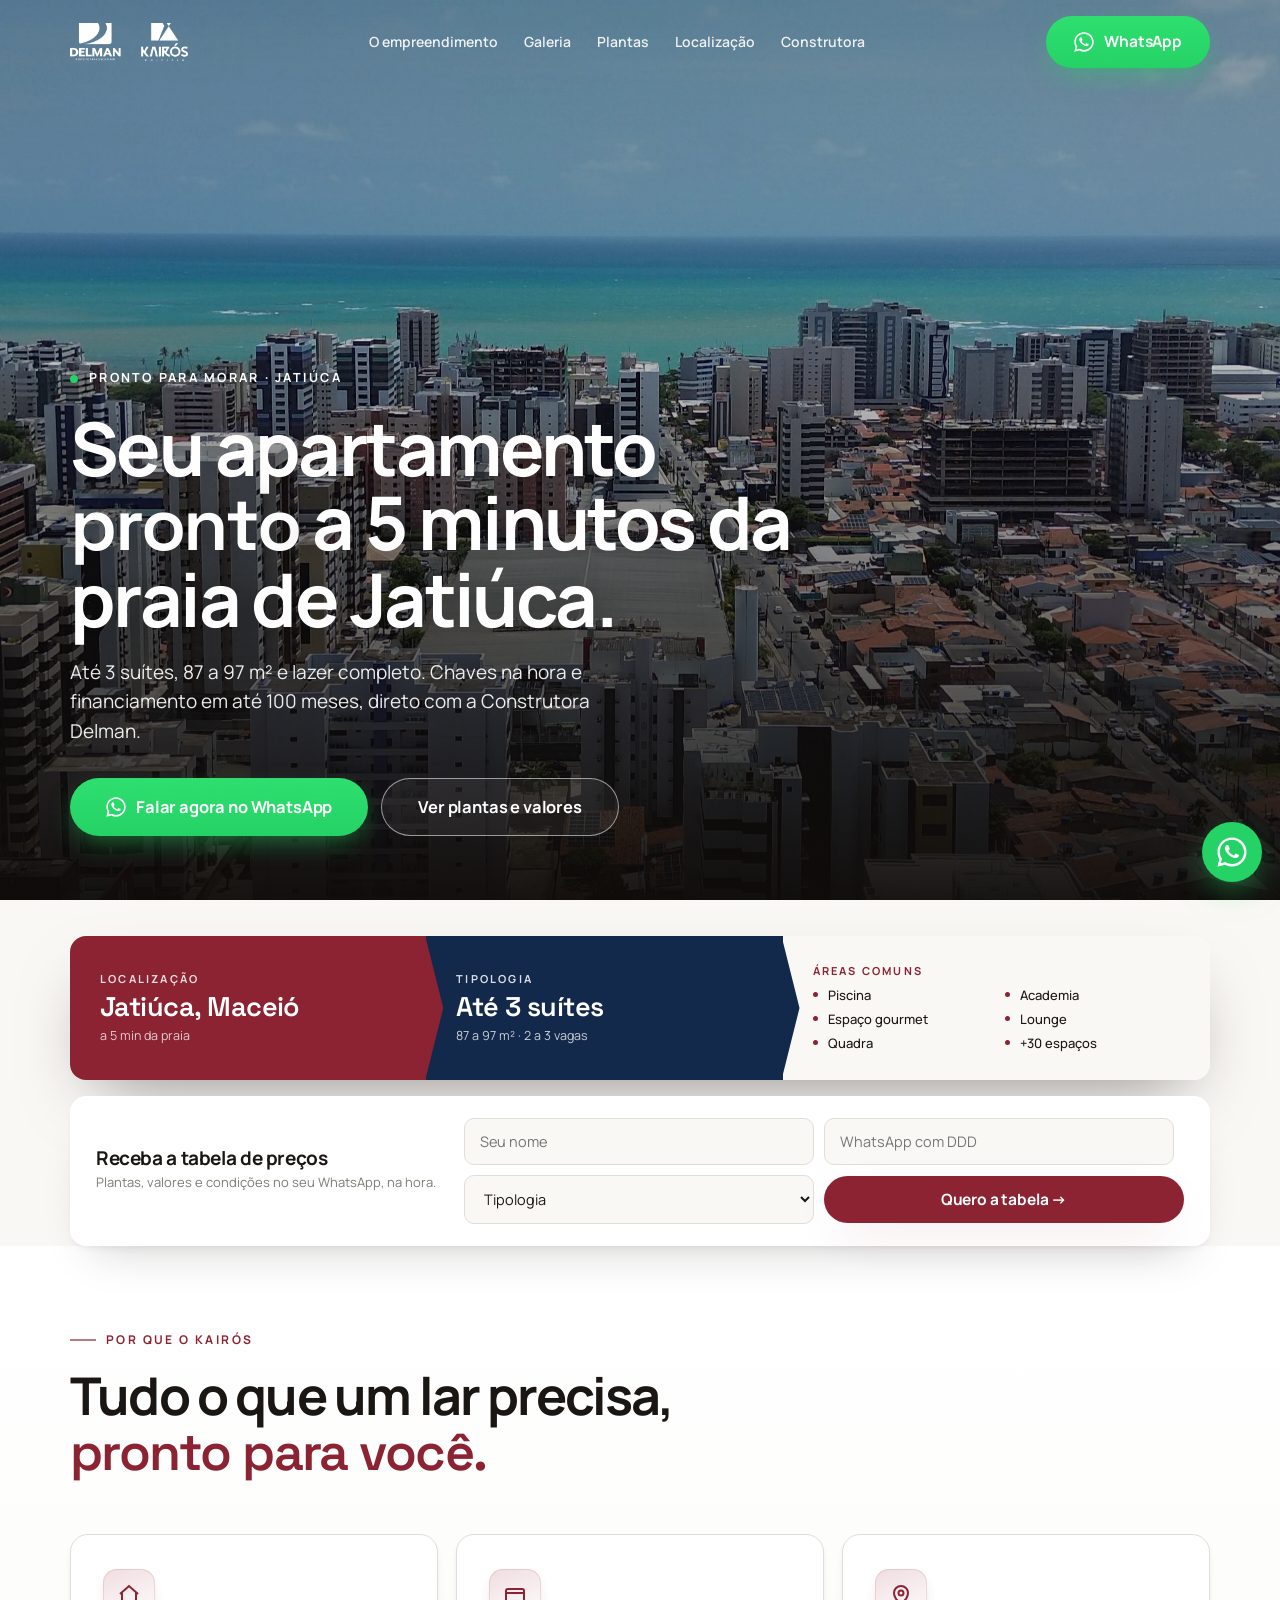
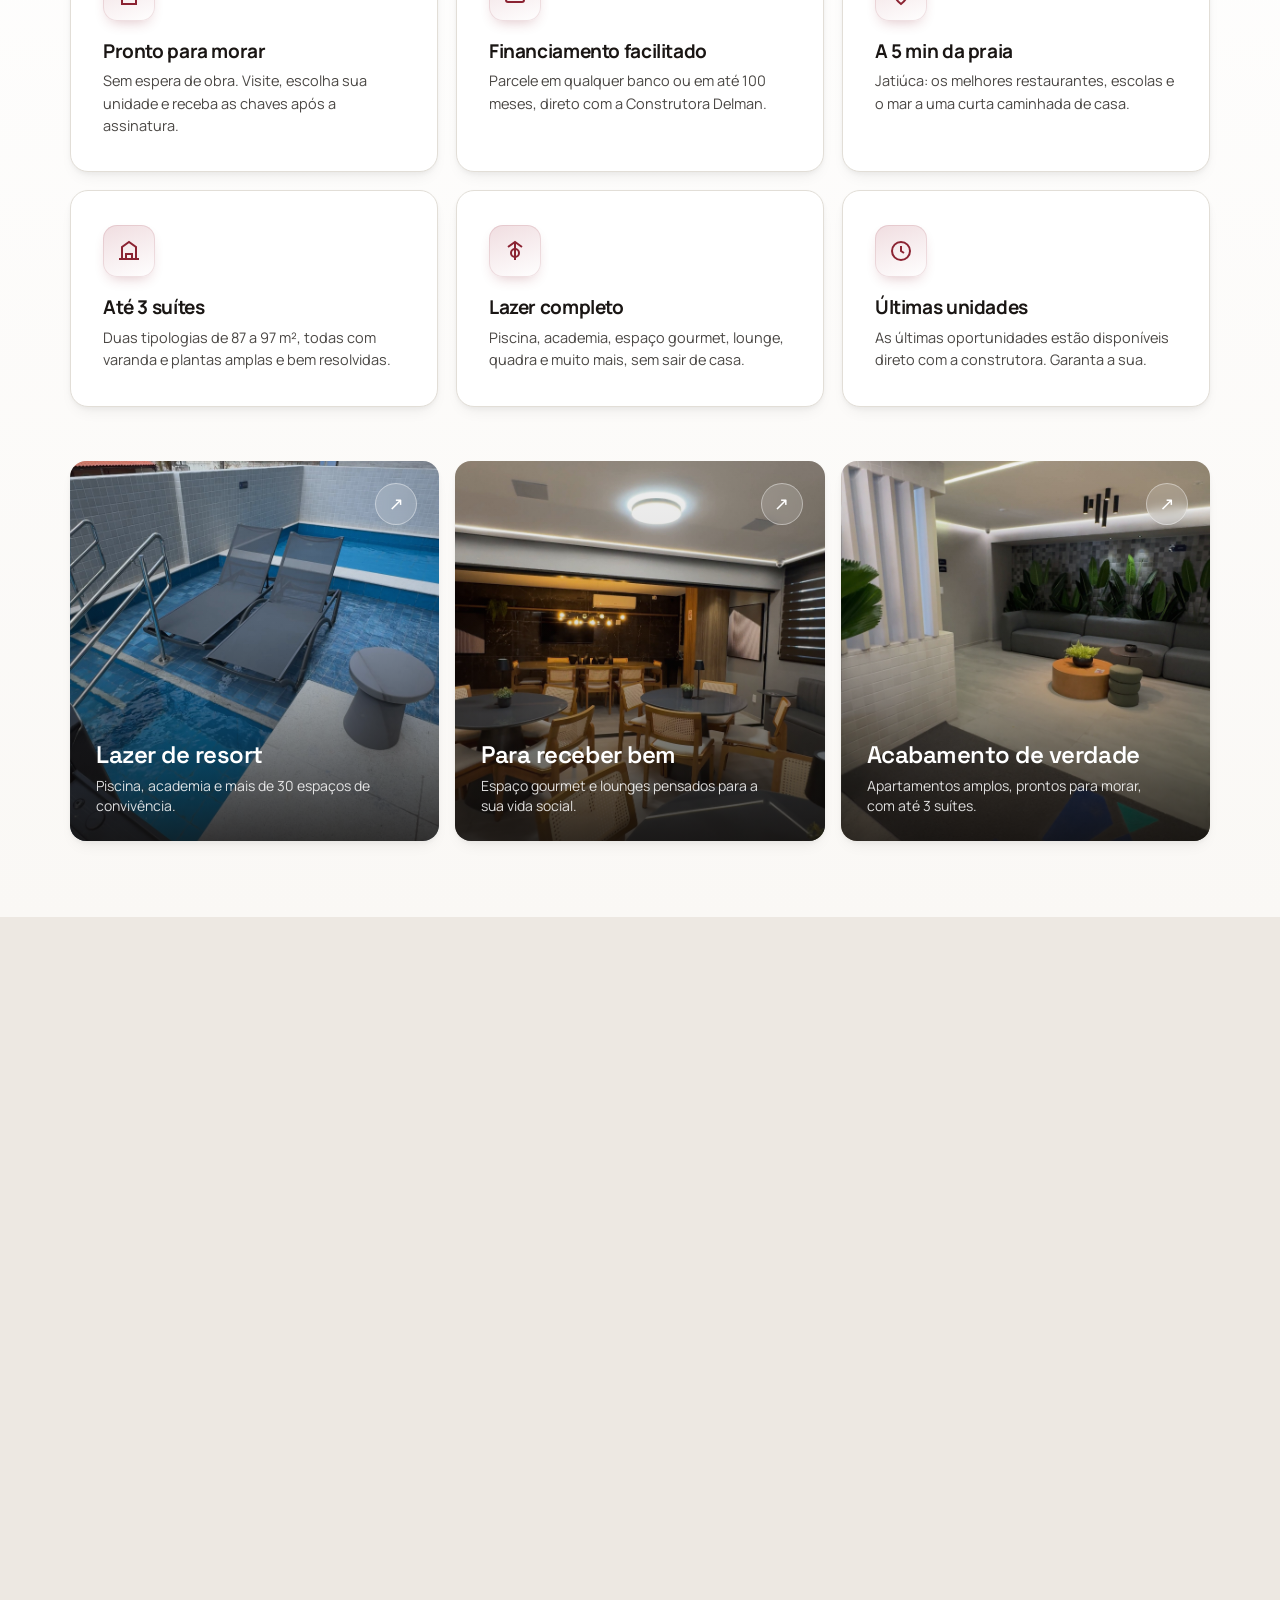
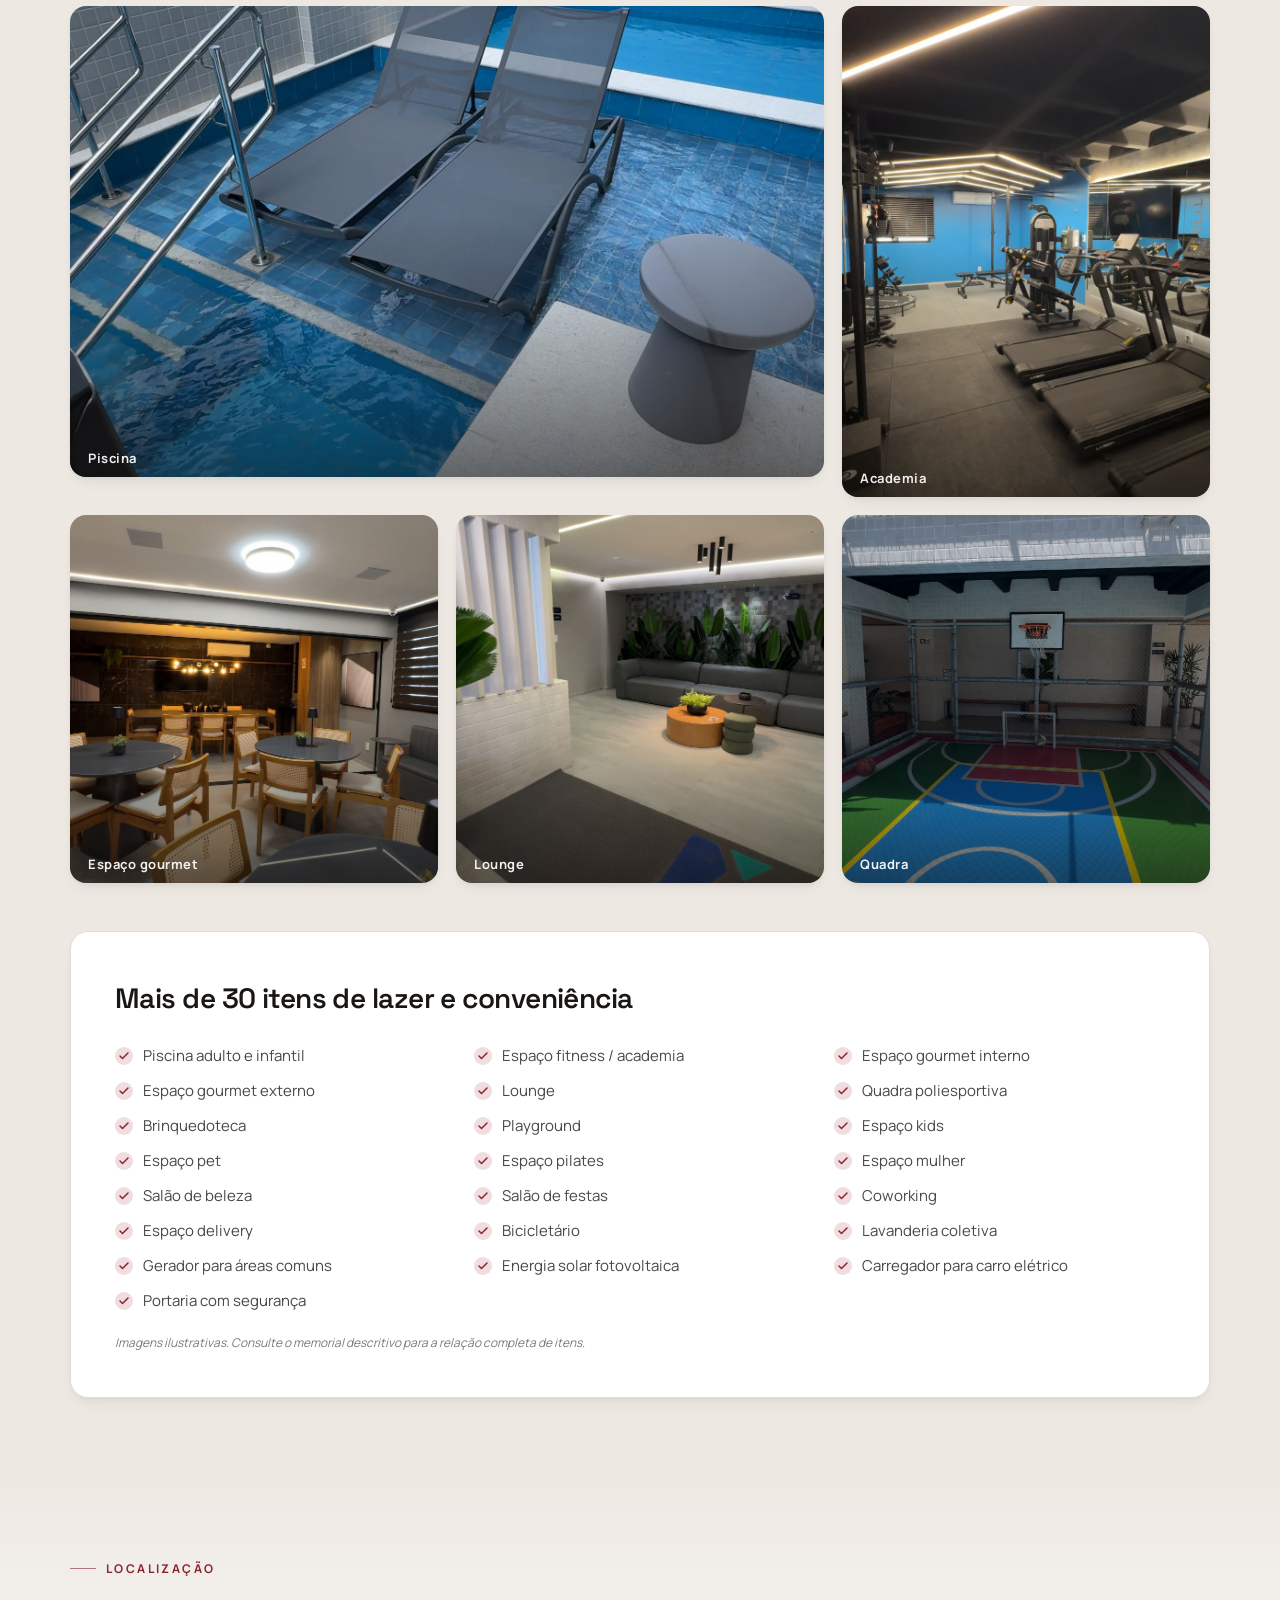
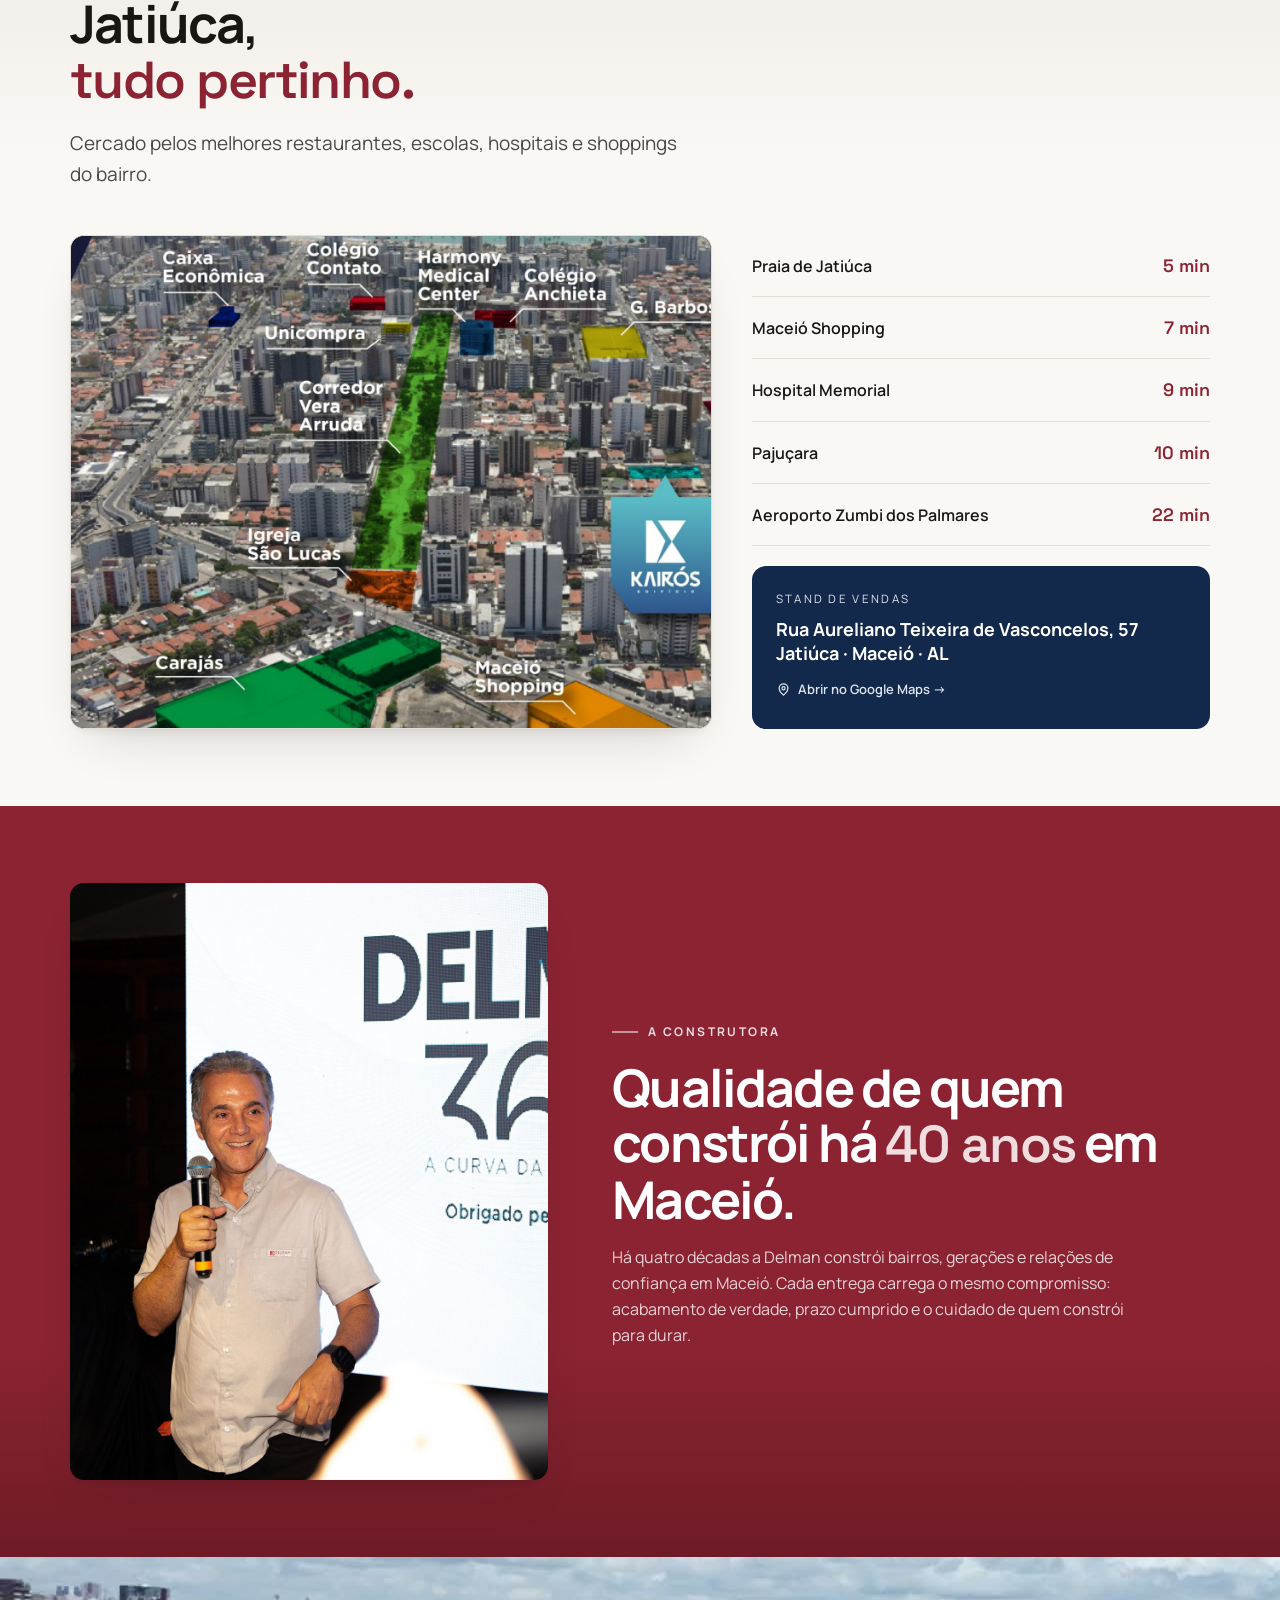
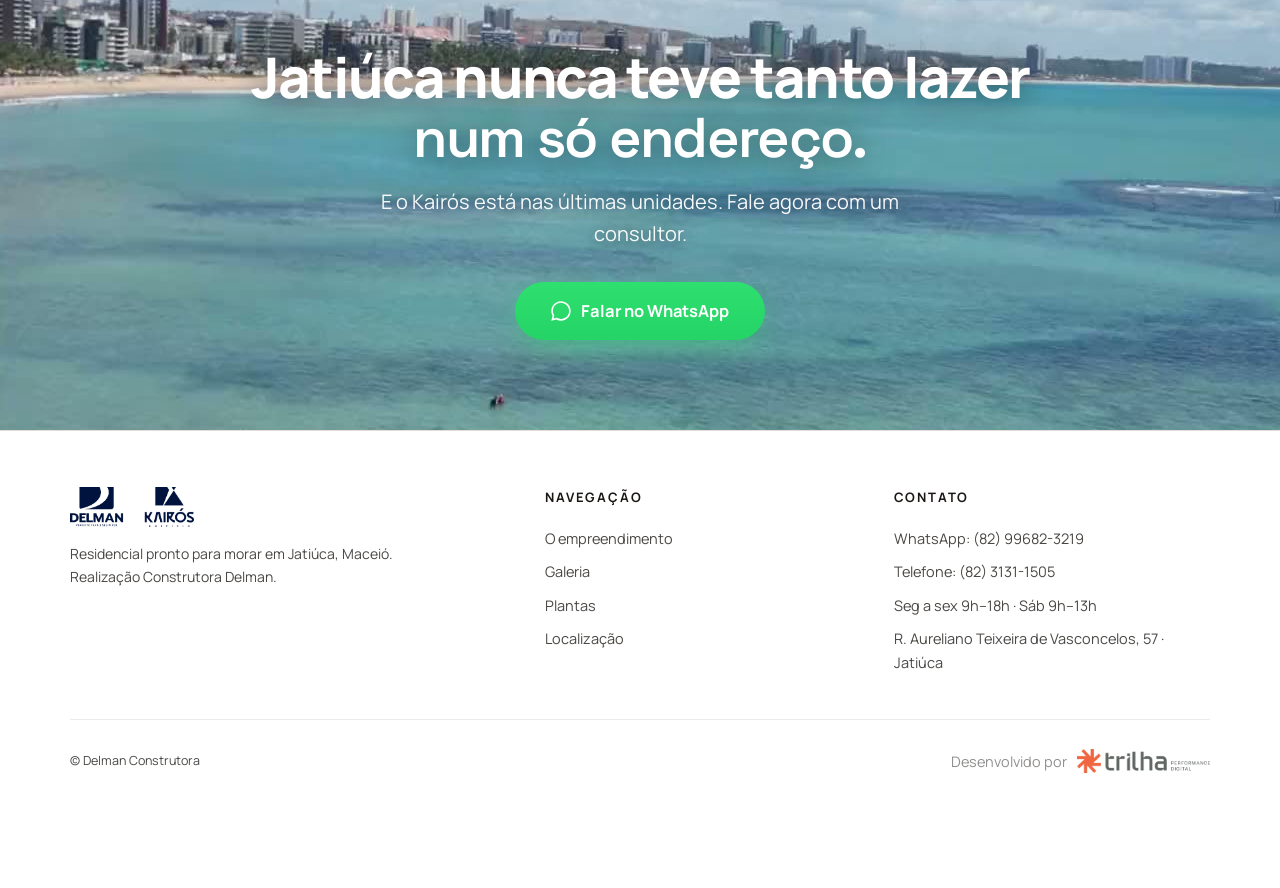
==== index.html @ 35e86193 "Nova seção 'Fluxo de pagamento facilitado' abaixo de Plantas e Valores Card com o fluxo da menor uni" ====
<!DOCTYPE html>
<html lang="pt-BR">
<head>
<meta charset="UTF-8" />
<meta name="viewport" content="width=device-width, initial-scale=1.0" />
<title>Edifício Kairós · Apartamentos prontos em Jatiúca, Maceió · Delman</title>
<meta name="description" content="Apartamento pronto para morar em Jatiúca, a 5 minutos da praia. Até 3 suítes, 87 a 97 m², lazer completo. Financiamento em até 100 meses direto com a Construtora Delman." />
<meta property="og:title" content="Edifício Kairós · Jatiúca, Maceió" />
<meta property="og:description" content="Pronto para morar, a 5 minutos da praia de Jatiúca. Até 3 suítes e lazer completo. Construtora Delman, 40 anos." />
<meta property="og:image" content="imagens/hero-mar.jpg" />
<meta property="og:type" content="website" />
<link rel="preconnect" href="https://fonts.googleapis.com" />
<link rel="preconnect" href="https://fonts.gstatic.com" crossorigin />
<link rel="stylesheet" href="https://fonts.googleapis.com/css2?family=Space+Grotesk:wght@500;600;700&family=Manrope:wght@400;500;600;700;800&display=swap" />
<style>
  :root{
    /* Delman = vinho (marca principal) · Kairós = azul-marinho (acento do empreendimento) */
    --wine:#8B2332; --wine-deep:#6E1B27; --wine-soft:#F0DDE0;
    --blue:#13294B; --blue-deep:#0A1A33; --blue-soft:#DCE3EE;
    --ink:#1A1614; --ink-2:#4A4744; --ink-3:#7E7A74;
    --paper:#FAF8F5; --sand:#EDE8E2; --line:#E2DED7; --white:#fff;
    --wa:#25D366; --wa-deep:#1da851;
    --sans:"Manrope",system-ui,-apple-system,sans-serif;
    --serif:"Space Grotesk",system-ui,sans-serif;
    --maxw:1180px;
    --r:14px;
    --ease:cubic-bezier(.2,.7,.2,1);
  }
  *,*::before,*::after{box-sizing:border-box;margin:0;padding:0}
  html{scroll-behavior:smooth;-webkit-text-size-adjust:100%}
  body{font-family:var(--sans);color:var(--ink);background:var(--paper);line-height:1.62;font-size:16px;overflow-x:hidden;-webkit-font-smoothing:antialiased;-moz-osx-font-smoothing:grayscale;text-rendering:optimizeLegibility}
  /* grão de textura cinematográfico global */
  body::after{content:"";position:fixed;inset:0;z-index:9999;pointer-events:none;opacity:.035;mix-blend-mode:multiply;background-image:url("data:image/svg+xml,%3Csvg xmlns='http://www.w3.org/2000/svg' width='160' height='160'%3E%3Cfilter id='n'%3E%3CfeTurbulence type='fractalNoise' baseFrequency='.85' numOctaves='3'/%3E%3C/filter%3E%3Crect width='100%25' height='100%25' filter='url(%23n)'/%3E%3C/svg%3E")}
  /* barra de progresso de leitura */
  .progress{position:fixed;top:0;left:0;height:3px;width:0;background:linear-gradient(90deg,var(--wine),var(--blue));z-index:60;transition:width .1s linear}
  img{display:block;max-width:100%;height:auto}
  a{color:inherit;text-decoration:none}
  h1,h2,h3{line-height:1.06;letter-spacing:-0.03em;font-weight:700}
  .serif{font-family:var(--serif);font-weight:600;font-style:normal;letter-spacing:-0.03em}
  .wrap{max-width:var(--maxw);margin:0 auto;padding:0 20px}
  .accent{color:var(--wine)}

  /* buttons */
  .btn{display:inline-flex;align-items:center;gap:10px;border:none;cursor:pointer;font-family:var(--sans);font-weight:700;font-size:15.5px;letter-spacing:-0.01em;padding:16px 28px;border-radius:999px;transition:transform .25s var(--ease),box-shadow .25s var(--ease),background .25s var(--ease);line-height:1;white-space:nowrap}
  .btn:active{transform:scale(.97)}
  .btn-wa{background:linear-gradient(180deg,#2ee06f,var(--wa));color:#fff;box-shadow:0 10px 26px -6px rgba(37,211,102,.5)}
  .btn-wa:hover{transform:translateY(-3px);box-shadow:0 16px 34px -8px rgba(37,211,102,.6)}
  .btn-wine{background:var(--wine);color:#fff;box-shadow:0 10px 26px -6px rgba(139,35,50,.45)}
  .btn-wine:hover{background:var(--wine-deep);transform:translateY(-3px);box-shadow:0 16px 34px -8px rgba(139,35,50,.55)}
  .btn-blue{background:var(--blue);color:#fff;box-shadow:0 10px 26px -6px rgba(19,41,75,.5)}
  .btn-blue:hover{background:var(--blue-deep);transform:translateY(-3px)}
  .btn-ghost{background:rgba(255,255,255,.06);border:1.5px solid rgba(255,255,255,.55);color:#fff;backdrop-filter:blur(6px)}
  .btn-ghost:hover{background:rgba(255,255,255,.16);transform:translateY(-3px)}
  .btn-lg{padding:19px 36px;font-size:16.5px}
  .wa-ico{width:20px;height:20px;flex:0 0 auto}

  /* header */
  header{position:fixed;top:0;left:0;right:0;z-index:50;transition:background .25s ease,box-shadow .25s ease,padding .25s ease;padding:16px 0}
  header.solid{background:rgba(250,248,245,.92);backdrop-filter:blur(12px);box-shadow:0 1px 0 var(--line);padding:10px 0}
  .nav{display:flex;align-items:center;justify-content:space-between;gap:16px}
  .logo{height:38px;width:auto;transition:opacity .2s}
  .logo-light{filter:brightness(0) invert(1)}
  .nav-links{display:flex;gap:26px;align-items:center}
  .nav-links a{font-size:14px;font-weight:600;color:#fff;opacity:.9;transition:opacity .2s}
  header.solid .nav-links a{color:var(--ink-2)}
  .nav-links a:hover{opacity:1;color:var(--wine)}
  .nav-cta{display:flex;align-items:center;gap:10px}
  @media(max-width:880px){.nav-links{display:none}.logo{height:32px}}

  /* hero */
  .hero{position:relative;min-height:100svh;display:flex;align-items:flex-end;color:#fff;overflow:hidden}
  .hero-bg{position:absolute;inset:0;z-index:0;overflow:hidden;background:var(--blue-deep)}
  .hero-bg .hero-video,.hero-bg .hero-fallback{position:absolute;inset:0;width:100%;height:100%;object-fit:cover;object-position:center}
  .hero-bg .hero-video{z-index:1}
  /* fallback aparece atrás; só fica visível se o vídeo não tocar (ex.: economia de dados) */
  .hero-bg .hero-fallback{z-index:0;transform-origin:center;animation:kenburns 22s ease-out forwards}
  @keyframes kenburns{0%{transform:scale(1.0)}100%{transform:scale(1.12)}}
  /* overlay mais forte e escuro embaixo — elegância + legibilidade (esconde área urbana densa) */
  .hero-bg::after{content:"";position:absolute;inset:0;background:linear-gradient(180deg,rgba(15,12,10,.32) 0%,rgba(15,12,10,.2) 38%,rgba(15,12,10,.7) 78%,rgba(15,12,10,.96) 100%)}
  .hero-inner{position:relative;z-index:1;width:100%;padding-top:130px;padding-bottom:64px;display:flex;align-items:flex-end}
  .hero-content{max-width:760px}
  .badge{display:inline-flex;align-items:center;gap:11px;font-size:12.5px;font-weight:700;letter-spacing:.18em;text-transform:uppercase;margin-bottom:22px;text-shadow:0 1px 12px rgba(0,0,0,.5)}
  .pulse{width:8px;height:8px;border-radius:50%;background:var(--wa);box-shadow:0 0 0 0 rgba(37,211,102,.6);animation:pulse 2s infinite}
  @keyframes pulse{70%{box-shadow:0 0 0 9px rgba(37,211,102,0)}100%{box-shadow:0 0 0 0 rgba(37,211,102,0)}}
  .hero h1{font-size:clamp(40px,6vw,74px);font-weight:700;line-height:1.0;letter-spacing:-0.035em;text-shadow:0 2px 40px rgba(0,0,0,.4)}
  .hero h1 .serif{font-weight:600}
  .hero p.sub{font-size:clamp(16px,1.6vw,19px);margin-top:22px;max-width:560px;color:rgba(255,255,255,.92);font-weight:400;line-height:1.55}
  .hero-ctas{display:flex;gap:13px;margin-top:32px;flex-wrap:wrap}

  /* lead bar — faixa horizontal abaixo da spec bar */
  .lead-bar{margin-top:16px;background:#fff;border-radius:16px;padding:22px 26px;box-shadow:var(--shadow-card);display:flex;align-items:center;gap:28px;flex-wrap:wrap}
  .lead-bar-txt{flex:1 1 220px;min-width:200px}
  .lead-bar-txt h3{font-size:19px;font-weight:700;letter-spacing:-0.02em}
  .lead-bar-txt .small{font-size:13px;color:var(--ink-3);margin-top:4px}
  .lead-bar-form{flex:2 1 480px;display:grid;grid-template-columns:1fr 1fr auto;gap:10px;align-items:center}
  .lead-bar-form input,.lead-bar-form select{font-family:var(--sans);font-size:14.5px;padding:13px 15px;border:1.5px solid var(--line);border-radius:10px;background:var(--paper);color:var(--ink);transition:border-color .2s,box-shadow .2s}
  .lead-bar-form input:focus,.lead-bar-form select:focus{outline:none;border-color:var(--wine);background:#fff;box-shadow:0 0 0 3px rgba(139,35,50,.1)}
  .lead-bar-form select{grid-column:1/2}
  .lead-bar-form .btn{grid-column:2/4;justify-content:center;white-space:nowrap}
  @media(max-width:980px){
    .lead-bar-form{grid-template-columns:1fr 1fr}
    .lead-bar-form .btn{grid-column:1/3}
  }
  @media(max-width:880px){
    .hero-inner{padding-top:104px;padding-bottom:64px}
    .lead-bar{flex-direction:column;align-items:stretch;gap:16px}
    .lead-bar-txt,.lead-bar-form{flex:0 0 auto}
    .lead-bar-form{grid-template-columns:1fr;grid-auto-rows:auto;align-content:start;align-items:start;gap:10px}
    .lead-bar-form input,.lead-bar-form select,.lead-bar-form .btn{height:auto}
    .lead-bar-form select,.lead-bar-form .btn{grid-column:1/2}
  }


  /* sections */
  section.block{padding:clamp(48px,6vw,84px) 0}
  .eyebrow{display:inline-flex;align-items:center;gap:10px;font-size:12px;font-weight:700;letter-spacing:.2em;text-transform:uppercase;color:var(--wine);margin-bottom:18px}
  .eyebrow::before{content:"";width:26px;height:1.5px;background:currentColor;display:inline-block;opacity:.6}
  .h2{font-size:clamp(31px,4.6vw,52px);font-weight:700;letter-spacing:-0.035em}
  .lead-p{font-size:clamp(16px,1.6vw,19px);color:var(--ink-2);max-width:620px;margin-top:20px;line-height:1.6}
  .center{text-align:center}
  .center .lead-p{margin-left:auto;margin-right:auto}
  .center .eyebrow::after{content:"";width:26px;height:1.5px;background:currentColor;display:inline-block;opacity:.6}

  /* benefits */
  .benefits{display:grid;grid-template-columns:repeat(3,1fr);gap:18px;margin-top:54px}
  .bcard{background:#fff;border:1px solid var(--line);border-radius:18px;padding:34px 32px;transition:transform .3s var(--ease),box-shadow .3s var(--ease),border-color .3s var(--ease);position:relative}
  .bcard:hover{transform:translateY(-6px);box-shadow:0 24px 50px -22px rgba(26,22,20,.28);border-color:transparent}
  .bcard .ico{width:52px;height:52px;border-radius:14px;background:linear-gradient(160deg,var(--wine-soft),#fff);color:var(--wine);display:flex;align-items:center;justify-content:center;margin-bottom:20px;box-shadow:inset 0 0 0 1px rgba(139,35,50,.12)}
  .bcard h3{font-size:19px;font-weight:700;letter-spacing:-0.02em}
  .bcard p{font-size:14.5px;color:var(--ink-2);margin-top:9px;line-height:1.55}
  @media(max-width:860px){.benefits{grid-template-columns:1fr}}

  /* gallery */
  .sec-head{display:flex;justify-content:space-between;align-items:flex-end;gap:24px;flex-wrap:wrap}
  .gallery{display:grid;grid-template-columns:repeat(12,1fr);gap:16px;margin-top:54px}
  .gitem{position:relative;overflow:hidden;border-radius:16px;cursor:pointer;display:block;border:none;padding:0;background:none;font-family:inherit;width:100%}
  .gitem img{width:100%;height:100%;object-fit:cover;transition:transform .8s var(--ease)}
  .gitem:hover img{transform:scale(1.08)}
  .gitem .cap{position:absolute;left:18px;bottom:16px;color:#fff;font-size:13px;font-weight:700;letter-spacing:.04em;z-index:2;transform:translateY(6px);opacity:.92;transition:transform .5s var(--ease),opacity .5s var(--ease)}
  .gitem:hover .cap{transform:translateY(0);opacity:1}
  .gitem .plus{position:absolute;top:16px;right:16px;z-index:2;width:38px;height:38px;border-radius:50%;background:rgba(255,255,255,.18);backdrop-filter:blur(6px);border:1px solid rgba(255,255,255,.4);display:flex;align-items:center;justify-content:center;color:#fff;font-size:20px;opacity:0;transform:scale(.7);transition:all .45s var(--ease)}
  .gitem:hover .plus{opacity:1;transform:scale(1)}
  .gitem::after{content:"";position:absolute;inset:0;background:linear-gradient(180deg,transparent 45%,rgba(15,12,10,.6));z-index:1;transition:background .5s var(--ease)}
  .gitem:hover::after{background:linear-gradient(180deg,rgba(139,35,50,.1) 0%,transparent 45%,rgba(15,12,10,.72))}
  .g-tall{grid-column:span 4;aspect-ratio:3/4}
  .g-wide{grid-column:span 8;aspect-ratio:16/10}
  .g-sq{grid-column:span 4;aspect-ratio:1}
  @media(max-width:860px){.gallery{grid-template-columns:repeat(2,1fr)}.g-tall,.g-wide,.g-sq{grid-column:span 1;aspect-ratio:4/3}}

  /* plantas */
  .plantas{background:var(--sand)}
  .ptabs{display:flex;gap:10px;margin-top:40px;flex-wrap:wrap}
  .ptab{background:#fff;border:1.5px solid var(--line);border-radius:12px;padding:16px 22px;cursor:pointer;transition:all .2s;text-align:left;font-family:var(--sans);color:var(--ink);-webkit-appearance:none;appearance:none}
  .ptab.active{border-color:var(--wine);background:var(--wine);color:#fff}
  .ptab .pa{font-family:var(--serif);font-style:normal;font-weight:600;font-size:22px;display:block;line-height:1}
  .ptab .pn{font-size:12.5px;opacity:.8;margin-top:4px;display:block}
  .ppanel{display:grid;grid-template-columns:1fr 1fr;gap:48px;margin-top:36px;align-items:center;background:#fff;border:1px solid var(--line);border-radius:var(--r);padding:clamp(24px,4vw,48px)}
  .ppanel .pinfo h3{font-size:clamp(34px,5vw,56px);font-weight:800;line-height:1}
  .ppanel .pinfo .ptype{font-family:var(--serif);font-style:italic;font-size:20px;color:var(--ink-2);margin-top:6px}
  .pprice{margin-top:18px;padding-top:18px;border-top:1px solid var(--line);display:flex;align-items:baseline;gap:9px;flex-wrap:wrap}
  .pprice-lbl{font-size:12px;letter-spacing:.16em;text-transform:uppercase;color:var(--ink-3);font-weight:700}
  .pprice-val{font-family:var(--serif);font-weight:600;font-size:clamp(24px,3vw,32px);color:var(--wine);letter-spacing:-.01em;line-height:1}
  /* fluxo de pagamento */
  .paysec{background:var(--sand)}
  .paybox{max-width:640px;margin:42px auto 0;background:#fff;border:1px solid var(--line);border-radius:var(--r);padding:clamp(26px,4vw,42px);box-shadow:var(--shadow-card)}
  .payrow{display:flex;justify-content:space-between;align-items:baseline;gap:18px;padding:18px 0;border-bottom:1px solid var(--line)}
  .payrow:first-child{padding-top:0}
  .paylbl{font-size:12.5px;letter-spacing:.16em;text-transform:uppercase;font-weight:700;color:var(--wine);white-space:nowrap}
  .payval{font-family:var(--serif);font-weight:600;font-size:clamp(19px,2.4vw,25px);color:var(--ink);text-align:right;line-height:1.15}
  .payval small{display:block;font-family:var(--sans);font-weight:500;font-size:12px;color:var(--ink-3);letter-spacing:0;text-transform:none;margin-top:3px}
  .payfin{margin-top:24px;padding-top:22px;border-top:1px solid var(--line);font-size:15px;color:var(--ink-2);line-height:1.6;text-align:center}
  .paynote{margin-top:16px;font-size:12px;color:var(--ink-3);font-style:italic;text-align:center}
  .paybox .btn{max-width:100%;white-space:normal;text-align:center;line-height:1.35}
  @media(max-width:560px){.payrow{flex-direction:column;align-items:flex-start;gap:3px}.payval{text-align:left}.paybox .btn{width:100%;font-size:14.5px;padding-left:18px;padding-right:18px}}
  .ppanel .pinfo ul{list-style:none;margin:24px 0 0;display:flex;flex-direction:column;gap:11px}
  .ppanel .pinfo li{display:flex;gap:11px;align-items:center;font-size:15px;color:var(--ink-2)}
  .ppanel .pinfo li::before{content:"";width:7px;height:7px;border-radius:50%;background:var(--wine);flex:0 0 auto}
  .pframe{background:linear-gradient(160deg,#fff,var(--sand));border-radius:var(--r);padding:clamp(20px,3vw,36px);position:relative;box-shadow:0 14px 36px -18px rgba(0,0,0,.25)}
  .persp-img{width:100%;height:auto;display:block;border-radius:8px;transition:transform .5s var(--ease)}
  .pframe:hover .persp-img{transform:scale(1.02)}
  .persp-zoom{position:absolute;right:24px;bottom:24px;background:rgba(26,22,20,.78);color:#fff;font-size:11.5px;font-weight:600;letter-spacing:.04em;padding:7px 12px;border-radius:999px;pointer-events:none;backdrop-filter:blur(4px)}
  .pcorner{position:absolute;width:14px;height:14px;border:1.5px solid var(--wine);opacity:.55}
  .pcorner.tl{top:14px;left:14px;border-width:1.5px 0 0 1.5px}.pcorner.tr{top:14px;right:14px;border-width:1.5px 1.5px 0 0}
  .pcorner.bl{bottom:14px;left:14px;border-width:0 0 1.5px 1.5px}.pcorner.br{bottom:14px;right:14px;border-width:0 1.5px 1.5px 0}
  @media(max-width:860px){.ppanel{grid-template-columns:1fr;gap:30px}}

  /* localizacao */
  .loc-grid{display:grid;grid-template-columns:1.4fr 1fr;gap:40px;margin-top:46px;align-items:stretch}
  .loc-map{border-radius:var(--r);overflow:hidden;border:1px solid var(--line);min-height:340px;background:var(--ink)}
  .loc-map img{width:100%;height:100%;object-fit:cover}
  .loc-list{display:flex;flex-direction:column;gap:0}
  .poi{display:flex;justify-content:space-between;align-items:baseline;padding:16px 0;border-bottom:1px solid var(--line)}
  .poi .nm{font-size:16px;font-weight:600}
  .poi .ds{font-family:var(--serif);font-style:normal;font-weight:600;color:var(--wine);font-size:18px}
  .addr{display:block;background:var(--blue);color:#fff;border-radius:var(--r);padding:24px;margin-top:20px;transition:transform .25s var(--ease),box-shadow .25s var(--ease),background .25s var(--ease)}
  .addr:hover{transform:translateY(-3px);background:var(--blue-deep);box-shadow:var(--shadow-blue)}
  .addr .lbl{font-size:11.5px;letter-spacing:.2em;text-transform:uppercase;color:var(--blue-soft);margin-bottom:8px}
  .addr .st{font-weight:700;font-size:18px;line-height:1.35}
  .addr-cta{display:inline-flex;align-items:center;gap:7px;margin-top:14px;font-size:13px;font-weight:600;color:var(--blue-soft);transition:gap .2s var(--ease)}
  .addr:hover .addr-cta{gap:11px;color:#fff}
  @media(max-width:860px){.loc-grid{grid-template-columns:1fr}}

  /* construtora */
  .inst{background:linear-gradient(180deg,var(--wine) 0%,var(--wine) 72%,var(--wine-deep) 100%);color:#fff}
  .inst-grid{display:grid;grid-template-columns:.8fr 1fr;gap:clamp(32px,5vw,64px);align-items:center}
  .inst-grid img{border-radius:var(--r);width:100%}
  .inst .h2{color:#fff}
  .inst p{color:rgba(255,255,255,.8);margin-top:18px;font-size:16px;max-width:520px}
  @media(max-width:860px){.inst-grid{grid-template-columns:1fr}.inst-grid img{max-height:300px;object-fit:cover}}

  /* CTA final */
  .final{position:relative;color:#fff;overflow:hidden}
  .final-bg{position:absolute;inset:0;z-index:0}
  .final-bg img,.final-bg .final-video{position:absolute;inset:0;width:100%;height:100%;object-fit:cover}
  .final-bg .final-video{z-index:1}.final-bg img{z-index:0}
  .final .wrap{position:relative;z-index:1;text-align:center;padding:clamp(52px,7vw,90px) 20px}
  .final h2{font-size:clamp(32px,5vw,56px);font-weight:800;text-shadow:0 2px 30px rgba(0,0,0,.5)}
  .final p{font-size:clamp(16px,2vw,20px);color:rgba(255,255,255,.95);margin-top:18px;max-width:600px;margin-left:auto;margin-right:auto;text-shadow:0 1px 16px rgba(0,0,0,.55)}
  .final .hero-ctas{justify-content:center}

  /* footer */
  footer{background:#fff;color:var(--ink-2);padding:56px 0 110px;border-top:1px solid var(--line)}
  .foot-grid{display:grid;grid-template-columns:1.4fr 1fr 1fr;gap:32px}
  footer .logo{height:40px;margin-bottom:16px}
  footer h4{color:var(--ink);font-size:13px;letter-spacing:.14em;text-transform:uppercase;margin-bottom:14px;font-weight:700}
  footer a{display:block;padding:5px 0;font-size:14.5px;transition:color .2s}
  footer a:hover{color:var(--wine)}
  .foot-bottom{border-top:1px solid rgba(0,0,0,.08);margin-top:40px;padding-top:24px;display:flex;justify-content:space-between;align-items:center;gap:16px;flex-wrap:wrap;font-size:12.5px}
  .foot-trilha{display:flex;align-items:center;gap:10px}
  .foot-trilha img{height:24px;width:auto;opacity:.85;transition:opacity .2s}
  .foot-trilha:hover img{opacity:1}
  @media(max-width:760px){.foot-grid{grid-template-columns:1fr;gap:28px}.foot-bottom{flex-direction:column;align-items:flex-start;gap:14px}}

  /* floating WA */
  .fab{position:fixed;right:18px;bottom:18px;z-index:60;width:60px;height:60px;border-radius:50%;background:var(--wa);display:flex;align-items:center;justify-content:center;box-shadow:0 10px 30px rgba(37,211,102,.5);animation:pulse 2.4s infinite}
  .fab svg{width:30px;height:30px}
  @media(max-width:760px){.fab{bottom:78px}}

  /* sticky mobile CTA */
  .mbar{position:fixed;left:0;right:0;bottom:0;z-index:55;display:none;gap:10px;padding:10px 14px;background:rgba(250,248,245,.97);backdrop-filter:blur(10px);border-top:1px solid var(--line)}
  .mbar .btn{flex:1;justify-content:center;padding:14px}
  @media(max-width:760px){.mbar{display:flex}}

  /* lightbox */
  .lb{position:fixed;inset:0;z-index:200;background:rgba(15,12,10,.94);backdrop-filter:blur(10px);display:flex;align-items:center;justify-content:center;padding:clamp(16px,4vw,56px);opacity:0;pointer-events:none;transition:opacity .35s var(--ease)}
  .lb.open{opacity:1;pointer-events:auto}
  .lb img{max-width:100%;max-height:86vh;border-radius:12px;box-shadow:0 40px 90px -20px rgba(0,0,0,.7);transform:scale(.96);transition:transform .4s var(--ease)}
  .lb.open img{transform:scale(1)}
  .lb-x,.lb-prev,.lb-next{position:absolute;width:52px;height:52px;border-radius:50%;background:rgba(255,255,255,.1);border:1px solid rgba(255,255,255,.25);color:#fff;cursor:pointer;display:flex;align-items:center;justify-content:center;font-size:22px;transition:background .2s}
  .lb-x:hover,.lb-prev:hover,.lb-next:hover{background:rgba(255,255,255,.22)}
  .lb-x{top:24px;right:24px}.lb-prev{left:24px;top:50%;transform:translateY(-50%)}.lb-next{right:24px;top:50%;transform:translateY(-50%)}
  .lb-cap{position:absolute;bottom:28px;left:0;right:0;text-align:center;color:rgba(255,255,255,.85);font-size:14px;letter-spacing:.04em}
  @media(max-width:560px){.lb-prev,.lb-next{width:44px;height:44px}.lb-prev{left:10px}.lb-next{right:10px}}

  /* reveal cinemático */
  .rv{opacity:0;transform:translateY(34px);transition:opacity .9s var(--ease),transform .9s var(--ease)}
  .rv.in{opacity:1;transform:none}
  .rv-l{opacity:0;transform:translateX(-40px);transition:opacity .9s var(--ease),transform .9s var(--ease)}
  .rv-r{opacity:0;transform:translateX(40px);transition:opacity .9s var(--ease),transform .9s var(--ease)}
  .rv-l.in,.rv-r.in{opacity:1;transform:none}
  .rv-scale{opacity:0;transform:scale(1.06);transition:opacity 1s var(--ease),transform 1.1s var(--ease)}
  .rv-scale.in{opacity:1;transform:none}
  /* stagger: filhos sobem em sequência quando o pai entra */
  .stagger>*{opacity:0;transform:translateY(28px);transition:opacity .7s var(--ease),transform .7s var(--ease)}
  .stagger.in>*{opacity:1;transform:none}
  .stagger.in>*:nth-child(1){transition-delay:.05s}
  .stagger.in>*:nth-child(2){transition-delay:.13s}
  .stagger.in>*:nth-child(3){transition-delay:.21s}
  .stagger.in>*:nth-child(4){transition-delay:.29s}
  .stagger.in>*:nth-child(5){transition-delay:.37s}
  .stagger.in>*:nth-child(6){transition-delay:.45s}
  @media(prefers-reduced-motion:reduce){.rv,.rv-l,.rv-r,.rv-scale,.stagger>*{opacity:1!important;transform:none!important}.pulse,.fab{animation:none}.hero-bg img{animation:none!important}}

  /* ============ POLISH PREMIUM ============ */
  /* SPEC BAR estilo IZAR — card flutuante sobre a junção do hero */
  .specbar-wrap{margin-top:36px;position:relative;z-index:3}
  .specbar{display:grid;grid-template-columns:1fr 1fr 1.2fr;border-radius:16px;overflow:hidden;box-shadow:0 30px 70px -28px rgba(26,22,20,.5)}
  .spec{padding:26px 30px;position:relative;display:flex;flex-direction:column;gap:5px;justify-content:center}
  .spec--wine{background:var(--wine);color:#fff}
  .spec--blue{background:var(--blue);color:#fff}
  .spec--light{background:var(--paper);color:var(--ink)}
  .spec--wine::after,.spec--blue::after{content:"";position:absolute;top:0;right:-17px;bottom:0;width:18px;background:inherit;clip-path:polygon(0 0,100% 50%,0 100%);z-index:2}
  .spec-lbl{font-size:11px;letter-spacing:.2em;text-transform:uppercase;font-weight:700;opacity:.85}
  .spec--light .spec-lbl{color:var(--wine);opacity:1}
  .spec-val{font-family:var(--serif);font-weight:600;font-size:clamp(20px,2.4vw,27px);line-height:1.05;letter-spacing:-0.02em}
  .spec-sub{font-size:12.5px;opacity:.78}
  .spec-list{list-style:none;display:grid;grid-template-columns:1fr 1fr;gap:3px 18px;margin:0;padding:0}
  .spec-list li{font-size:13px;font-weight:500;position:relative;padding-left:15px}
  .spec-list li::before{content:"";position:absolute;left:0;top:7px;width:5px;height:5px;border-radius:50%;background:var(--wine)}
  @media(max-width:860px){
    .specbar-wrap{margin-top:28px}
    .specbar{grid-template-columns:1fr}
    .spec--wine::after,.spec--blue::after{display:none}
    .spec{padding:22px 24px}
  }
  /* lista completa de áreas comuns */
  .amen{margin-top:48px;background:#fff;border:1px solid var(--line);border-radius:18px;padding:clamp(28px,4vw,44px);box-shadow:var(--shadow-soft)}
  .amen-head{font-family:var(--serif);font-weight:600;font-size:clamp(20px,2.4vw,28px);letter-spacing:-0.02em;color:var(--ink);margin-bottom:24px}
  .amen-grid{list-style:none;margin:0;padding:0;display:grid;grid-template-columns:repeat(3,1fr);gap:14px 28px}
  .amen-grid li{position:relative;padding-left:28px;font-size:15px;color:var(--ink-2);line-height:1.4}
  .amen-grid li::before{content:"";position:absolute;left:0;top:2px;width:18px;height:18px;border-radius:50%;background:var(--wine-soft);background-image:url("data:image/svg+xml,%3Csvg xmlns='http://www.w3.org/2000/svg' width='12' height='12' viewBox='0 0 24 24' fill='none' stroke='%238B2332' stroke-width='3' stroke-linecap='round' stroke-linejoin='round'%3E%3Cpath d='M20 6L9 17l-5-5'/%3E%3C/svg%3E");background-repeat:no-repeat;background-position:center}
  .amen-note{margin-top:22px;font-size:12px;color:var(--ink-3);font-style:italic}
  @media(max-width:760px){.amen-grid{grid-template-columns:1fr 1fr;gap:12px 18px}}
  @media(max-width:440px){.amen-grid{grid-template-columns:1fr}}

  /* ABAS da galeria */
  .gtabs{display:flex;gap:10px;margin-top:40px;flex-wrap:wrap}
  .gtab{font-family:var(--sans);font-size:14px;font-weight:600;color:var(--ink-2);background:transparent;border:1.5px solid var(--line);border-radius:999px;padding:10px 22px;cursor:pointer;transition:all .25s var(--ease)}
  .gtab:hover{border-color:var(--wine);color:var(--wine)}
  .gtab.active{background:var(--wine);border-color:var(--wine);color:#fff}
  .gallery{margin-top:22px}
  .gitem[hidden]{display:none}

  /* DIFERENCIAIS EM FOTOS estilo IZAR */
  .feat-grid{display:grid;grid-template-columns:repeat(3,1fr);gap:16px;margin-top:54px}
  .feat{position:relative;display:block;min-height:380px;border-radius:16px;overflow:hidden;background-size:cover;background-position:center;color:#fff;box-shadow:var(--shadow-soft);transition:box-shadow .4s var(--ease),transform .4s var(--ease)}
  .feat::after{content:"";position:absolute;inset:0;background:linear-gradient(180deg,rgba(15,12,10,.05) 0%,rgba(15,12,10,.15) 45%,rgba(15,12,10,.82) 100%);transition:background .4s var(--ease)}
  .feat:hover{transform:translateY(-5px);box-shadow:var(--shadow-card)}
  .feat:hover::after{background:linear-gradient(180deg,rgba(139,35,50,.12) 0%,rgba(15,12,10,.35) 45%,rgba(15,12,10,.88) 100%)}
  .feat-body{position:absolute;left:26px;right:26px;bottom:24px;z-index:2;display:flex;flex-direction:column;gap:8px}
  .feat-ttl{font-family:var(--serif);font-weight:600;font-size:24px;letter-spacing:-0.02em;line-height:1.1}
  .feat-txt{font-size:14px;color:rgba(255,255,255,.85);max-width:280px;line-height:1.45}
  .feat-arrow{position:absolute;top:22px;right:22px;z-index:2;width:42px;height:42px;border-radius:50%;background:rgba(255,255,255,.16);backdrop-filter:blur(6px);border:1px solid rgba(255,255,255,.4);display:flex;align-items:center;justify-content:center;font-size:18px;transition:all .4s var(--ease)}
  .feat:hover .feat-arrow{background:var(--wine);border-color:var(--wine);transform:rotate(0) scale(1.08)}
  @media(max-width:860px){.feat-grid{grid-template-columns:1fr}.feat{min-height:300px}}

  /* entrada cinematográfica do hero — só anima quando <html> tem .js-anim (senão fica visível) */
  .js-anim .hero-enter{opacity:0;transform:translateY(26px);animation:heroIn .9s var(--ease) forwards;animation-delay:var(--d,0s)}
  @keyframes heroIn{to{opacity:1;transform:none}}
  /* reveals mais dramáticos (sobe mais + leve blur que limpa) */
  .rv{transform:translateY(44px);filter:blur(6px);transition:opacity 1s var(--ease),transform 1s var(--ease),filter 1s var(--ease)}
  .rv.in{filter:blur(0)}
  .stagger>*{transform:translateY(34px)}
  @media(prefers-reduced-motion:reduce){.hero-enter{opacity:1!important;transform:none!important;animation:none!important}.rv{filter:none!important}}

  /* sombras em camadas reutilizáveis */
  :root{
    --shadow-soft:0 2px 4px rgba(26,22,20,.04),0 8px 16px -6px rgba(26,22,20,.08);
    --shadow-card:0 4px 10px -4px rgba(26,22,20,.1),0 24px 48px -24px rgba(26,22,20,.22);
    --shadow-wine:0 18px 50px -20px rgba(139,35,50,.45);
    --shadow-blue:0 18px 50px -20px rgba(19,41,75,.5);
  }

  /* transições suaves de cor entre seções (degradê sutil no topo das seções claras) */
  section.block{position:relative}
  #beneficios{background:linear-gradient(180deg,#fff 0%,var(--paper) 100%)}
  #galeria{background:linear-gradient(180deg,var(--paper) 0%,var(--sand) 22%,var(--sand) 100%)}
  #local{background:linear-gradient(180deg,var(--sand) 0%,var(--paper) 30%)}
  /* fade de junção entre seção clara e as escuras (plantas->galeria etc.) */
  .plantas{position:relative}

  /* CARDS de benefício — profundidade premium */
  .bcard{box-shadow:var(--shadow-soft)}
  .bcard:hover{box-shadow:var(--shadow-card);border-color:transparent;transform:translateY(-7px)}
  .bcard .ico{box-shadow:inset 0 0 0 1px rgba(139,35,50,.12),0 6px 14px -6px rgba(139,35,50,.3)}

  /* GALERIA — moldura, sombra e brilho no hover */
  .gallery{gap:18px}
  .gitem{box-shadow:var(--shadow-soft);transition:box-shadow .5s var(--ease),transform .5s var(--ease)}
  .gitem:hover{box-shadow:var(--shadow-card);transform:translateY(-4px)}

  /* LEAD FORM — vidro mais refinado + brilho de borda */
  .lead{box-shadow:0 50px 100px -30px rgba(0,0,0,.6),0 0 0 1px rgba(255,255,255,.35) inset;backdrop-filter:blur(2px)}

  /* HEADER — glassmorphism mais sofisticado quando sólido */
  header.solid{background:rgba(250,248,245,.78);backdrop-filter:blur(18px) saturate(140%);box-shadow:0 1px 0 rgba(26,22,20,.06),0 6px 24px -16px rgba(26,22,20,.3)}

  /* MAPA e PERSPECTIVA — moldura premium */
  .loc-map{box-shadow:var(--shadow-card)}
  .pframe{box-shadow:var(--shadow-card)}
  .inst-grid img{box-shadow:var(--shadow-card)}

  /* BOTÕES — sombras coloridas mais ricas */
  .btn-wine{box-shadow:var(--shadow-wine)}
  .btn-blue{box-shadow:var(--shadow-blue)}

  /* FAB e barra mobile — elevação refinada */
  .fab{box-shadow:0 12px 32px -8px rgba(37,211,102,.6)}
  .mbar{box-shadow:0 -8px 30px -12px rgba(26,22,20,.25)}

  /* INDICADOR DE SCROLL no hero (assinatura premium) */
  .scrolldown{position:absolute;left:50%;bottom:26px;transform:translateX(-50%);z-index:2;display:flex;flex-direction:column;align-items:center;gap:8px;color:rgba(255,255,255,.75);font-size:10.5px;letter-spacing:.22em;text-transform:uppercase;font-weight:600;animation:floaty 2.4s ease-in-out infinite}
  .scrolldown .mouse{width:24px;height:38px;border:1.5px solid rgba(255,255,255,.6);border-radius:14px;position:relative}
  .scrolldown .mouse::after{content:"";position:absolute;left:50%;top:7px;width:3px;height:7px;background:#fff;border-radius:2px;transform:translateX(-50%);animation:wheel 2.4s ease-in-out infinite}
  @keyframes floaty{0%,100%{transform:translateX(-50%) translateY(0)}50%{transform:translateX(-50%) translateY(6px)}}
  @keyframes wheel{0%{opacity:0;top:7px}40%{opacity:1}100%{opacity:0;top:18px}}
  @media(max-width:880px){.scrolldown{display:none}}
  @media(prefers-reduced-motion:reduce){.scrolldown,.scrolldown .mouse::after{animation:none}}
</style>
</head>
<body>
<div class="progress"></div>

<!-- HEADER -->
<header id="hdr">
  <div class="wrap nav">
    <a href="#topo" aria-label="Edifício Kairós"><img class="logo logo-light" id="logo" src="imagens/brand-lockup.png" alt="Delman · Edifício Kairós" /></a>
    <nav class="nav-links">
      <a href="#beneficios">O empreendimento</a>
      <a href="#galeria">Galeria</a>
      <a href="#plantas">Plantas</a>
      <a href="#local">Localização</a>
      <a href="#construtora">Construtora</a>
    </nav>
    <div class="nav-cta">
      <a class="btn btn-wa" href="https://wa.me/5582996823219?text=Ol%C3%A1!%20Tenho%20interesse%20no%20Edif%C3%ADcio%20Kair%C3%B3s%20e%20quero%20a%20tabela%20de%20pre%C3%A7os." target="_blank" rel="noopener">
        <svg class="wa-ico" viewBox="0 0 32 32" fill="currentColor"><path d="M16 .4C7.4.4.5 7.3.5 15.9c0 2.8.7 5.4 2 7.8L.4 31.6l8.1-2.1c2.3 1.2 4.8 1.9 7.5 1.9 8.6 0 15.5-6.9 15.5-15.5S24.6.4 16 .4zm0 28.3c-2.4 0-4.7-.6-6.7-1.8l-.5-.3-4.8 1.3 1.3-4.7-.3-.5c-1.3-2.1-2-4.5-2-7 0-7.1 5.8-12.9 12.9-12.9S28.9 8.8 28.9 16 23.1 28.7 16 28.7zm7.1-9.6c-.4-.2-2.3-1.1-2.6-1.3-.4-.1-.6-.2-.9.2-.3.4-1 1.3-1.2 1.5-.2.2-.4.3-.8.1-.4-.2-1.6-.6-3.1-1.9-1.2-1-1.9-2.3-2.2-2.7-.2-.4 0-.6.2-.8.2-.2.4-.4.6-.7.2-.2.3-.4.4-.7.1-.3 0-.5 0-.7-.1-.2-.9-2.1-1.2-2.9-.3-.8-.6-.7-.9-.7h-.7c-.2 0-.6.1-1 .5-.3.4-1.3 1.3-1.3 3.1 0 1.8 1.3 3.6 1.5 3.8.2.2 2.6 4 6.3 5.6.9.4 1.6.6 2.1.8.9.3 1.7.2 2.3.1.7-.1 2.3-.9 2.6-1.8.3-.9.3-1.6.2-1.8-.1-.2-.3-.3-.7-.4z"/></svg>
        WhatsApp
      </a>
    </div>
  </div>
</header>

<!-- HERO (estilo IZAR: imagem limpa + conteúdo embaixo + spec bar integrada) -->
<section class="hero" id="topo">
  <div class="hero-bg">
    <img class="hero-fallback" src="imagens/hero-mar.jpg" alt="Vista aérea de Jatiúca e o mar de Maceió" fetchpriority="high" />
  </div>
  <div class="hero-inner wrap">
    <div class="hero-content">
      <span class="badge hero-enter" style="--d:.1s"><span class="pulse"></span> Pronto para morar · Jatiúca</span>
      <h1 class="hero-enter" style="--d:.22s">Seu apartamento <span class="serif accent" style="color:#fff">pronto</span> a 5 minutos da praia de Jatiúca.</h1>
      <p class="sub hero-enter" style="--d:.38s">Até 3 suítes, 87 a 97 m² e lazer completo. Chaves na hora e financiamento em até 100 meses, direto com a Construtora Delman.</p>
      <div class="hero-ctas hero-enter" style="--d:.5s">
        <a class="btn btn-wa btn-lg" href="https://wa.me/5582996823219?text=Ol%C3%A1!%20Quero%20a%20tabela%20de%20pre%C3%A7os%20do%20Edif%C3%ADcio%20Kair%C3%B3s." target="_blank" rel="noopener">
          <svg class="wa-ico" viewBox="0 0 32 32" fill="currentColor"><path d="M16 .4C7.4.4.5 7.3.5 15.9c0 2.8.7 5.4 2 7.8L.4 31.6l8.1-2.1c2.3 1.2 4.8 1.9 7.5 1.9 8.6 0 15.5-6.9 15.5-15.5S24.6.4 16 .4zm0 28.3c-2.4 0-4.7-.6-6.7-1.8l-.5-.3-4.8 1.3 1.3-4.7-.3-.5c-1.3-2.1-2-4.5-2-7 0-7.1 5.8-12.9 12.9-12.9S28.9 8.8 28.9 16 23.1 28.7 16 28.7zm7.1-9.6c-.4-.2-2.3-1.1-2.6-1.3-.4-.1-.6-.2-.9.2-.3.4-1 1.3-1.2 1.5-.2.2-.4.3-.8.1-.4-.2-1.6-.6-3.1-1.9-1.2-1-1.9-2.3-2.2-2.7-.2-.4 0-.6.2-.8.2-.2.4-.4.6-.7.2-.2.3-.4.4-.7.1-.3 0-.5 0-.7-.1-.2-.9-2.1-1.2-2.9-.3-.8-.6-.7-.9-.7h-.7c-.2 0-.6.1-1 .5-.3.4-1.3 1.3-1.3 3.1 0 1.8 1.3 3.6 1.5 3.8.2.2 2.6 4 6.3 5.6.9.4 1.6.6 2.1.8.9.3 1.7.2 2.3.1.7-.1 2.3-.9 2.6-1.8.3-.9.3-1.6.2-1.8-.1-.2-.3-.3-.7-.4z"/></svg>
          Falar agora no WhatsApp
        </a>
        <a class="btn btn-ghost btn-lg" href="#plantas">Ver plantas e valores</a>
      </div>
    </div>
  </div>
</section>

<!-- SPEC BAR (estilo IZAR) + form de captura -->
<div class="specbar-wrap">
  <div class="wrap">
    <div class="specbar rv">
      <div class="spec spec--wine">
        <div class="spec-lbl">Localização</div>
        <div class="spec-val">Jatiúca, Maceió</div>
        <div class="spec-sub">a 5 min da praia</div>
      </div>
      <div class="spec spec--blue">
        <div class="spec-lbl">Tipologia</div>
        <div class="spec-val">Até 3 suítes</div>
        <div class="spec-sub">87 a 97 m² · 2 a 3 vagas</div>
      </div>
      <div class="spec spec--light">
        <div class="spec-lbl">Áreas comuns</div>
        <ul class="spec-list">
          <li>Piscina</li><li>Academia</li><li>Espaço gourmet</li>
          <li>Lounge</li><li>Quadra</li><li>+30 espaços</li>
        </ul>
      </div>
    </div>
    <!-- LEAD FORM (faixa horizontal abaixo da spec bar, não cobre o hero) -->
    <div class="lead-bar rv" id="form-topo">
      <div class="lead-bar-txt">
        <h3>Receba a tabela de preços</h3>
        <p class="small">Plantas, valores e condições no seu WhatsApp, na hora.</p>
      </div>
      <form class="lead-bar-form" onsubmit="return enviarLead(event,'hero')">
        <input type="text" name="nome" placeholder="Seu nome" required />
        <input type="tel" name="tel" placeholder="WhatsApp com DDD" required inputmode="tel" oninput="maskTel(this)" />
        <select name="tipo" required>
          <option value="" disabled selected>Tipologia</option>
          <option>87 m² · 3 quartos, 2 suítes</option>
          <option>97 m² · 3 suítes</option>
          <option>Quero conhecer todas</option>
        </select>
        <button class="btn btn-wine" type="submit">Quero a tabela →</button>
      </form>
    </div>
  </div>
</div>

<!-- BENEFITS -->
<section class="block" id="beneficios">
  <div class="wrap">
    <div class="rv">
      <div class="eyebrow">Por que o Kairós</div>
      <h2 class="h2">Tudo o que um lar precisa,<br><span class="serif accent">pronto para você.</span></h2>
    </div>
    <div class="benefits stagger">
      <div class="bcard">
        <div class="ico"><svg width="24" height="24" fill="none" stroke="currentColor" stroke-width="2"><path d="M3 11l9-8 9 8M5 9.5V21h14V9.5"/></svg></div>
        <h3>Pronto para morar</h3>
        <p>Sem espera de obra. Visite, escolha sua unidade e receba as chaves após a assinatura.</p>
      </div>
      <div class="bcard">
        <div class="ico"><svg width="24" height="24" fill="none" stroke="currentColor" stroke-width="2"><rect x="3" y="6" width="18" height="13" rx="2"/><path d="M3 10h18"/></svg></div>
        <h3>Financiamento facilitado</h3>
        <p>Parcele em qualquer banco ou em até 100 meses, direto com a Construtora Delman.</p>
      </div>
      <div class="bcard">
        <div class="ico"><svg width="24" height="24" fill="none" stroke="currentColor" stroke-width="2"><path d="M12 21s-7-5.6-7-11a7 7 0 0114 0c0 5.4-7 11-7 11z"/><circle cx="12" cy="10" r="2.5"/></svg></div>
        <h3>A 5 min da praia</h3>
        <p>Jatiúca: os melhores restaurantes, escolas e o mar a uma curta caminhada de casa.</p>
      </div>
      <div class="bcard">
        <div class="ico"><svg width="24" height="24" fill="none" stroke="currentColor" stroke-width="2"><path d="M2 20h20M5 20V8l7-5 7 5v12M9 20v-5h6v5"/></svg></div>
        <h3>Até 3 suítes</h3>
        <p>Duas tipologias de 87 a 97 m², todas com varanda e plantas amplas e bem resolvidas.</p>
      </div>
      <div class="bcard">
        <div class="ico"><svg width="24" height="24" fill="none" stroke="currentColor" stroke-width="2"><path d="M12 3v18M5 8l7-5 7 5"/><circle cx="12" cy="14" r="4"/></svg></div>
        <h3>Lazer completo</h3>
        <p>Piscina, academia, espaço gourmet, lounge, quadra e muito mais, sem sair de casa.</p>
      </div>
      <div class="bcard">
        <div class="ico"><svg width="24" height="24" fill="none" stroke="currentColor" stroke-width="2"><circle cx="12" cy="12" r="9"/><path d="M12 7v5l3 2"/></svg></div>
        <h3>Últimas unidades</h3>
        <p>As últimas oportunidades estão disponíveis direto com a construtora. Garanta a sua.</p>
      </div>
    </div>

    <!-- DIFERENCIAIS EM FOTOS (estilo IZAR) -->
    <div class="feat-grid stagger">
      <a class="feat" href="#galeria" style="background-image:url('imagens/piscina.jpg')">
        <span class="feat-body"><span class="feat-ttl">Lazer de resort</span><span class="feat-txt">Piscina, academia e mais de 30 espaços de convivência.</span></span>
        <span class="feat-arrow">↗</span>
      </a>
      <a class="feat" href="#galeria" style="background-image:url('imagens/gourmet.jpg')">
        <span class="feat-body"><span class="feat-ttl">Para receber bem</span><span class="feat-txt">Espaço gourmet e lounges pensados para a sua vida social.</span></span>
        <span class="feat-arrow">↗</span>
      </a>
      <a class="feat" href="#plantas" style="background-image:url('imagens/lounge.jpg')">
        <span class="feat-body"><span class="feat-ttl">Acabamento de verdade</span><span class="feat-txt">Apartamentos amplos, prontos para morar, com até 3 suítes.</span></span>
        <span class="feat-arrow">↗</span>
      </a>
    </div>
  </div>
</section>

<!-- PLANTAS -->
<section class="block plantas" id="plantas">
  <div class="wrap">
    <div class="rv">
      <div class="eyebrow">Plantas e valores</div>
      <h2 class="h2">Duas plantas,<br><span class="serif accent">uma é a sua.</span></h2>
    </div>
    <div class="ptabs rv" id="ptabs"></div>
    <div class="ppanel rv" id="ppanel"></div>
    <div style="margin-top:32px;text-align:center" class="rv">
      <a class="btn btn-wa btn-lg" href="https://wa.me/5582996823219?text=Quero%20conhecer%20as%20condi%C3%A7%C3%B5es%20de%20pagamento%20do%20Edif%C3%ADcio%20Kair%C3%B3s." target="_blank" rel="noopener">
        <svg class="wa-ico" viewBox="0 0 32 32" fill="currentColor"><path d="M16 .4C7.4.4.5 7.3.5 15.9c0 2.8.7 5.4 2 7.8L.4 31.6l8.1-2.1c2.3 1.2 4.8 1.9 7.5 1.9 8.6 0 15.5-6.9 15.5-15.5S24.6.4 16 .4zm0 28.3c-2.4 0-4.7-.6-6.7-1.8l-.5-.3-4.8 1.3 1.3-4.7-.3-.5c-1.3-2.1-2-4.5-2-7 0-7.1 5.8-12.9 12.9-12.9S28.9 8.8 28.9 16 23.1 28.7 16 28.7z"/></svg>
        Receber condições de pagamento
      </a>
    </div>
  </div>
</section>

<!-- FLUXO DE PAGAMENTO -->
<section class="block paysec" id="pagamento">
  <div class="wrap">
    <div class="rv" style="text-align:center">
      <div class="eyebrow">Condições de pagamento</div>
      <h2 class="h2">Fluxo de pagamento facilitado</h2>
    </div>
    <div class="paybox rv">
      <div class="payrow"><span class="paylbl">Entrada</span><span class="payval">R$ 236.968,61<small>à vista ou em 2x de R$ 118.484,30</small></span></div>
      <div class="payrow"><span class="paylbl">Intercaladas</span><span class="payval">10x de R$ 29.621,08<small>parcelas semestrais</small></span></div>
      <div class="payrow"><span class="paylbl">Parcelas</span><span class="payval">100x de R$ 6.516,64<small>parcelas mensais</small></span></div>
      <p class="payfin">Financiamento com qualquer banco ou diretamente com a construtora.</p>
      <p class="paynote">*Utilizamos a unidade 506 (87 m²) como exemplo.</p>
      <div style="text-align:center;margin-top:24px">
        <a class="btn btn-wa btn-lg" href="https://wa.me/5582996823219?text=Quero%20conhecer%20o%20fluxo%20de%20pagamento%20das%20unidades%20do%20Edif%C3%ADcio%20Kair%C3%B3s." target="_blank" rel="noopener">
          <svg class="wa-ico" viewBox="0 0 32 32" fill="currentColor"><path d="M16 .4C7.4.4.5 7.3.5 15.9c0 2.8.7 5.4 2 7.8L.4 31.6l8.1-2.1c2.3 1.2 4.8 1.9 7.5 1.9 8.6 0 15.5-6.9 15.5-15.5S24.6.4 16 .4zm0 28.3c-2.4 0-4.7-.6-6.7-1.8l-.5-.3-4.8 1.3 1.3-4.7-.3-.5c-1.3-2.1-2-4.5-2-7 0-7.1 5.8-12.9 12.9-12.9S28.9 8.8 28.9 16 23.1 28.7 16 28.7z"/></svg>
          Consulte o fluxo de pagamento das outras unidades →
        </a>
      </div>
    </div>
  </div>
</section>

<!-- GALLERY -->
<section class="block" id="galeria" style="background:var(--sand)">
  <div class="wrap">
    <div class="sec-head rv">
      <div>
        <div class="eyebrow">Galeria e lazer</div>
        <h2 class="h2">Mais de 30 espaços<br><span class="serif accent">para não querer sair.</span></h2>
      </div>
    </div>
    <div class="gtabs rv">
      <button class="gtab active" data-cat="lazer">Áreas comuns</button>
      <button class="gtab" data-cat="vista">Vista &amp; fachada</button>
    </div>
    <div class="gallery stagger" id="gallery">
      <button class="gitem g-wide" data-cat="lazer" data-lb="imagens/piscina.jpg" data-cap="Piscina"><img src="imagens/piscina.jpg" loading="lazy" alt="Piscina"><span class="plus">+</span><span class="cap">Piscina</span></button>
      <button class="gitem g-tall" data-cat="lazer" data-lb="imagens/academia.jpg" data-cap="Academia"><img src="imagens/academia.jpg" loading="lazy" alt="Academia"><span class="plus">+</span><span class="cap">Academia</span></button>
      <button class="gitem g-sq" data-cat="lazer" data-lb="imagens/gourmet.jpg" data-cap="Espaço gourmet"><img src="imagens/gourmet.jpg" loading="lazy" alt="Espaço gourmet"><span class="plus">+</span><span class="cap">Espaço gourmet</span></button>
      <button class="gitem g-sq" data-cat="lazer" data-lb="imagens/lounge.jpg" data-cap="Lounge"><img src="imagens/lounge.jpg" loading="lazy" alt="Lounge"><span class="plus">+</span><span class="cap">Lounge</span></button>
      <button class="gitem g-sq" data-cat="lazer" data-lb="imagens/quadra.jpg" data-cap="Quadra poliesportiva"><img src="imagens/quadra.jpg" loading="lazy" alt="Quadra poliesportiva"><span class="plus">+</span><span class="cap">Quadra</span></button>
      <button class="gitem g-wide" data-cat="vista" hidden data-lb="imagens/hero-torre.jpg" data-cap="Fachada do Edifício Kairós"><img src="imagens/hero-torre.jpg" loading="lazy" alt="Fachada do Edifício Kairós"><span class="plus">+</span><span class="cap">Fachada</span></button>
      <button class="gitem g-tall" data-cat="vista" hidden data-lb="imagens/hero-mar.jpg" data-cap="Vista do mar de Jatiúca"><img src="imagens/hero-mar.jpg" loading="lazy" alt="Vista do mar de Jatiúca"><span class="plus">+</span><span class="cap">Vista do mar</span></button>
      <button class="gitem g-sq" data-cat="vista" hidden data-lb="imagens/localizacao-aerea.jpg" data-cap="Jatiúca · vista aérea"><img src="imagens/localizacao-aerea.jpg" loading="lazy" alt="Jatiúca vista aérea"><span class="plus">+</span><span class="cap">Vista aérea</span></button>
    </div>

    <!-- LISTA COMPLETA DE ÁREAS COMUNS -->
    <div class="amen rv">
      <div class="amen-head">Mais de 30 itens de lazer e conveniência</div>
      <ul class="amen-grid">
        <li>Piscina adulto e infantil</li>
        <li>Espaço fitness / academia</li>
        <li>Espaço gourmet interno</li>
        <li>Espaço gourmet externo</li>
        <li>Lounge</li>
        <li>Quadra poliesportiva</li>
        <li>Brinquedoteca</li>
        <li>Playground</li>
        <li>Espaço kids</li>
        <li>Espaço pet</li>
        <li>Espaço pilates</li>
        <li>Espaço mulher</li>
        <li>Salão de beleza</li>
        <li>Salão de festas</li>
        <li>Coworking</li>
        <li>Espaço delivery</li>
        <li>Bicicletário</li>
        <li>Lavanderia coletiva</li>
        <li>Gerador para áreas comuns</li>
        <li>Energia solar fotovoltaica</li>
        <li>Carregador para carro elétrico</li>
        <li>Portaria com segurança</li>
      </ul>
      <p class="amen-note">Imagens ilustrativas. Consulte o memorial descritivo para a relação completa de itens.</p>
    </div>
  </div>
</section>

<!-- LOCALIZACAO -->
<section class="block" id="local">
  <div class="wrap">
    <div class="rv">
      <div class="eyebrow">Localização</div>
      <h2 class="h2">Jatiúca,<br><span class="serif accent">tudo pertinho.</span></h2>
      <p class="lead-p">Cercado pelos melhores restaurantes, escolas, hospitais e shoppings do bairro.</p>
    </div>
    <div class="loc-grid">
      <div class="loc-map rv"><img src="imagens/mapa-jatiuca.jpg" loading="lazy" alt="Mapa de Jatiúca: Edifício Kairós e o entorno"></div>
      <div class="rv">
        <div class="loc-list">
          <div class="poi"><span class="nm">Praia de Jatiúca</span><span class="ds">5 min</span></div>
          <div class="poi"><span class="nm">Maceió Shopping</span><span class="ds">7 min</span></div>
          <div class="poi"><span class="nm">Hospital Memorial</span><span class="ds">9 min</span></div>
          <div class="poi"><span class="nm">Pajuçara</span><span class="ds">10 min</span></div>
          <div class="poi"><span class="nm">Aeroporto Zumbi dos Palmares</span><span class="ds">22 min</span></div>
        </div>
        <a class="addr" href="https://www.google.com/maps/search/?api=1&query=Rua+Aureliano+Teixeira+de+Vasconcelos%2C+57%2C+Jati%C3%BAca%2C+Macei%C3%B3%2C+AL" target="_blank" rel="noopener">
          <div class="lbl">Stand de vendas</div>
          <div class="st">Rua Aureliano Teixeira de Vasconcelos, 57<br>Jatiúca · Maceió · AL</div>
          <div class="addr-cta">
            <svg width="15" height="15" viewBox="0 0 24 24" fill="none" stroke="currentColor" stroke-width="2"><path d="M12 21s-7-5.6-7-11a7 7 0 0114 0c0 5.4-7 11-7 11z"/><circle cx="12" cy="10" r="2.5"/></svg>
            Abrir no Google Maps →
          </div>
        </a>
      </div>
    </div>
  </div>
</section>

<!-- CONSTRUTORA -->
<section class="block inst" id="construtora">
  <div class="wrap">
    <div class="inst-grid">
      <div class="rv"><img src="imagens/construtora-delman.jpg" loading="lazy" alt="Construtora Delman"></div>
      <div class="rv">
        <div class="eyebrow" style="color:var(--wine-soft)">A construtora</div>
        <h2 class="h2">Qualidade de quem constrói há <span class="serif" style="color:var(--wine-soft)">40 anos</span> em Maceió.</h2>
        <p>Há quatro décadas a Delman constrói bairros, gerações e relações de confiança em Maceió. Cada entrega carrega o mesmo compromisso: acabamento de verdade, prazo cumprido e o cuidado de quem constrói para durar.</p>
      </div>
    </div>
  </div>
</section>

<!-- CTA FINAL -->
<section class="final" id="contato">
  <div class="final-bg">
    <video class="final-video" autoplay muted loop playsinline preload="none" poster="imagens/cta-poster.jpg">
      <source src="imagens/cta-video.mp4" type="video/mp4" />
    </video>
    <img src="imagens/cta-poster.jpg" loading="lazy" alt="Praia de Jatiúca, Maceió" />
  </div>
  <div class="wrap">
    <h2>Jatiúca nunca teve tanto lazer<br><span class="serif">num só endereço.</span></h2>
    <p>E o Kairós está nas últimas unidades. Fale agora com um consultor.</p>
    <div class="hero-ctas">
      <a class="btn btn-wa btn-lg" href="https://wa.me/5582996823219?text=Ol%C3%A1!%20Quero%20a%20tabela%20de%20pre%C3%A7os%20do%20Edif%C3%ADcio%20Kair%C3%B3s." target="_blank" rel="noopener">
        <svg class="wa-ico" viewBox="0 0 32 32" fill="currentColor"><path d="M16 .4C7.4.4.5 7.3.5 15.9c0 2.8.7 5.4 2 7.8L.4 31.6l8.1-2.1c2.3 1.2 4.8 1.9 7.5 1.9 8.6 0 15.5-6.9 15.5-15.5S24.6.4 16 .4zm0 28.3c-2.4 0-4.7-.6-6.7-1.8l-.5-.3-4.8 1.3 1.3-4.7-.3-.5c-1.3-2.1-2-4.5-2-7 0-7.1 5.8-12.9 12.9-12.9S28.9 8.8 28.9 16 23.1 28.7 16 28.7z"/></svg>
        Falar no WhatsApp
      </a>
    </div>
  </div>
</section>

<!-- FOOTER -->
<footer>
  <div class="wrap">
    <div class="foot-grid">
      <div>
        <img class="logo" src="imagens/brand-lockup-navy.png" alt="Delman · Edifício Kairós">
        <p style="max-width:340px;font-size:14px">Residencial pronto para morar em Jatiúca, Maceió. Realização Construtora Delman.</p>
      </div>
      <div>
        <h4>Navegação</h4>
        <a href="#beneficios">O empreendimento</a>
        <a href="#galeria">Galeria</a>
        <a href="#plantas">Plantas</a>
        <a href="#local">Localização</a>
      </div>
      <div>
        <h4>Contato</h4>
        <a href="https://wa.me/5582996823219" target="_blank" rel="noopener">WhatsApp: (82) 99682-3219</a>
        <a href="tel:+558231311505">Telefone: (82) 3131-1505</a>
        <a>Seg a sex 9h–18h · Sáb 9h–13h</a>
        <a>R. Aureliano Teixeira de Vasconcelos, 57 · Jatiúca</a>
      </div>
    </div>
    <div class="foot-bottom">
      <span>© Delman Construtora</span>
      <a class="foot-trilha" href="https://trilhaperformance.com.br" target="_blank" rel="noopener"><span style="opacity:.6">Desenvolvido por</span> <img src="imagens/trilha-dark.png" alt="Trilha Performance Digital"></a>
    </div>
  </div>
</footer>

<!-- FLOATING WHATSAPP -->
<a class="fab" href="https://wa.me/5582996823219?text=Ol%C3%A1!%20Tenho%20interesse%20no%20Edif%C3%ADcio%20Kair%C3%B3s." target="_blank" rel="noopener" aria-label="WhatsApp">
  <svg viewBox="0 0 32 32" fill="#fff"><path d="M16 .4C7.4.4.5 7.3.5 15.9c0 2.8.7 5.4 2 7.8L.4 31.6l8.1-2.1c2.3 1.2 4.8 1.9 7.5 1.9 8.6 0 15.5-6.9 15.5-15.5S24.6.4 16 .4zm0 28.3c-2.4 0-4.7-.6-6.7-1.8l-.5-.3-4.8 1.3 1.3-4.7-.3-.5c-1.3-2.1-2-4.5-2-7 0-7.1 5.8-12.9 12.9-12.9S28.9 8.8 28.9 16 23.1 28.7 16 28.7zm7.1-9.6c-.4-.2-2.3-1.1-2.6-1.3-.4-.1-.6-.2-.9.2-.3.4-1 1.3-1.2 1.5-.2.2-.4.3-.8.1-.4-.2-1.6-.6-3.1-1.9-1.2-1-1.9-2.3-2.2-2.7-.2-.4 0-.6.2-.8.2-.2.4-.4.6-.7.2-.2.3-.4.4-.7.1-.3 0-.5 0-.7-.1-.2-.9-2.1-1.2-2.9-.3-.8-.6-.7-.9-.7h-.7c-.2 0-.6.1-1 .5-.3.4-1.3 1.3-1.3 3.1 0 1.8 1.3 3.6 1.5 3.8.2.2 2.6 4 6.3 5.6.9.4 1.6.6 2.1.8.9.3 1.7.2 2.3.1.7-.1 2.3-.9 2.6-1.8.3-.9.3-1.6.2-1.8-.1-.2-.3-.3-.7-.4z"/></svg>
</a>

<!-- STICKY MOBILE CTA -->
<div class="mbar">
  <a class="btn btn-wine" href="#plantas">Ver plantas</a>
  <a class="btn btn-wa" href="https://wa.me/5582996823219?text=Quero%20a%20tabela%20de%20pre%C3%A7os%20do%20Kair%C3%B3s." target="_blank" rel="noopener">WhatsApp</a>
</div>

<script>
  // header solid on scroll
  var hdr=document.getElementById('hdr'),logo=document.getElementById('logo');
  function onScroll(){
    if(window.scrollY>40){hdr.classList.add('solid');logo.src='imagens/brand-lockup-navy.png';logo.classList.remove('logo-light');}
    else{hdr.classList.remove('solid');logo.src='imagens/brand-lockup.png';logo.classList.add('logo-light');}
  }
  window.addEventListener('scroll',onScroll,{passive:true});onScroll();

  // phone mask
  function maskTel(el){var d=el.value.replace(/\D/g,'').slice(0,11);
    if(d.length<=2)el.value=d.length?'('+d:'';
    else if(d.length<=6)el.value='('+d.slice(0,2)+') '+d.slice(2);
    else if(d.length<=10)el.value='('+d.slice(0,2)+') '+d.slice(2,6)+'-'+d.slice(6);
    else el.value='('+d.slice(0,2)+') '+d.slice(2,7)+'-'+d.slice(7);}

  // lead -> WhatsApp (sem backend: envia direto pra conversa)
  function enviarLead(e,origem){e.preventDefault();var f=e.target;
    var nome=f.nome.value.trim(),tel=f.tel.value.trim(),tipo=f.tipo.value;
    var msg='Olá! Sou '+nome+' ('+tel+'). Tenho interesse no Edifício Kairós, '+tipo+'. Quero a tabela de preços.';
    window.open('https://wa.me/5582996823219?text='+encodeURIComponent(msg),'_blank');
    return false;}

  // plantas data + render
  var PLANTAS=[
    {n:'01',area:'87 m²',name:'3 quartos, 2 suítes',tag:'2 vagas · varanda',price:'R$ 1.184.843',persp:'imagens/planta-87.jpg',rooms:['Living + jantar','Cozinha integrada','Suíte master + closet','Suíte secundária','Quarto','Varanda 8 m²'],
     svg:'<rect x="20" y="20" width="160" height="100" fill="#F4F4F2" stroke="#1A1817" stroke-width="1.4"/><rect x="20" y="20" width="80" height="60" fill="#ECECEA" stroke="#C4C2BC" stroke-width=".6"/><text x="60" y="54" text-anchor="middle" font-size="6" fill="#4A4744" font-family="serif" font-style="italic">Living</text><rect x="20" y="80" width="50" height="40" fill="#E0E2E4" stroke="#C4C2BC" stroke-width=".6"/><text x="45" y="103" text-anchor="middle" font-size="5" fill="#4A4744" font-family="serif" font-style="italic">Cozinha</text><rect x="100" y="20" width="80" height="50" fill="#F4F4F2" stroke="#C4C2BC" stroke-width=".6"/><text x="140" y="47" text-anchor="middle" font-size="6" fill="#4A4744" font-family="serif" font-style="italic">Suíte master</text><rect x="70" y="80" width="60" height="40" fill="#F4F4F2" stroke="#C4C2BC" stroke-width=".6"/><text x="100" y="103" text-anchor="middle" font-size="5" fill="#4A4744" font-family="serif" font-style="italic">Suíte 2</text><rect x="130" y="70" width="50" height="50" fill="#F4F4F2" stroke="#C4C2BC" stroke-width=".6"/><text x="155" y="98" text-anchor="middle" font-size="5" fill="#4A4744" font-family="serif" font-style="italic">Quarto</text><rect x="20" y="120" width="160" height="14" fill="rgba(139,35,50,.12)" stroke="#8B2332" stroke-width=".7"/><text x="100" y="130" text-anchor="middle" font-size="5" fill="#8B2332" font-family="serif" font-style="italic">Varanda</text>'},
    {n:'02',area:'97 m²',name:'3 suítes',tag:'2 vagas · varanda gourmet',price:'R$ 1.358.285',persp:'imagens/planta-97.jpg',rooms:['Living amplo','Cozinha + área de serviço','3 suítes','Varanda gourmet 12 m²','2 vagas de garagem'],
     svg:'<rect x="20" y="20" width="160" height="100" fill="#F4F4F2" stroke="#1A1817" stroke-width="1.4"/><rect x="20" y="20" width="100" height="60" fill="#ECECEA" stroke="#C4C2BC" stroke-width=".6"/><text x="70" y="54" text-anchor="middle" font-size="6" fill="#4A4744" font-family="serif" font-style="italic">Living amplo</text><rect x="120" y="20" width="60" height="40" fill="#E0E2E4" stroke="#C4C2BC" stroke-width=".6"/><text x="150" y="43" text-anchor="middle" font-size="5" fill="#4A4744" font-family="serif" font-style="italic">Cozinha</text><rect x="120" y="60" width="60" height="50" fill="#F4F4F2" stroke="#C4C2BC" stroke-width=".6"/><text x="150" y="87" text-anchor="middle" font-size="5" fill="#4A4744" font-family="serif" font-style="italic">Suíte master</text><rect x="20" y="80" width="60" height="40" fill="#F4F4F2" stroke="#C4C2BC" stroke-width=".6"/><text x="50" y="103" text-anchor="middle" font-size="5" fill="#4A4744" font-family="serif" font-style="italic">Suíte 2</text><rect x="80" y="80" width="40" height="40" fill="#F4F4F2" stroke="#C4C2BC" stroke-width=".6"/><text x="100" y="103" text-anchor="middle" font-size="5" fill="#4A4744" font-family="serif" font-style="italic">Suíte 3</text><rect x="20" y="120" width="160" height="16" fill="rgba(139,35,50,.12)" stroke="#8B2332" stroke-width=".7"/><text x="100" y="131" text-anchor="middle" font-size="5" fill="#8B2332" font-family="serif" font-style="italic">Varanda gourmet</text>'}
  ];
  var pactive=0;
  function renderPlantas(){
    var tabs=document.getElementById('ptabs'),panel=document.getElementById('ppanel');
    tabs.innerHTML=PLANTAS.map(function(p,i){return '<button class="ptab'+(i===pactive?' active':'')+'" onclick="pactive='+i+';renderPlantas()"><span class="pa">'+p.area+'</span><span class="pn">'+p.name+'</span></button>';}).join('');
    var p=PLANTAS[pactive];
    panel.innerHTML=
      '<div class="pframe"><span class="pcorner tl"></span><span class="pcorner tr"></span><span class="pcorner bl"></span><span class="pcorner br"></span>'
      +'<img class="persp-img" src="'+p.persp+'" alt="Perspectiva da planta '+p.area+' do Edifício Kairós" loading="lazy" data-lb="'+p.persp+'" data-cap="Planta '+p.area+' · '+p.name+'"/>'
      +'<span class="persp-zoom">⤢ Ampliar</span></div>'
      +'<div class="pinfo"><span style="font-size:12.5px;font-weight:700;letter-spacing:.16em;text-transform:uppercase;color:#8B2332">Tipo '+p.n+' · '+p.tag+'</span>'
      +'<h3 style="margin-top:10px">'+p.area+'</h3><div class="ptype">'+p.name+'</div>'
      +'<div class="pprice">'+(p.price==='Sob consulta'?'':'<span class="pprice-lbl">A partir de</span> ')+'<span class="pprice-val">'+p.price+'</span></div>'
      +'<ul>'+p.rooms.map(function(r){return '<li>'+r+'</li>';}).join('')+'</ul>'
      +'<a class="btn btn-wine" style="margin-top:26px" href="https://wa.me/5582996823219?text='+encodeURIComponent('Quero agendar uma visita para conhecer a planta de '+p.area+' ('+p.name+') no Edifício Kairós.')+'" target="_blank" rel="noopener">Agendar visita →</a></div>';
    // habilita lightbox na perspectiva recém-renderizada
    var pi=panel.querySelector('.persp-img');
    if(pi&&window.__openLB){ pi.style.cursor='zoom-in'; pi.addEventListener('click',function(){window.__openLB(p.persp,'Planta '+p.area+' · '+p.name);}); }
  }

  // reveal on scroll (todas as variações + stagger)
  var io=new IntersectionObserver(function(es){es.forEach(function(e){if(e.isIntersecting){e.target.classList.add('in');io.unobserve(e.target);}});},{threshold:.12,rootMargin:'0px 0px -50px 0px'});
  document.querySelectorAll('.rv,.rv-l,.rv-r,.rv-scale,.stagger').forEach(function(el){io.observe(el);});

  // barra de progresso de leitura
  var prog=document.querySelector('.progress');
  function onProg(){var h=document.documentElement;var sc=h.scrollTop/(h.scrollHeight-h.clientHeight);prog.style.width=(sc*100)+'%';}
  window.addEventListener('scroll',onProg,{passive:true});onProg();

  // parallax suave do hero
  // entrada do hero: ativa a animação só com JS (se JS falhar, conteúdo já é visível).
  // failsafe: se o vídeo/animação travar (ex.: aba em 2º plano), revela na hora que ganhar foco.
  (function(){
    document.documentElement.classList.add('js-anim');
    function force(){document.querySelectorAll('.hero-enter').forEach(function(el){el.style.opacity='1';el.style.transform='none';});}
    setTimeout(function(){[].some.call(document.querySelectorAll('.hero-enter'),function(el){return getComputedStyle(el).opacity==='0';})&&force();},2500);
    document.addEventListener('visibilitychange',function(){if(!document.hidden)setTimeout(force,300);});
  })();
  // garante autoplay dos vídeos (hero + CTA); alguns navegadores bloqueiam o autoplay declarativo
  (function(){var vids=[].slice.call(document.querySelectorAll('.hero-video,.final-video'));if(!vids.length)return;
    function kick(){vids.forEach(function(v){v.muted=true;var p=v.play();if(p&&p.catch)p.catch(function(){});});}
    kick();
    ['touchstart','click','scroll'].forEach(function(ev){document.addEventListener(ev,function once(){kick();document.removeEventListener(ev,once);},{once:true,passive:true});});})();
  var heroImg=document.querySelector('.hero-bg .hero-video')||document.querySelector('.hero-bg img');
  window.addEventListener('scroll',function(){var y=window.scrollY;if(y<window.innerHeight&&heroImg){heroImg.style.transform='translateY('+(y*0.12)+'px) scale(1.06)';}},{passive:true});

  // contador animado nos números (data-count, onde houver)
  function animateCount(el){
    var raw=el.getAttribute('data-count'); if(!raw) return;
    var target=parseInt(raw,10), suf=el.getAttribute('data-suf')||'', pre=el.getAttribute('data-pre')||'';
    var t0=null, dur=1300;
    function step(ts){ if(!t0)t0=ts; var p=Math.min((ts-t0)/dur,1); var ease=1-Math.pow(1-p,3);
      el.textContent=pre+Math.round(target*ease)+suf; if(p<1)requestAnimationFrame(step); }
    requestAnimationFrame(step);
  }
  var ioCount=new IntersectionObserver(function(es){es.forEach(function(e){if(e.isIntersecting){animateCount(e.target);ioCount.unobserve(e.target);}});},{threshold:.5});
  document.querySelectorAll('[data-count]').forEach(function(el){ioCount.observe(el);});

  // abas da galeria (filtra por categoria)
  (function(){
    var tabs=document.querySelectorAll('.gtab');if(!tabs.length)return;
    tabs.forEach(function(t){t.addEventListener('click',function(){
      tabs.forEach(function(x){x.classList.remove('active');});t.classList.add('active');
      var cat=t.getAttribute('data-cat');
      document.querySelectorAll('.gitem').forEach(function(g){g.hidden=(g.getAttribute('data-cat')!==cat);});
    });});
  })();

  // lightbox (galeria com navegação + perspectivas de planta avulsas)
  (function(){
    var all=[].slice.call(document.querySelectorAll('.gitem[data-lb]'));
    var lb=document.createElement('div');lb.className='lb';
    lb.innerHTML='<button class="lb-x" aria-label="Fechar">✕</button><button class="lb-prev" aria-label="Anterior">←</button><button class="lb-next" aria-label="Próxima">→</button><img alt=""><div class="lb-cap"></div>';
    document.body.appendChild(lb);
    var img=lb.querySelector('img'),cap=lb.querySelector('.lb-cap'),prev=lb.querySelector('.lb-prev'),next=lb.querySelector('.lb-next'),cur=0,nav=true,items=all;
    function show(i){cur=(i+items.length)%items.length;img.src=items[cur].getAttribute('data-lb');cap.textContent=items[cur].getAttribute('data-cap')||'';}
    function openGallery(el){items=all.filter(function(x){return !x.hidden;});var i=items.indexOf(el);nav=true;prev.style.display=next.style.display='';show(i<0?0:i);lb.classList.add('open');document.body.style.overflow='hidden';}
    function openSingle(src,caption){nav=false;prev.style.display=next.style.display='none';img.src=src;cap.textContent=caption||'';lb.classList.add('open');document.body.style.overflow='hidden';}
    function close(){lb.classList.remove('open');document.body.style.overflow='';}
    all.forEach(function(it){it.addEventListener('click',function(){openGallery(it);});});
    lb.querySelector('.lb-x').addEventListener('click',close);
    prev.addEventListener('click',function(e){e.stopPropagation();if(nav)show(cur-1);});
    next.addEventListener('click',function(e){e.stopPropagation();if(nav)show(cur+1);});
    lb.addEventListener('click',function(e){if(e.target===lb)close();});
    document.addEventListener('keydown',function(e){if(!lb.classList.contains('open'))return;if(e.key==='Escape')close();if(nav&&e.key==='ArrowRight')show(cur+1);if(nav&&e.key==='ArrowLeft')show(cur-1);});
    window.__openLB=openSingle;
  })();

  // render inicial das plantas (após o lightbox existir, p/ a perspectiva ser clicável)
  renderPlantas();
</script>
</body>
</html>
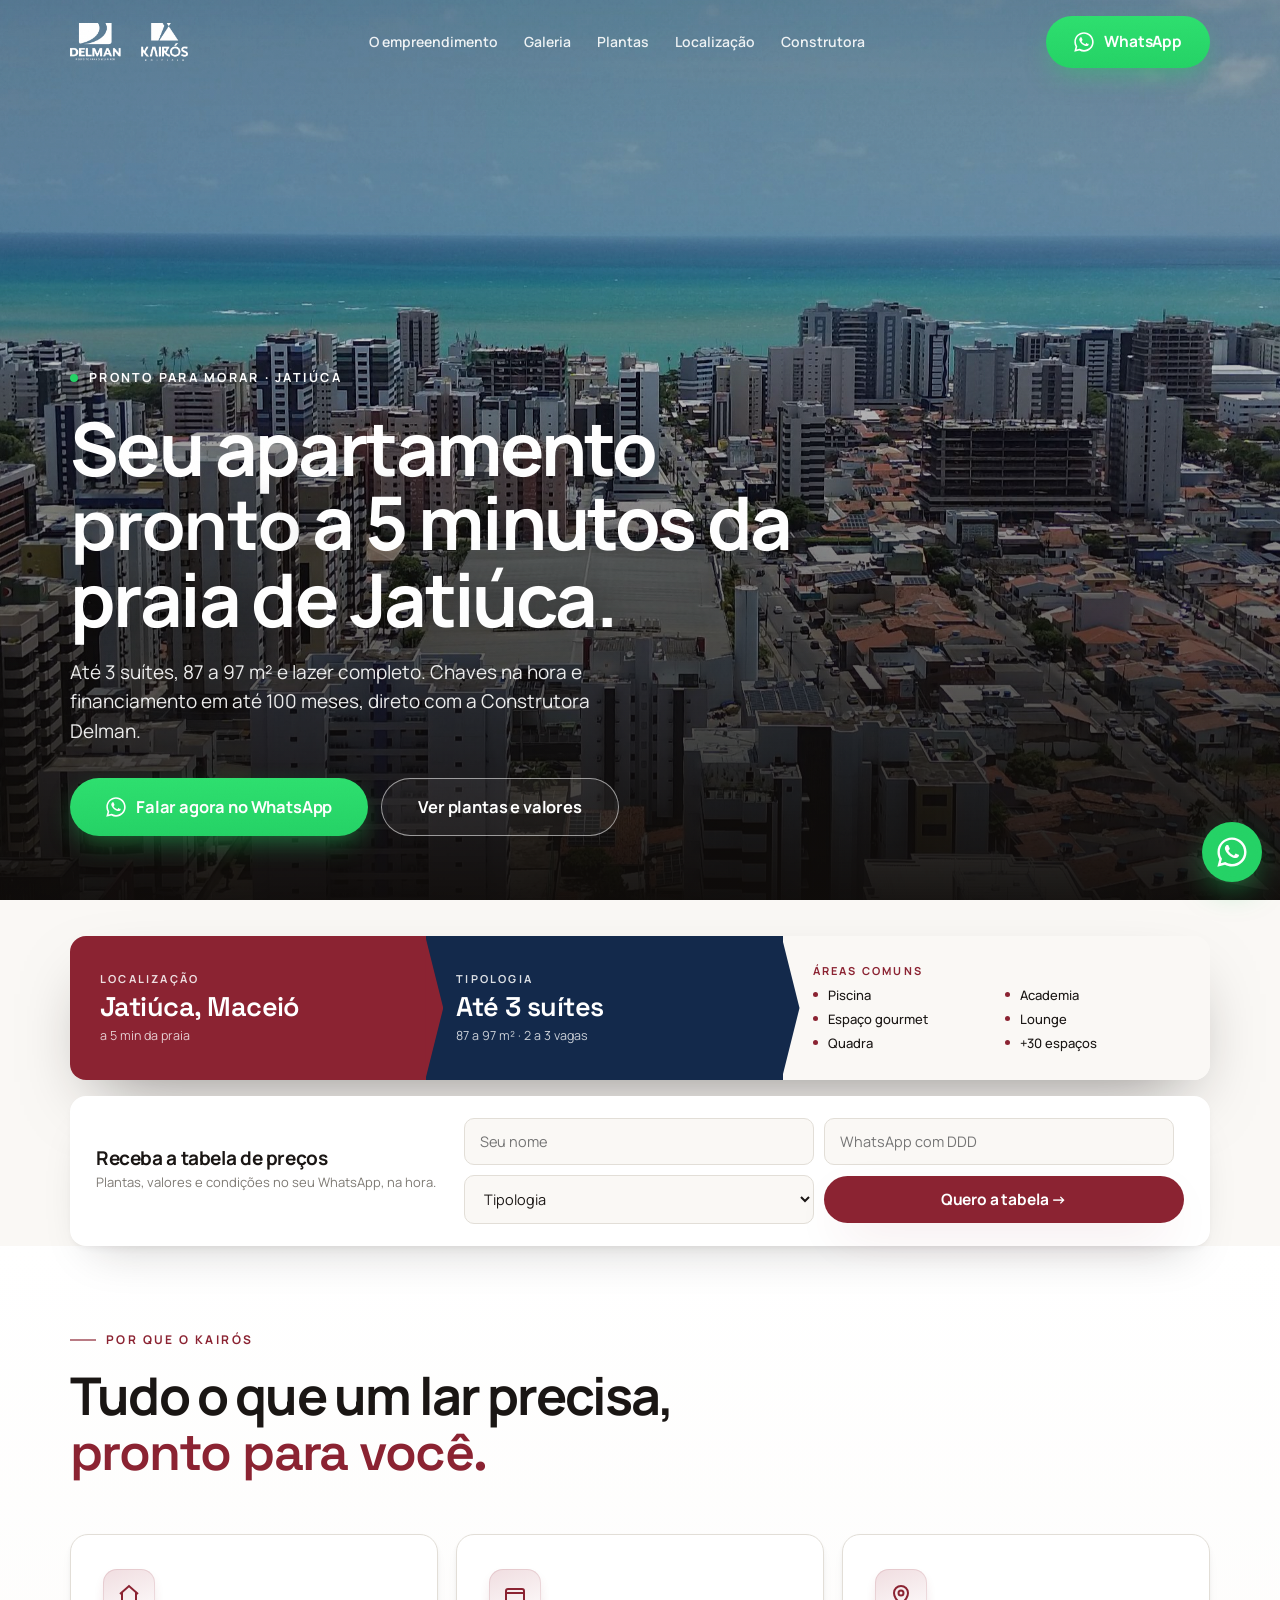
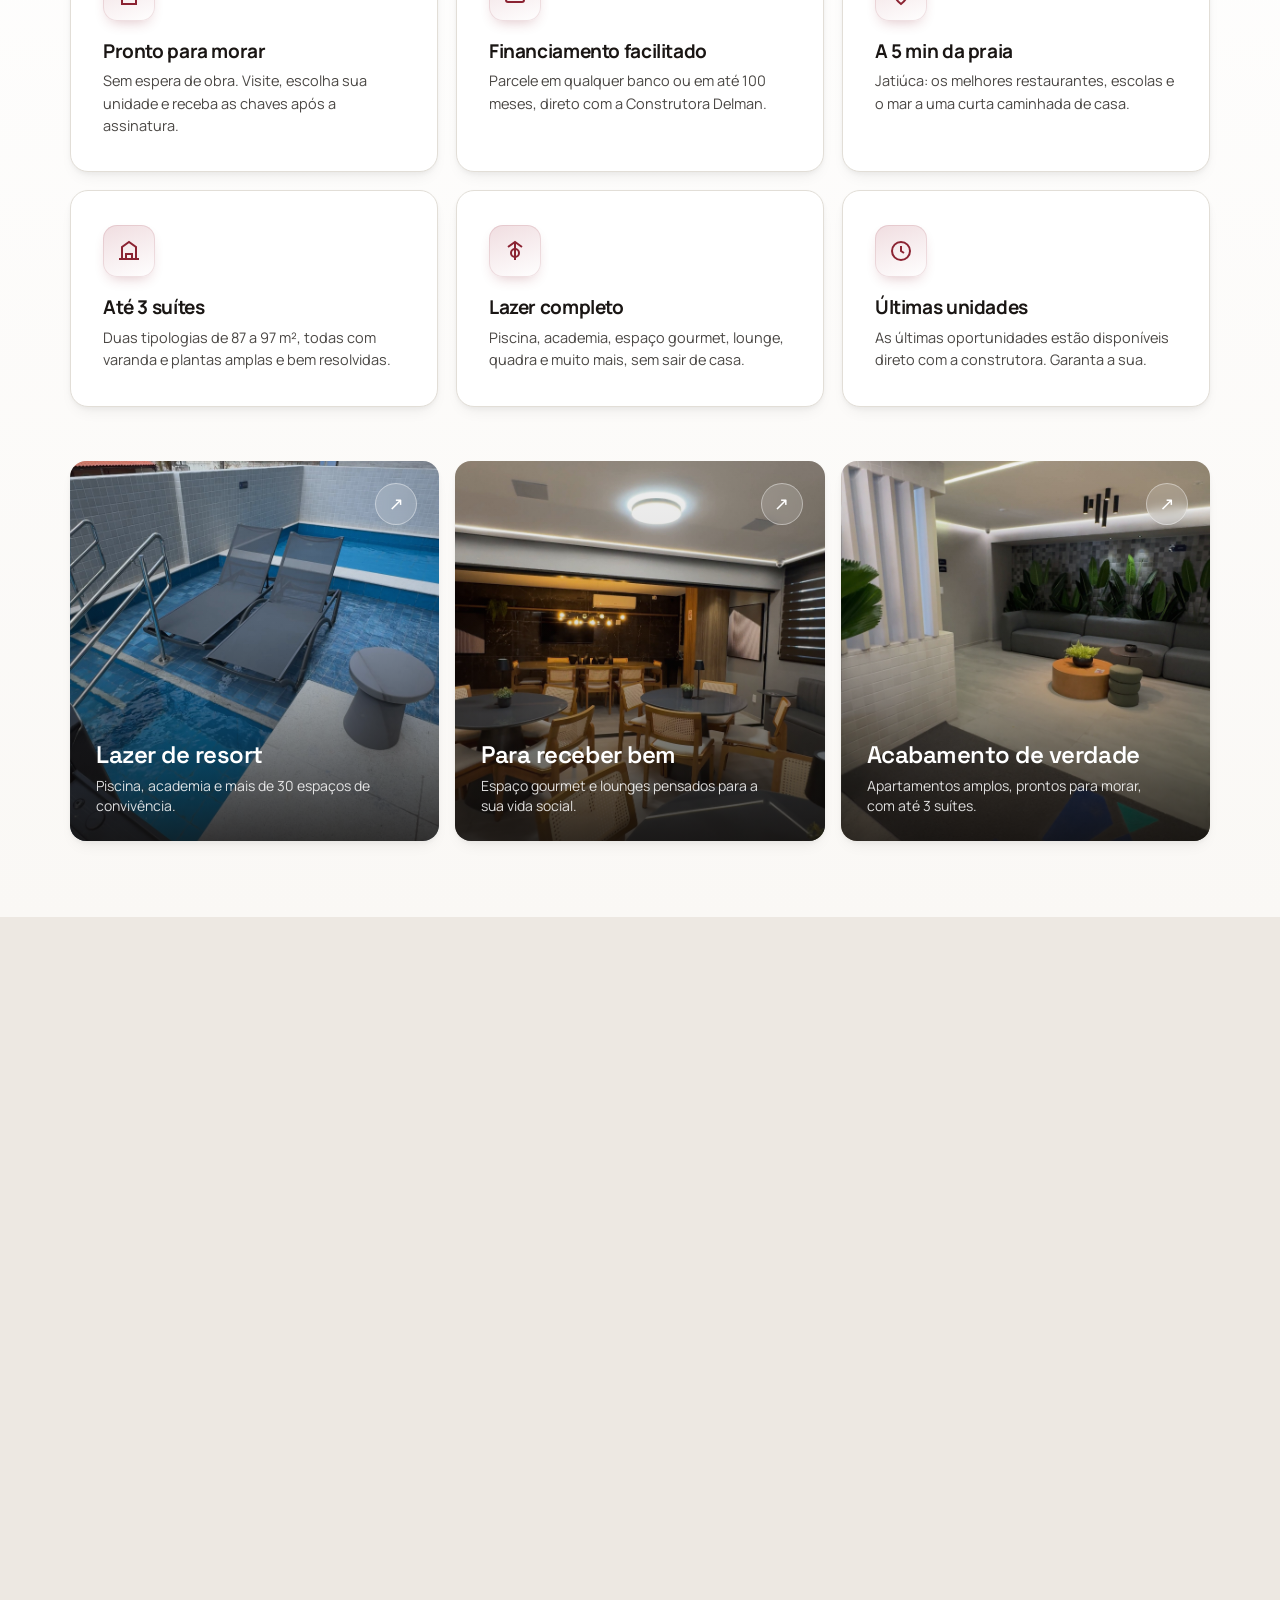
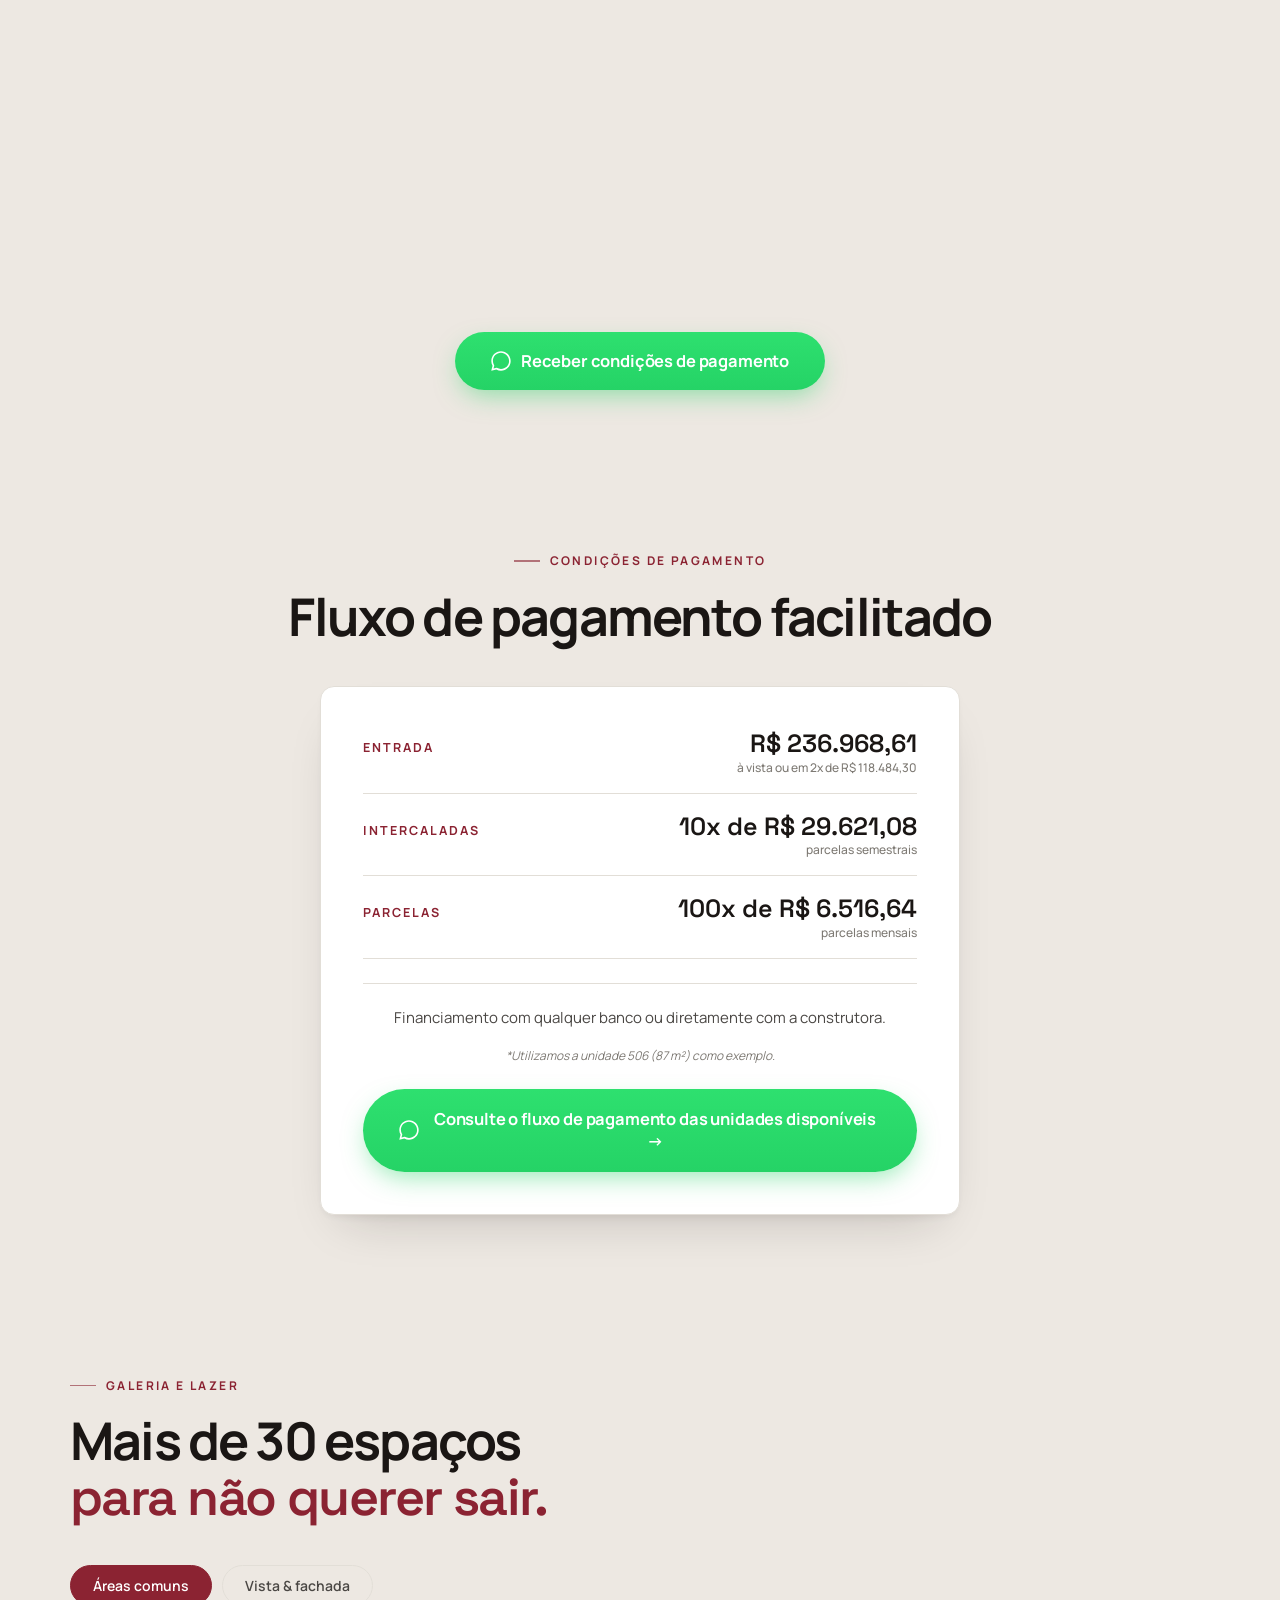
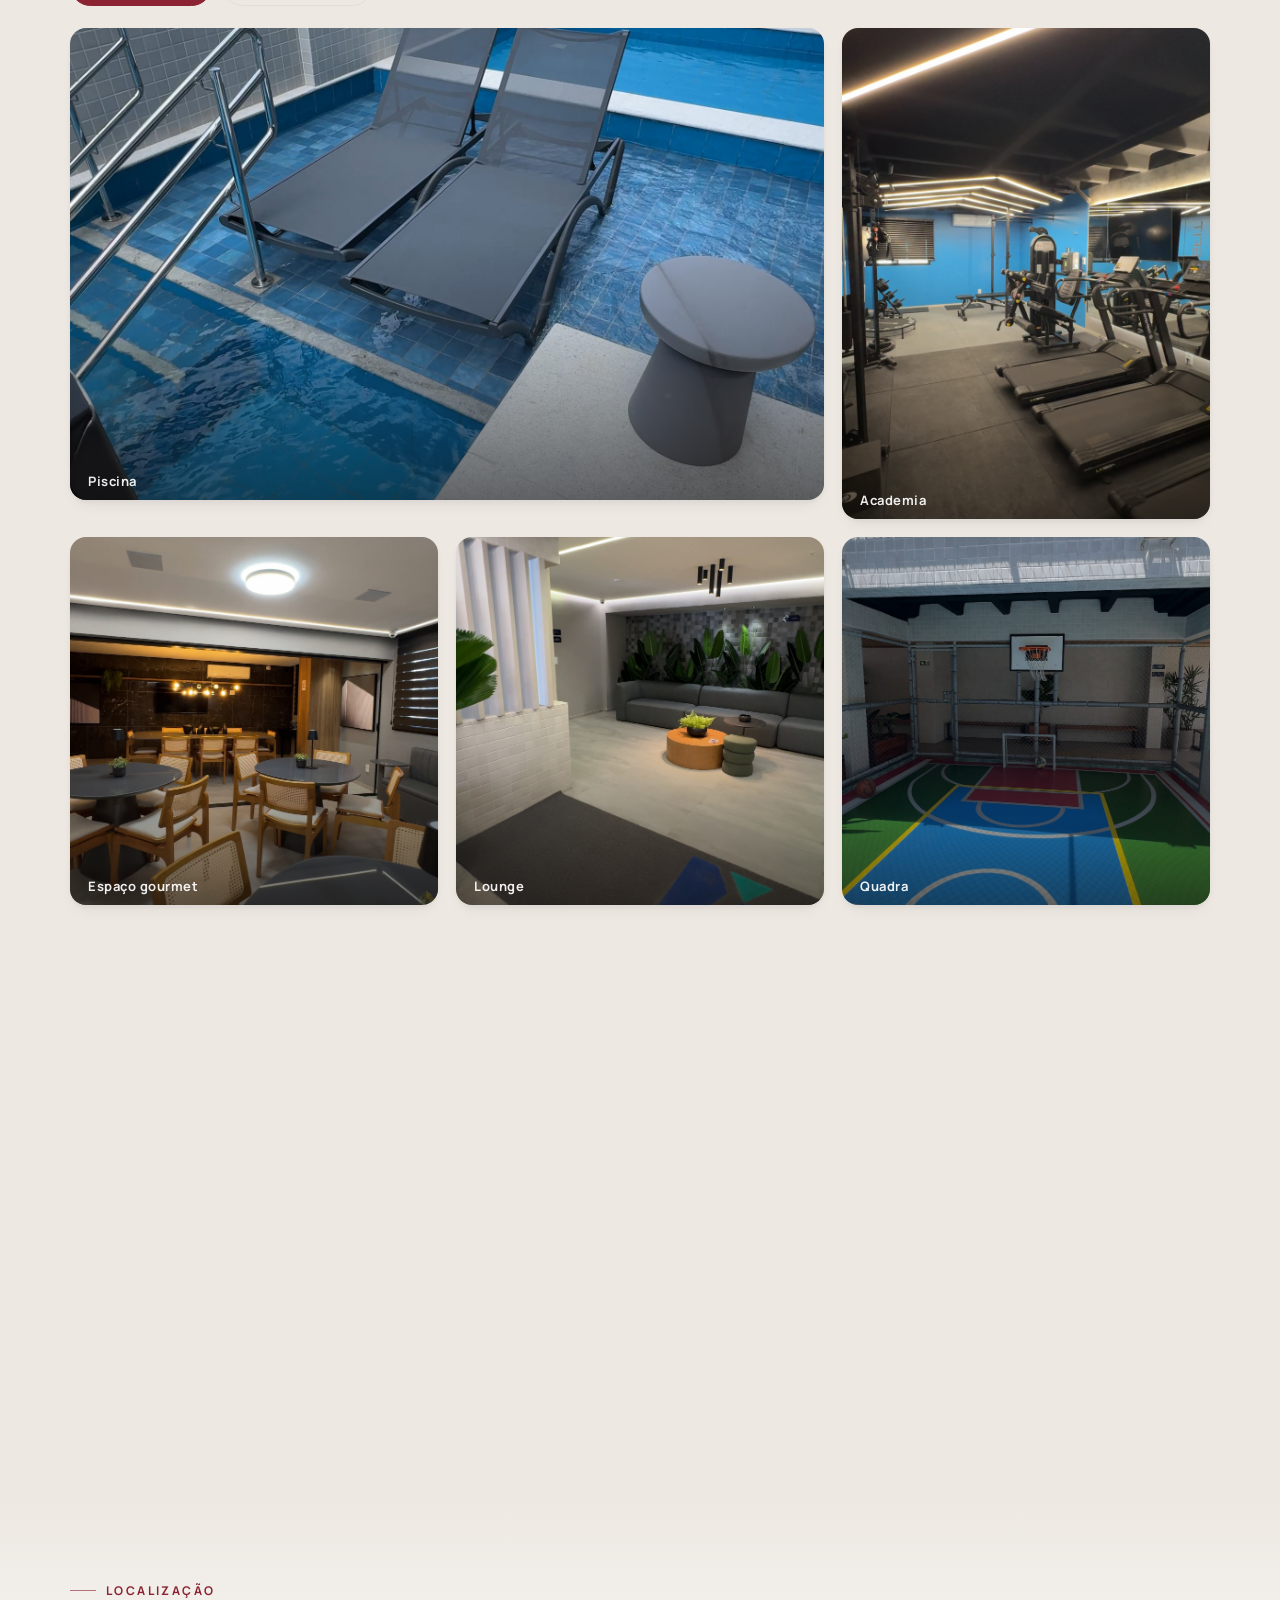
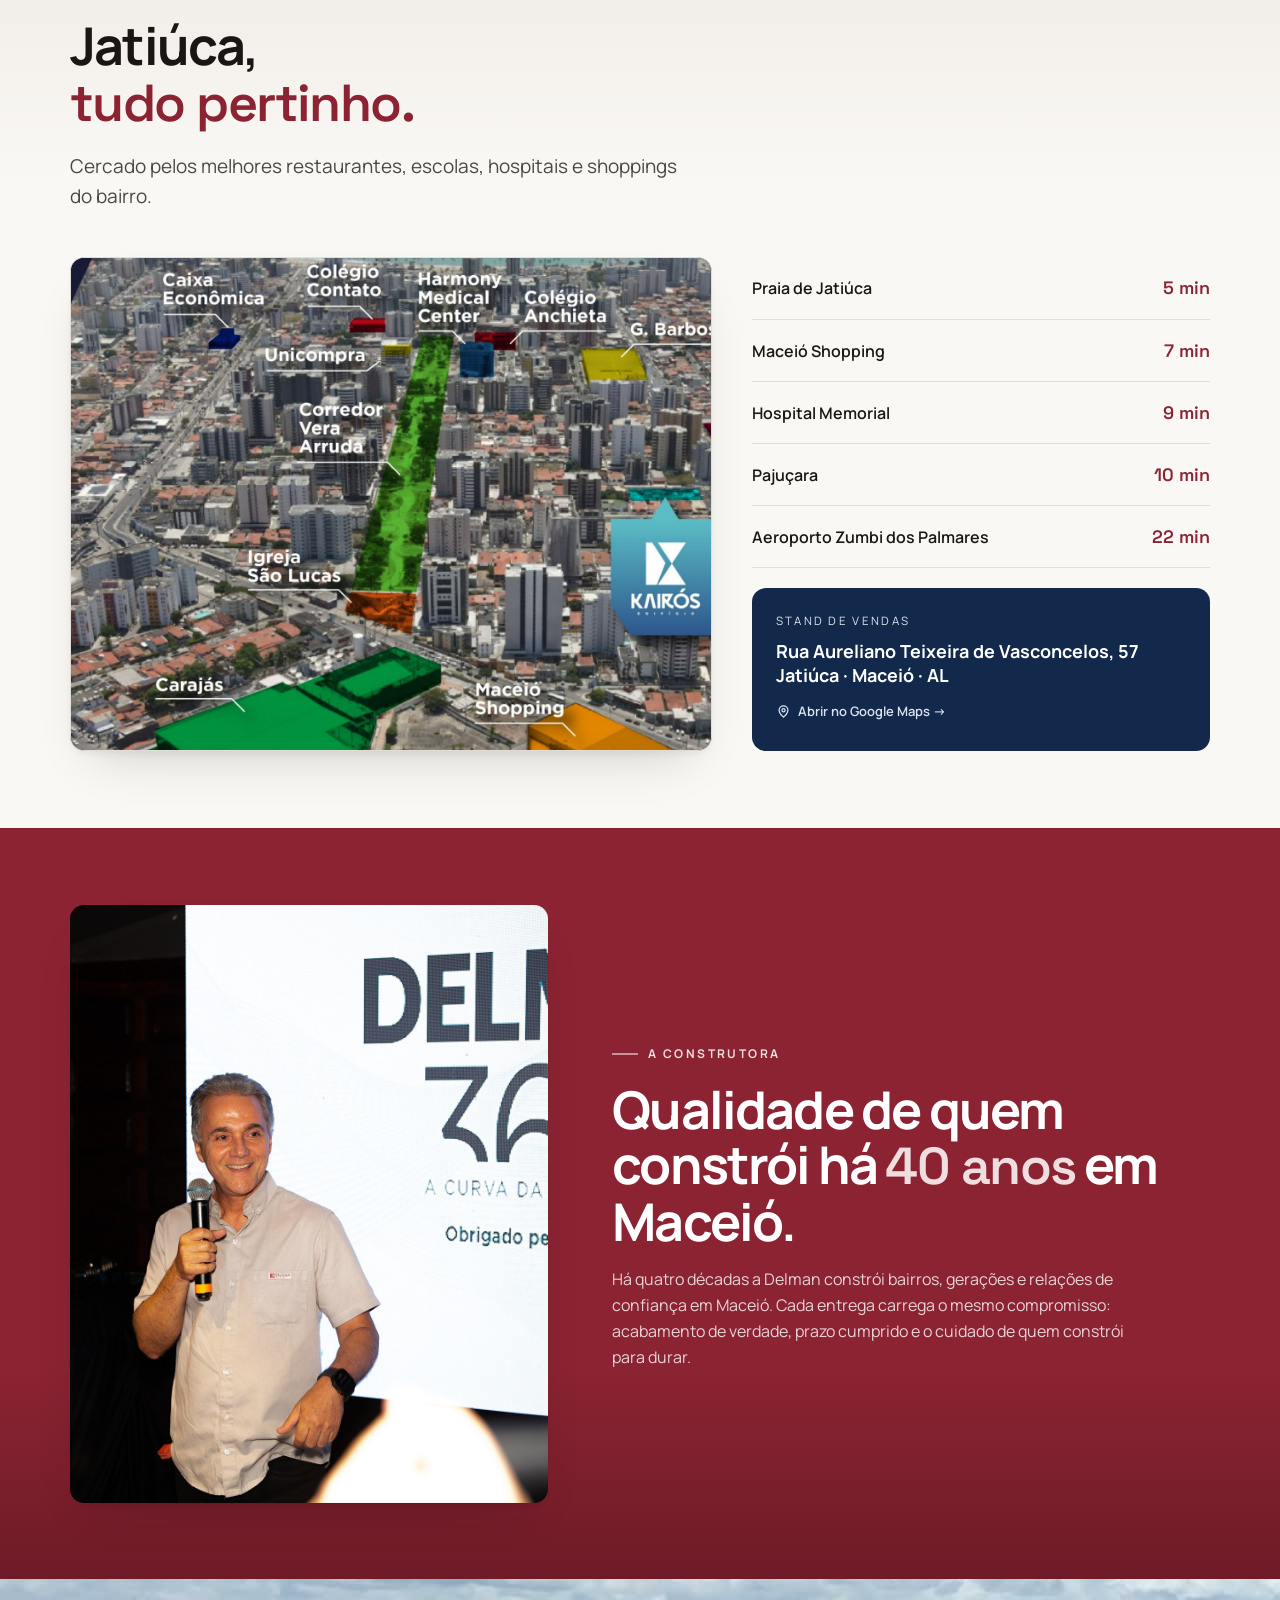
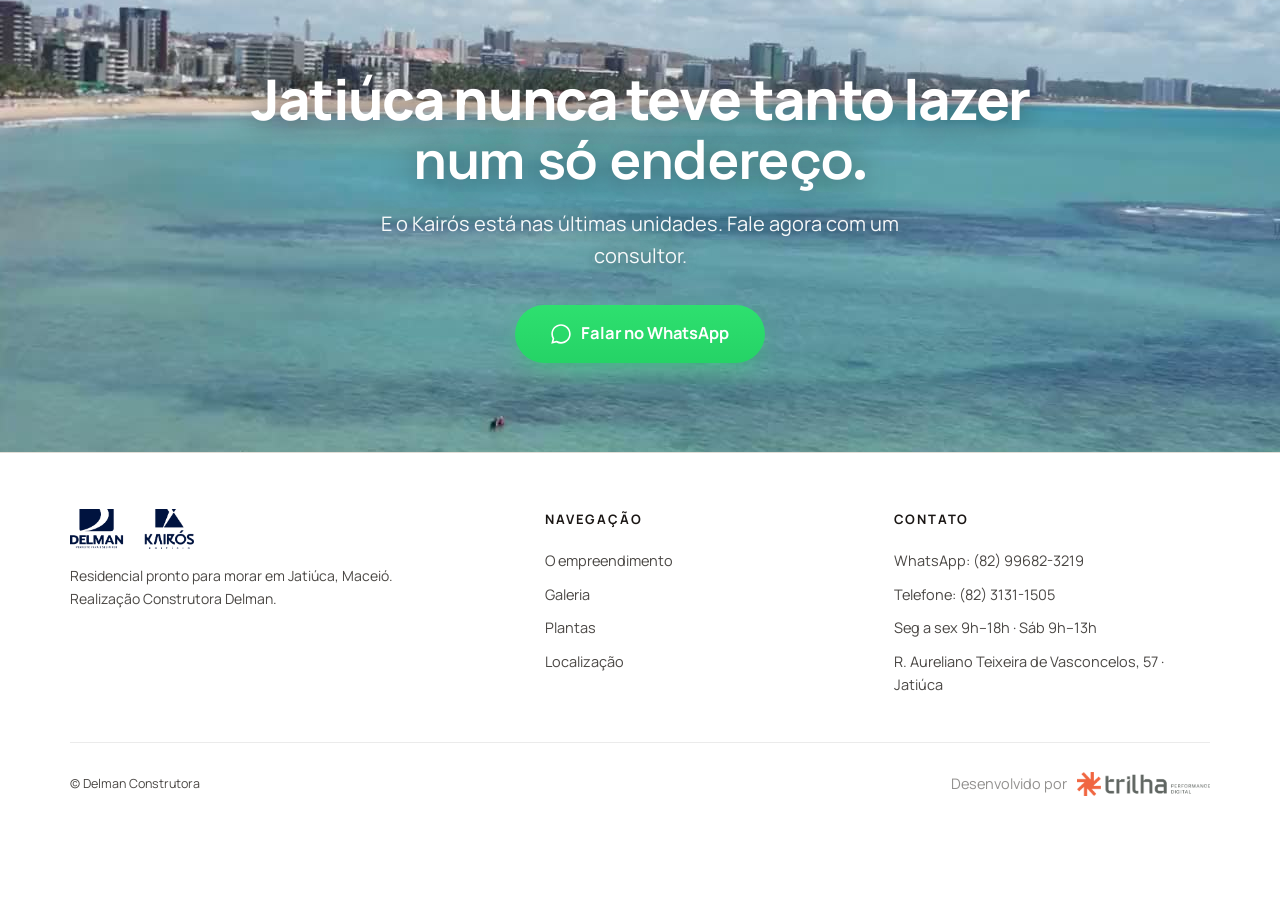
==== commit cd39c6ca: "Fluxo de pagamento: remove divisória dupla e ajusta texto do CTA - Última linha (PARCELAS) sem borda" ====
--- a/index.html
+++ b/index.html
@@ -165,6 +165,7 @@
   .paybox{max-width:640px;margin:42px auto 0;background:#fff;border:1px solid var(--line);border-radius:var(--r);padding:clamp(26px,4vw,42px);box-shadow:var(--shadow-card)}
   .payrow{display:flex;justify-content:space-between;align-items:baseline;gap:18px;padding:18px 0;border-bottom:1px solid var(--line)}
   .payrow:first-child{padding-top:0}
+  .payrow:last-of-type{border-bottom:none;padding-bottom:0}
   .paylbl{font-size:12.5px;letter-spacing:.16em;text-transform:uppercase;font-weight:700;color:var(--wine);white-space:nowrap}
   .payval{font-family:var(--serif);font-weight:600;font-size:clamp(19px,2.4vw,25px);color:var(--ink);text-align:right;line-height:1.15}
   .payval small{display:block;font-family:var(--sans);font-weight:500;font-size:12px;color:var(--ink-3);letter-spacing:0;text-transform:none;margin-top:3px}
@@ -567,7 +568,7 @@
       <div style="text-align:center;margin-top:24px">
         <a class="btn btn-wa btn-lg" href="https://wa.me/5582996823219?text=Quero%20conhecer%20o%20fluxo%20de%20pagamento%20das%20unidades%20do%20Edif%C3%ADcio%20Kair%C3%B3s." target="_blank" rel="noopener">
           <svg class="wa-ico" viewBox="0 0 32 32" fill="currentColor"><path d="M16 .4C7.4.4.5 7.3.5 15.9c0 2.8.7 5.4 2 7.8L.4 31.6l8.1-2.1c2.3 1.2 4.8 1.9 7.5 1.9 8.6 0 15.5-6.9 15.5-15.5S24.6.4 16 .4zm0 28.3c-2.4 0-4.7-.6-6.7-1.8l-.5-.3-4.8 1.3 1.3-4.7-.3-.5c-1.3-2.1-2-4.5-2-7 0-7.1 5.8-12.9 12.9-12.9S28.9 8.8 28.9 16 23.1 28.7 16 28.7z"/></svg>
-          Consulte o fluxo de pagamento das outras unidades →
+          Consulte o fluxo de pagamento das unidades disponíveis →
         </a>
       </div>
     </div>
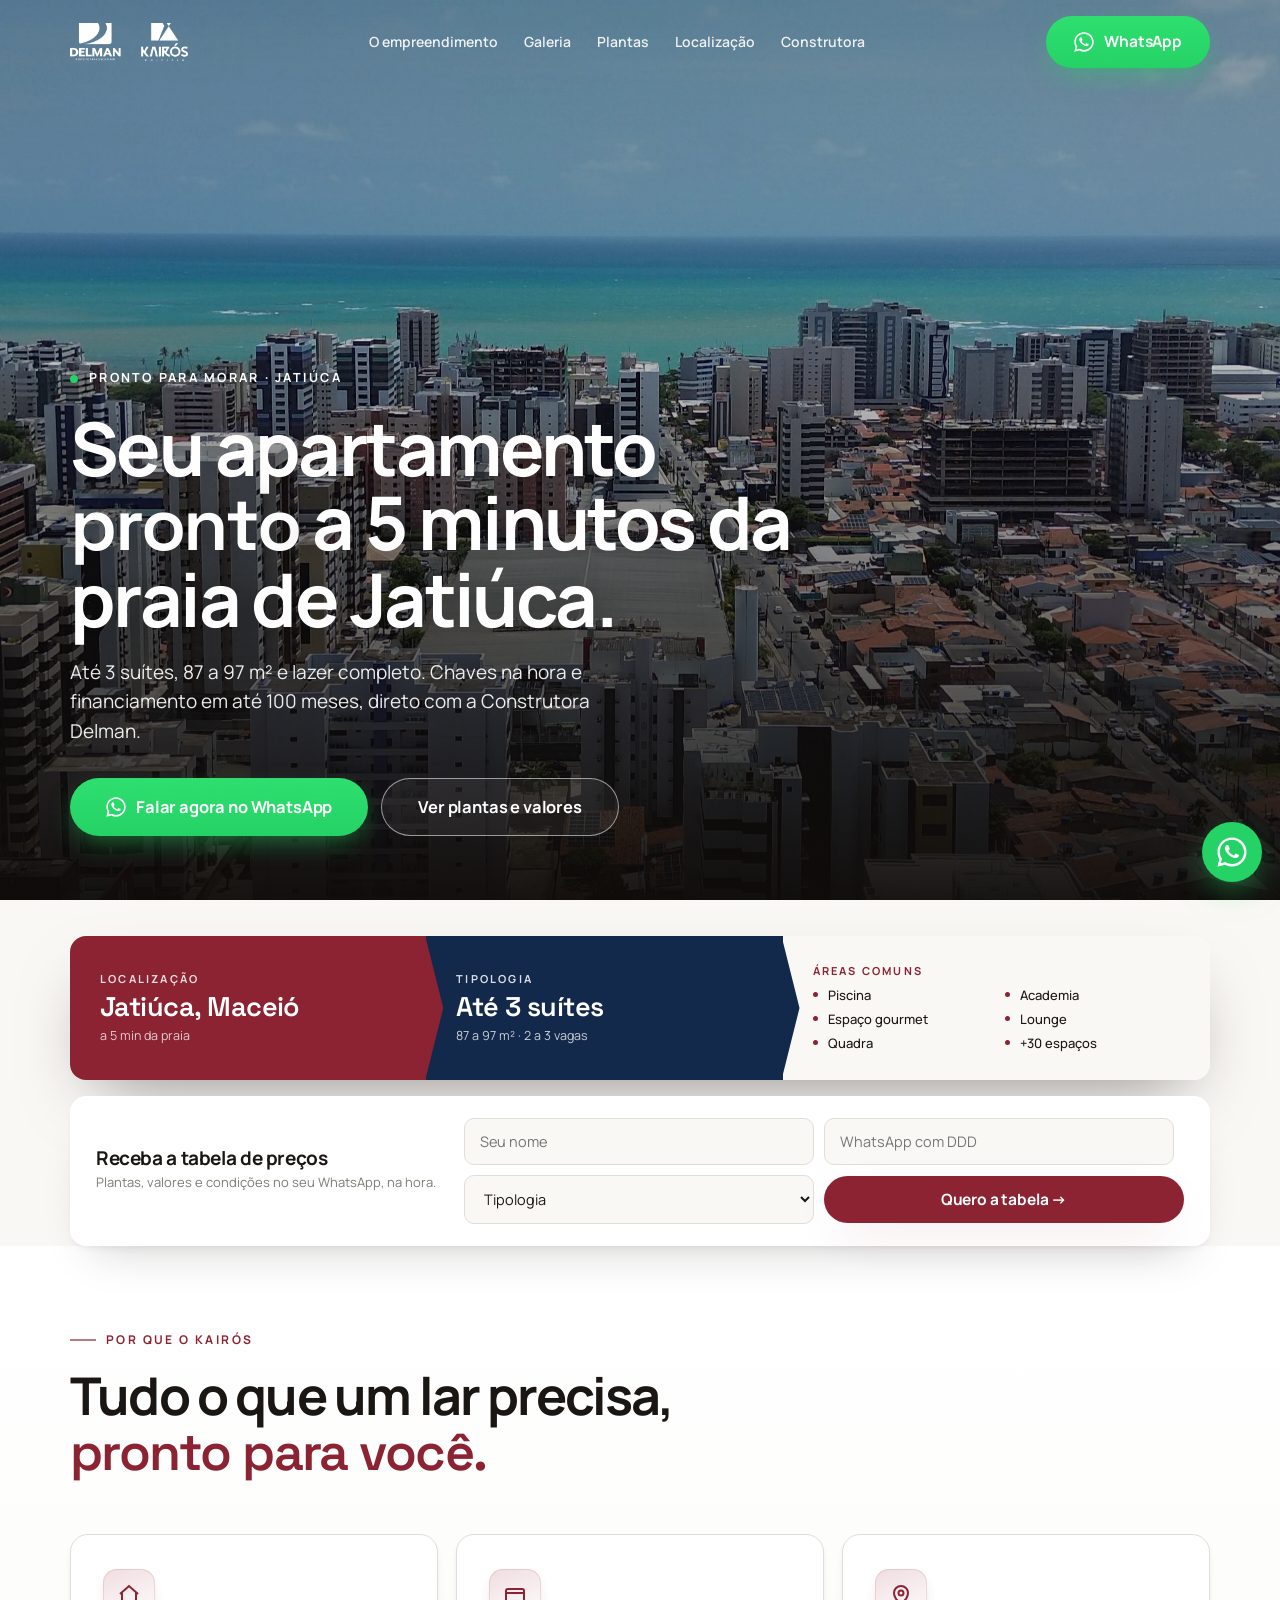
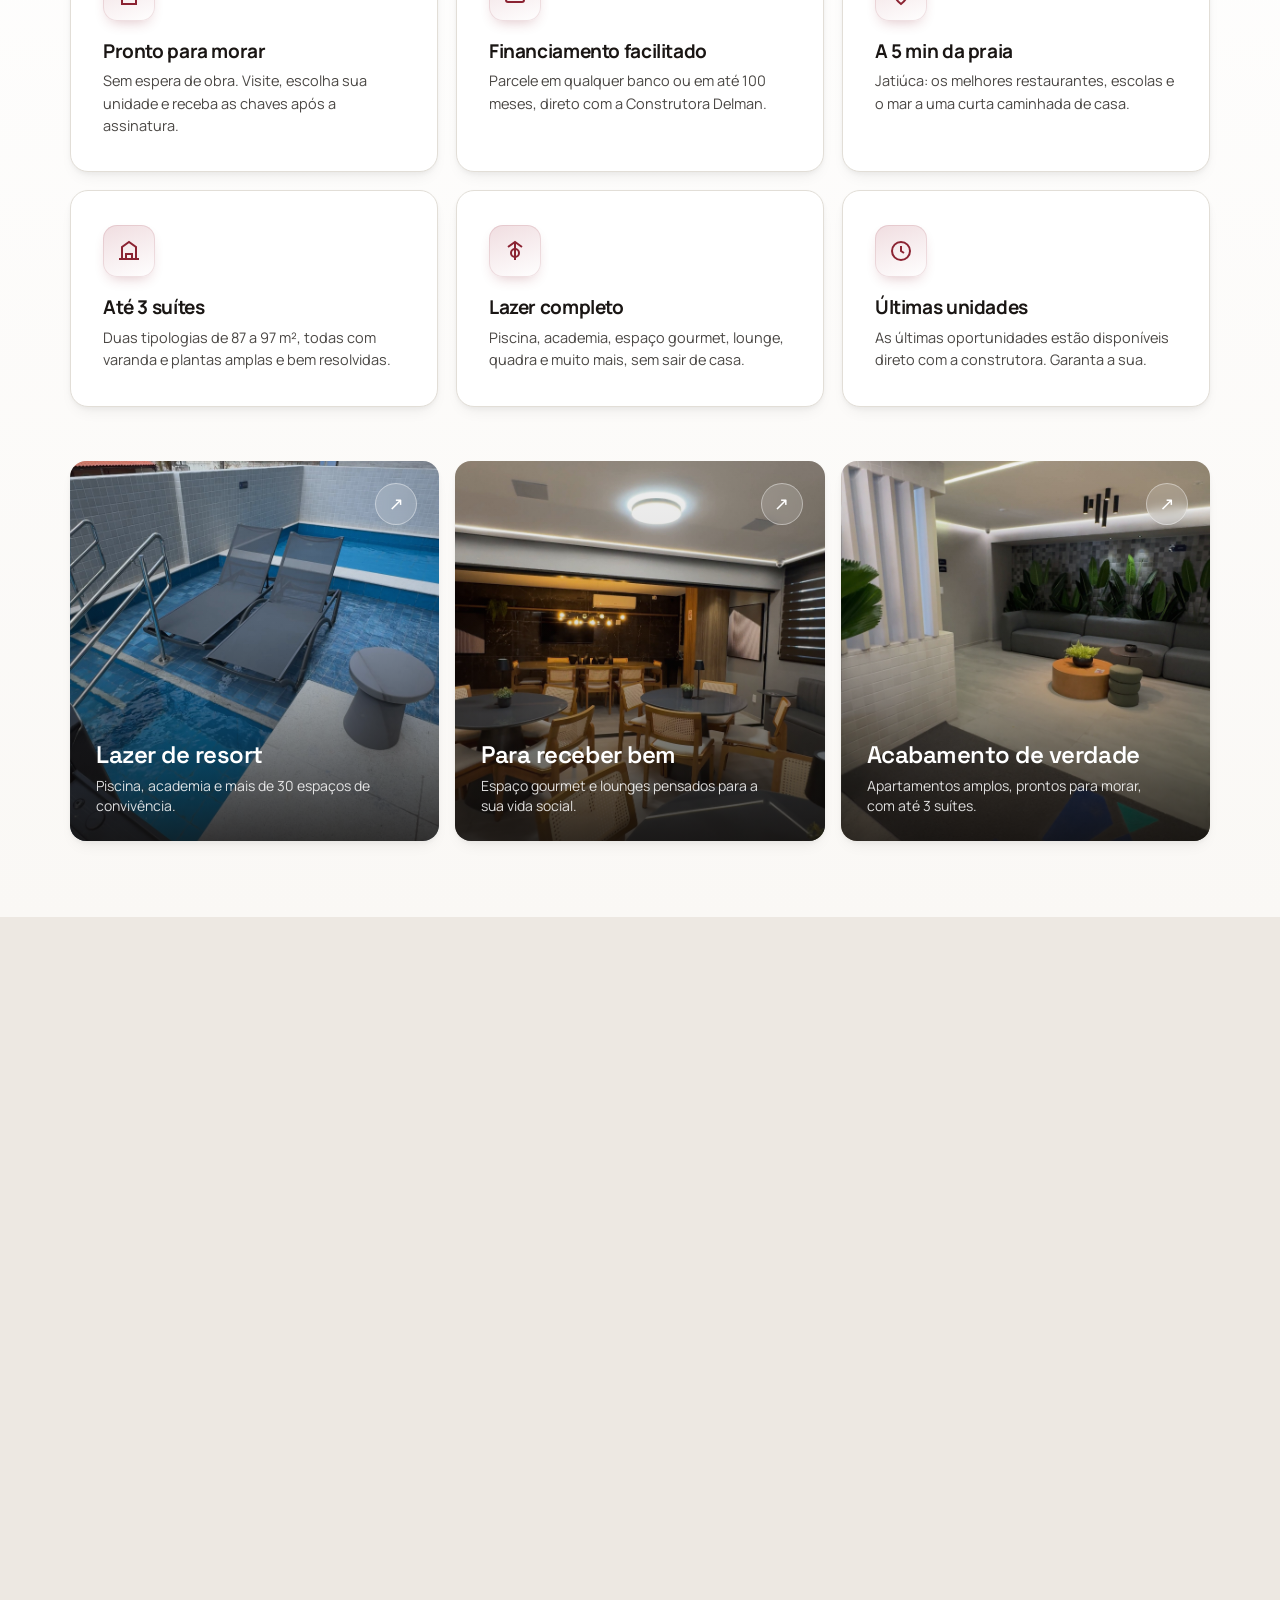
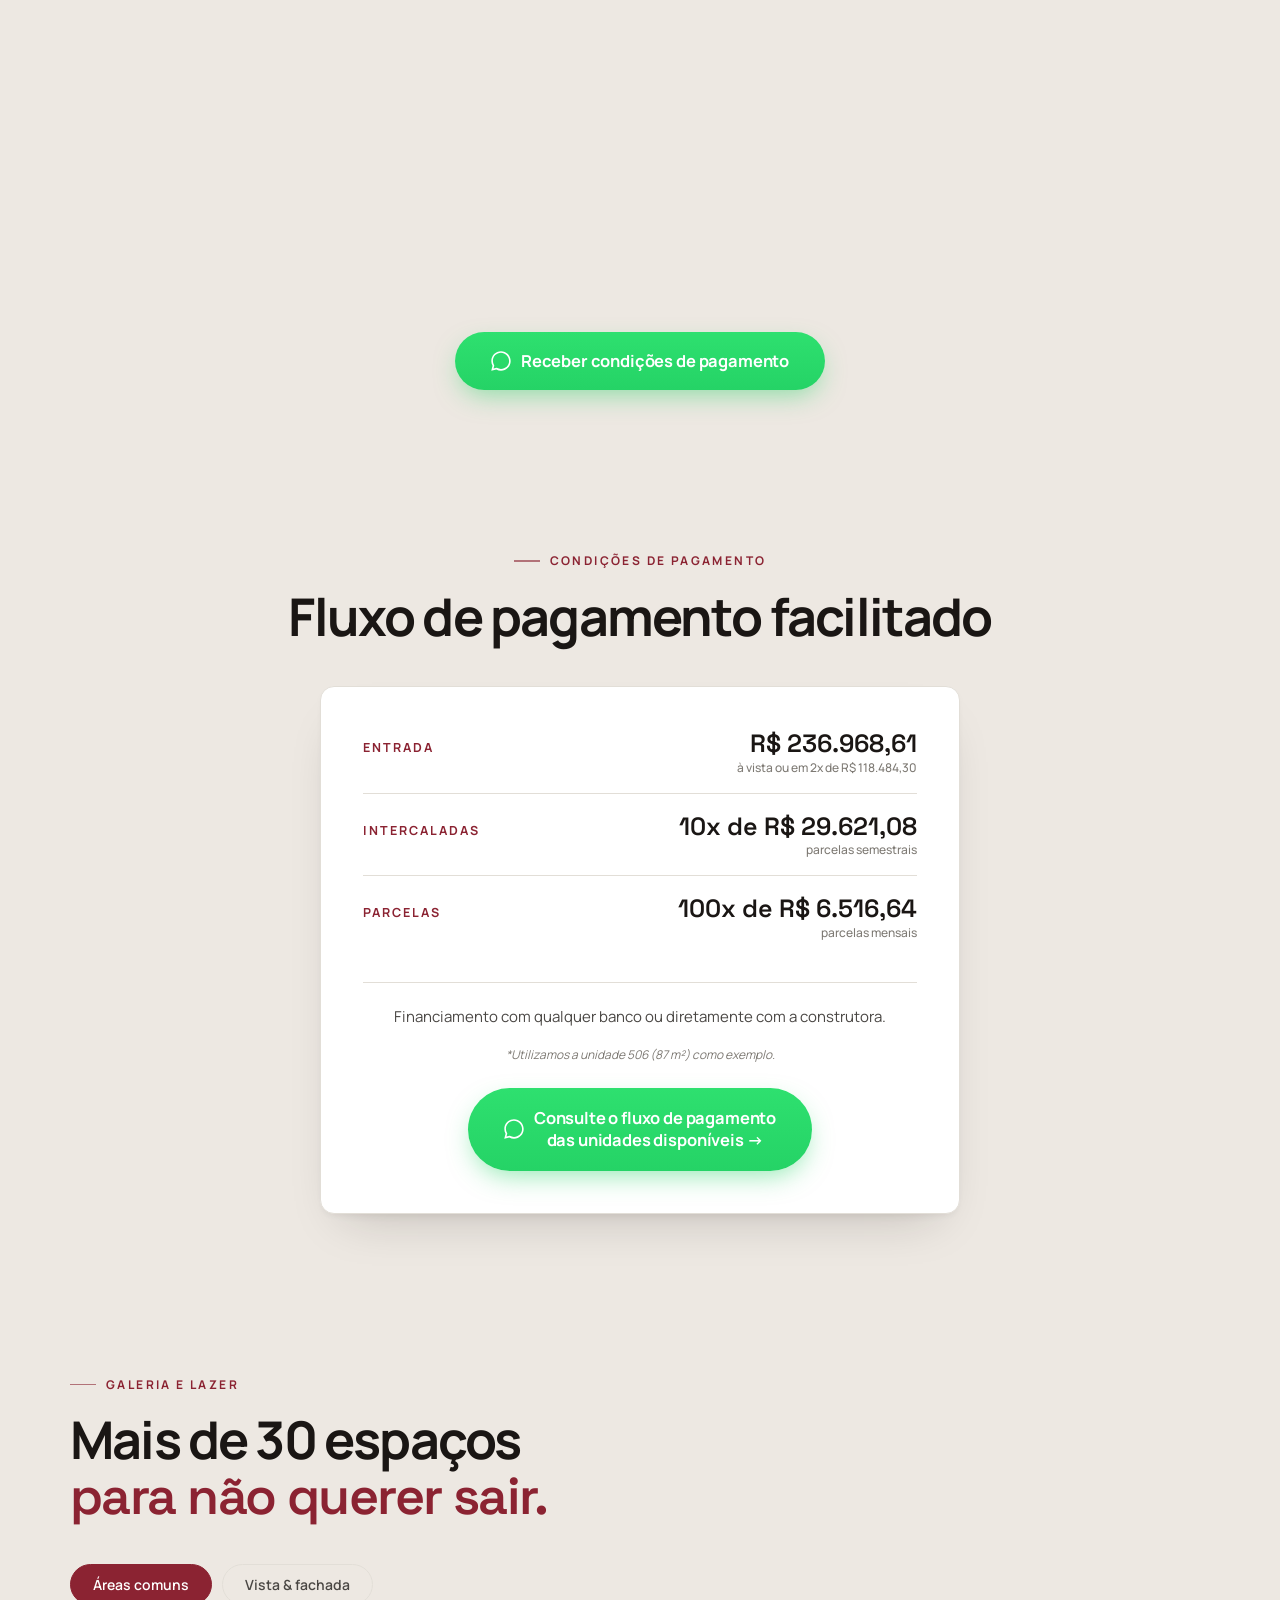
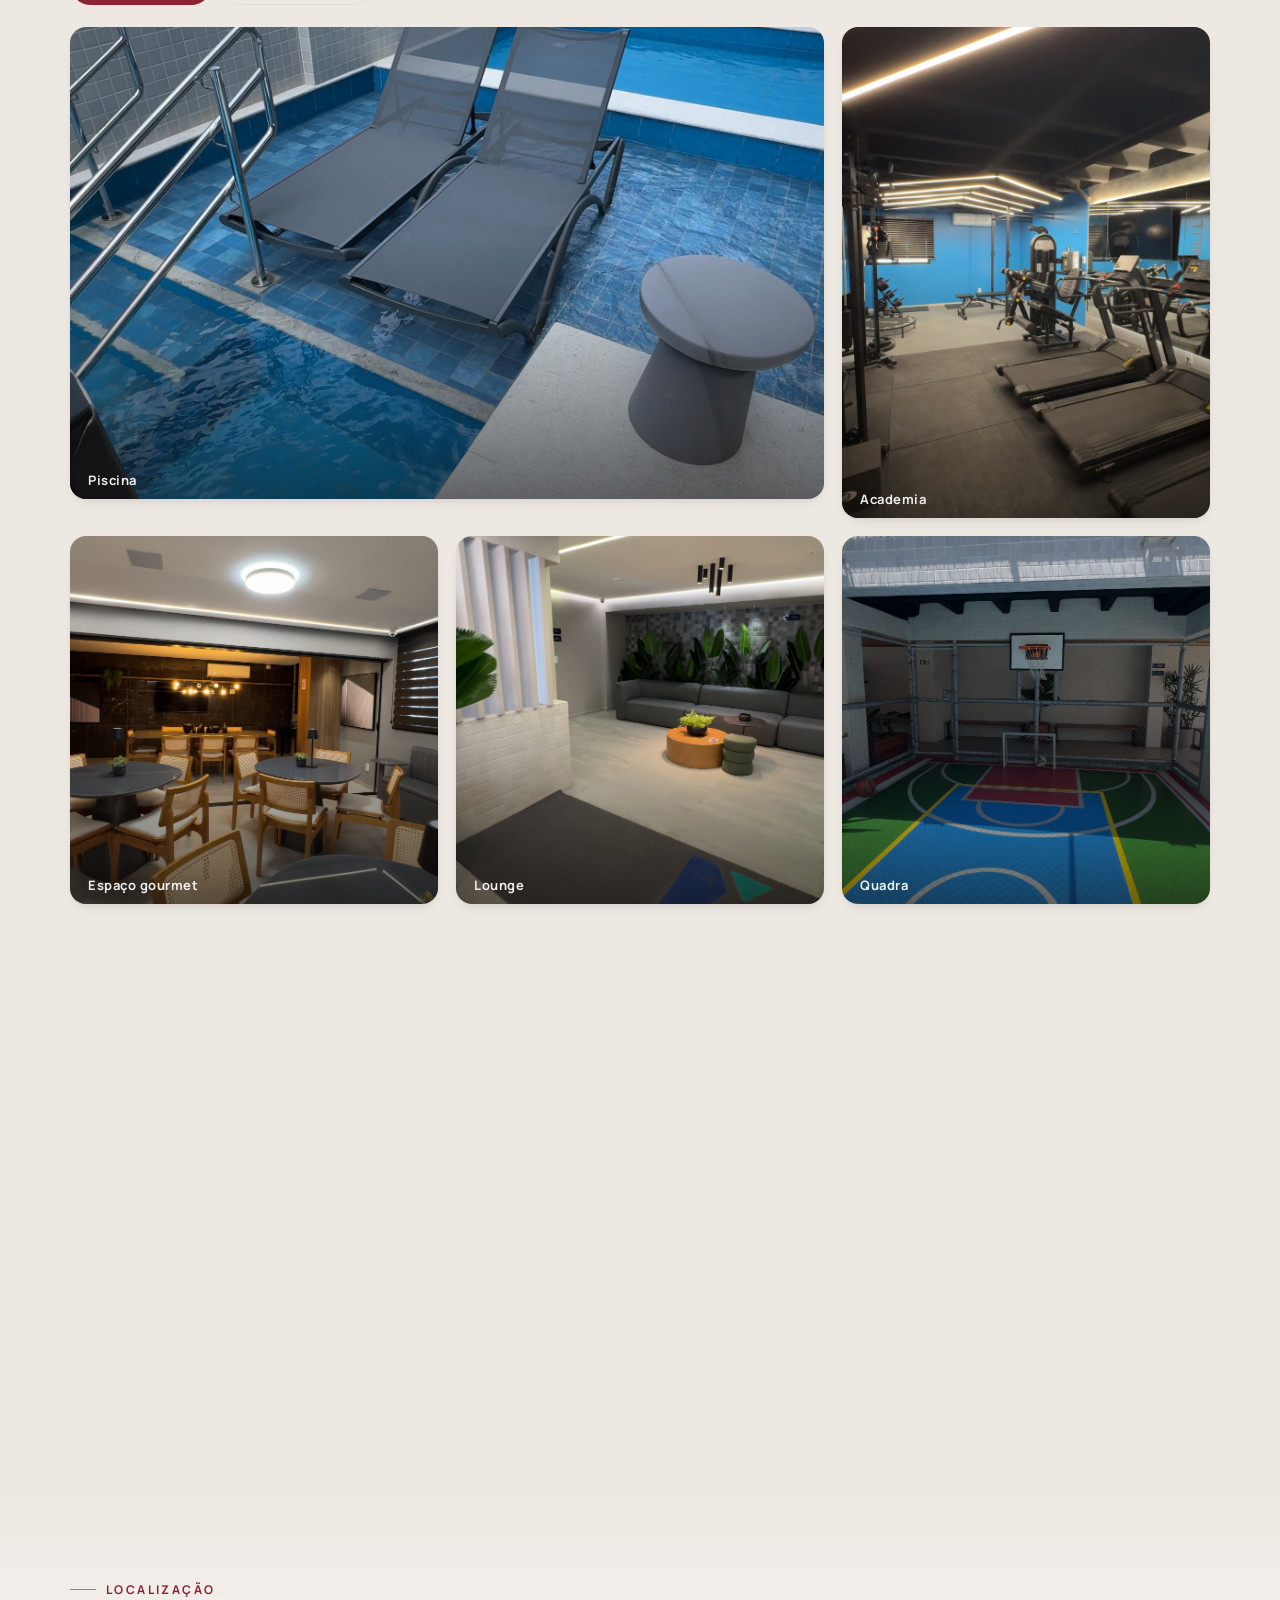
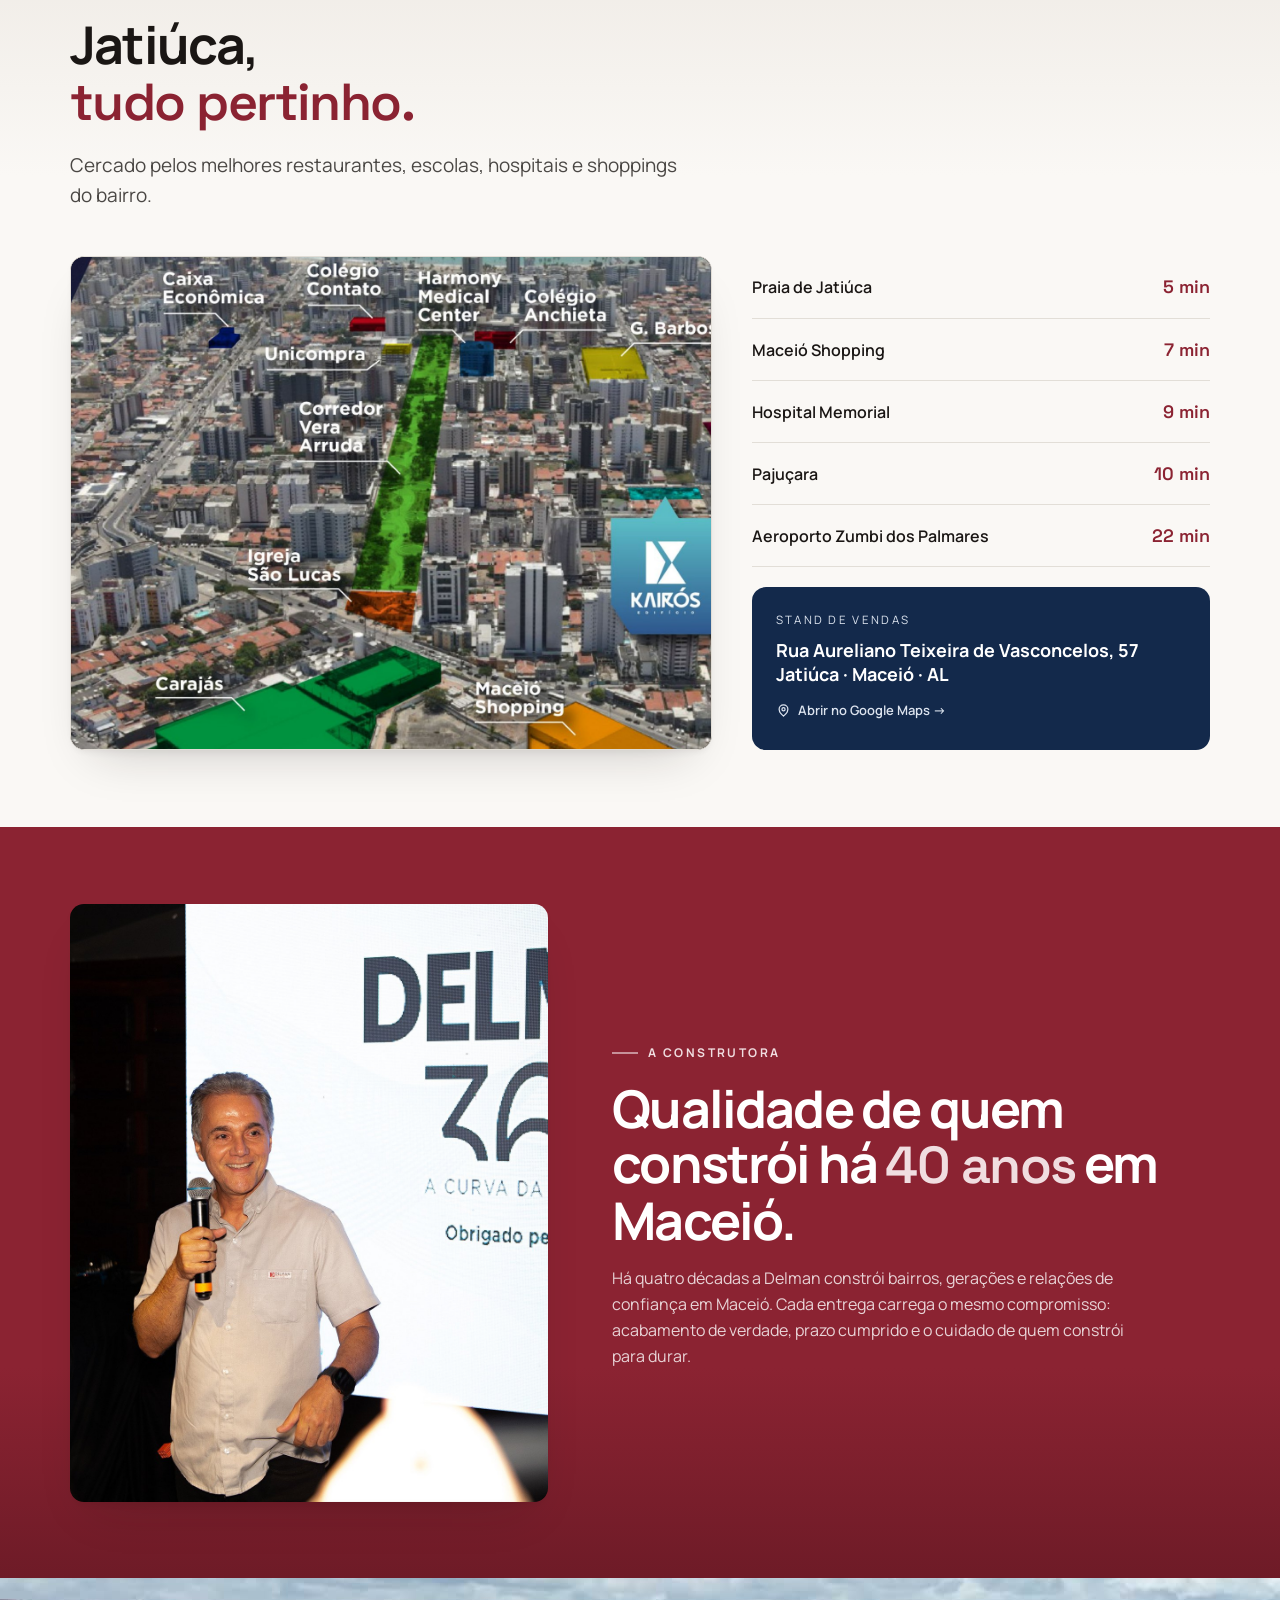
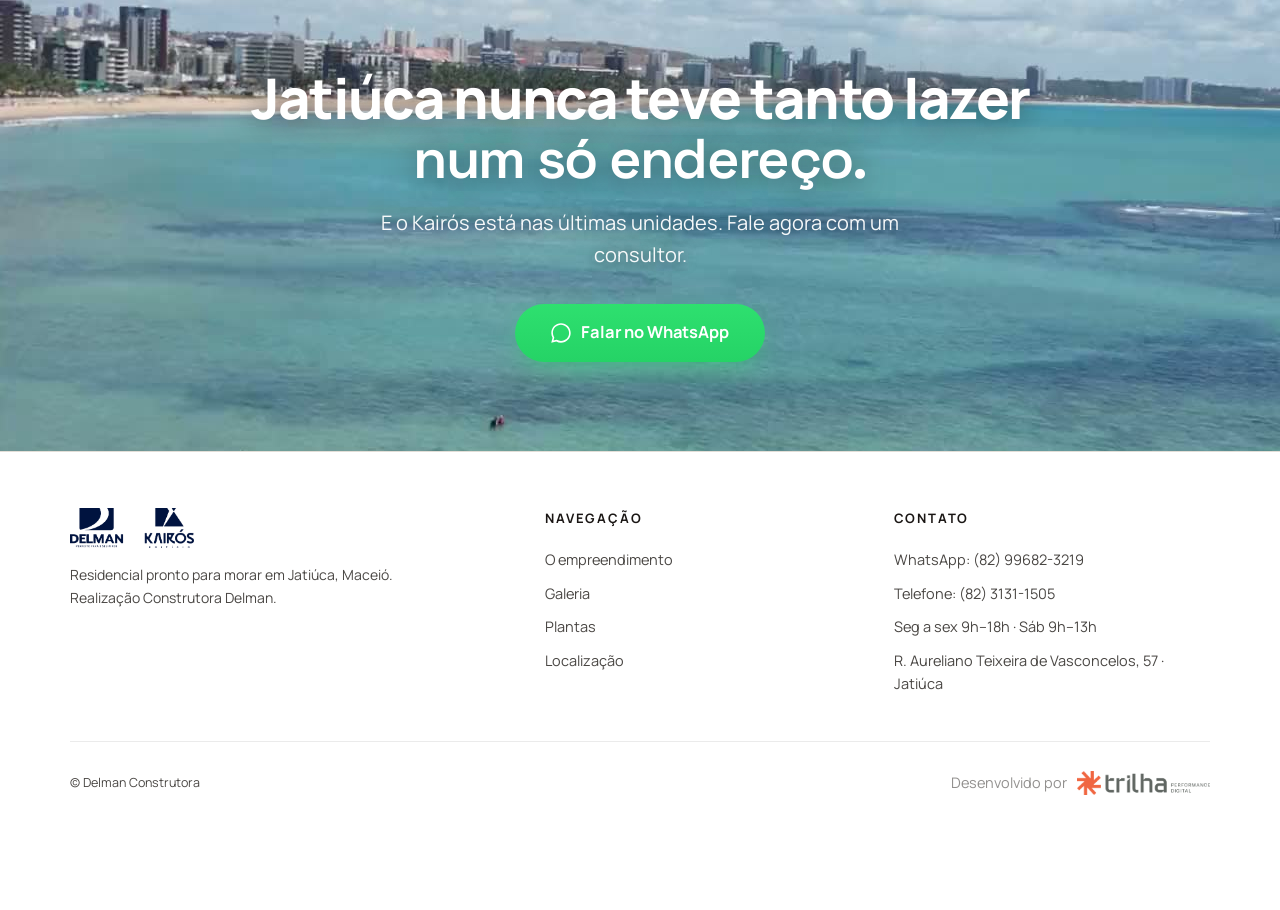
==== commit ca948abc: "Fluxo de pagamento: corrige divisórias e quebra CTA em 2 linhas - Divisórias passam a usar border-to" ====
--- a/index.html
+++ b/index.html
@@ -163,9 +163,8 @@
   /* fluxo de pagamento */
   .paysec{background:var(--sand)}
   .paybox{max-width:640px;margin:42px auto 0;background:#fff;border:1px solid var(--line);border-radius:var(--r);padding:clamp(26px,4vw,42px);box-shadow:var(--shadow-card)}
-  .payrow{display:flex;justify-content:space-between;align-items:baseline;gap:18px;padding:18px 0;border-bottom:1px solid var(--line)}
-  .payrow:first-child{padding-top:0}
-  .payrow:last-of-type{border-bottom:none;padding-bottom:0}
+  .payrow{display:flex;justify-content:space-between;align-items:baseline;gap:18px;padding:18px 0;border-top:1px solid var(--line)}
+  .payrow:first-child{border-top:none;padding-top:0}
   .paylbl{font-size:12.5px;letter-spacing:.16em;text-transform:uppercase;font-weight:700;color:var(--wine);white-space:nowrap}
   .payval{font-family:var(--serif);font-weight:600;font-size:clamp(19px,2.4vw,25px);color:var(--ink);text-align:right;line-height:1.15}
   .payval small{display:block;font-family:var(--sans);font-weight:500;font-size:12px;color:var(--ink-3);letter-spacing:0;text-transform:none;margin-top:3px}
@@ -568,7 +567,7 @@
       <div style="text-align:center;margin-top:24px">
         <a class="btn btn-wa btn-lg" href="https://wa.me/5582996823219?text=Quero%20conhecer%20o%20fluxo%20de%20pagamento%20das%20unidades%20do%20Edif%C3%ADcio%20Kair%C3%B3s." target="_blank" rel="noopener">
           <svg class="wa-ico" viewBox="0 0 32 32" fill="currentColor"><path d="M16 .4C7.4.4.5 7.3.5 15.9c0 2.8.7 5.4 2 7.8L.4 31.6l8.1-2.1c2.3 1.2 4.8 1.9 7.5 1.9 8.6 0 15.5-6.9 15.5-15.5S24.6.4 16 .4zm0 28.3c-2.4 0-4.7-.6-6.7-1.8l-.5-.3-4.8 1.3 1.3-4.7-.3-.5c-1.3-2.1-2-4.5-2-7 0-7.1 5.8-12.9 12.9-12.9S28.9 8.8 28.9 16 23.1 28.7 16 28.7z"/></svg>
-          Consulte o fluxo de pagamento das unidades disponíveis →
+          <span>Consulte o fluxo de pagamento<br>das unidades disponíveis →</span>
         </a>
       </div>
     </div>
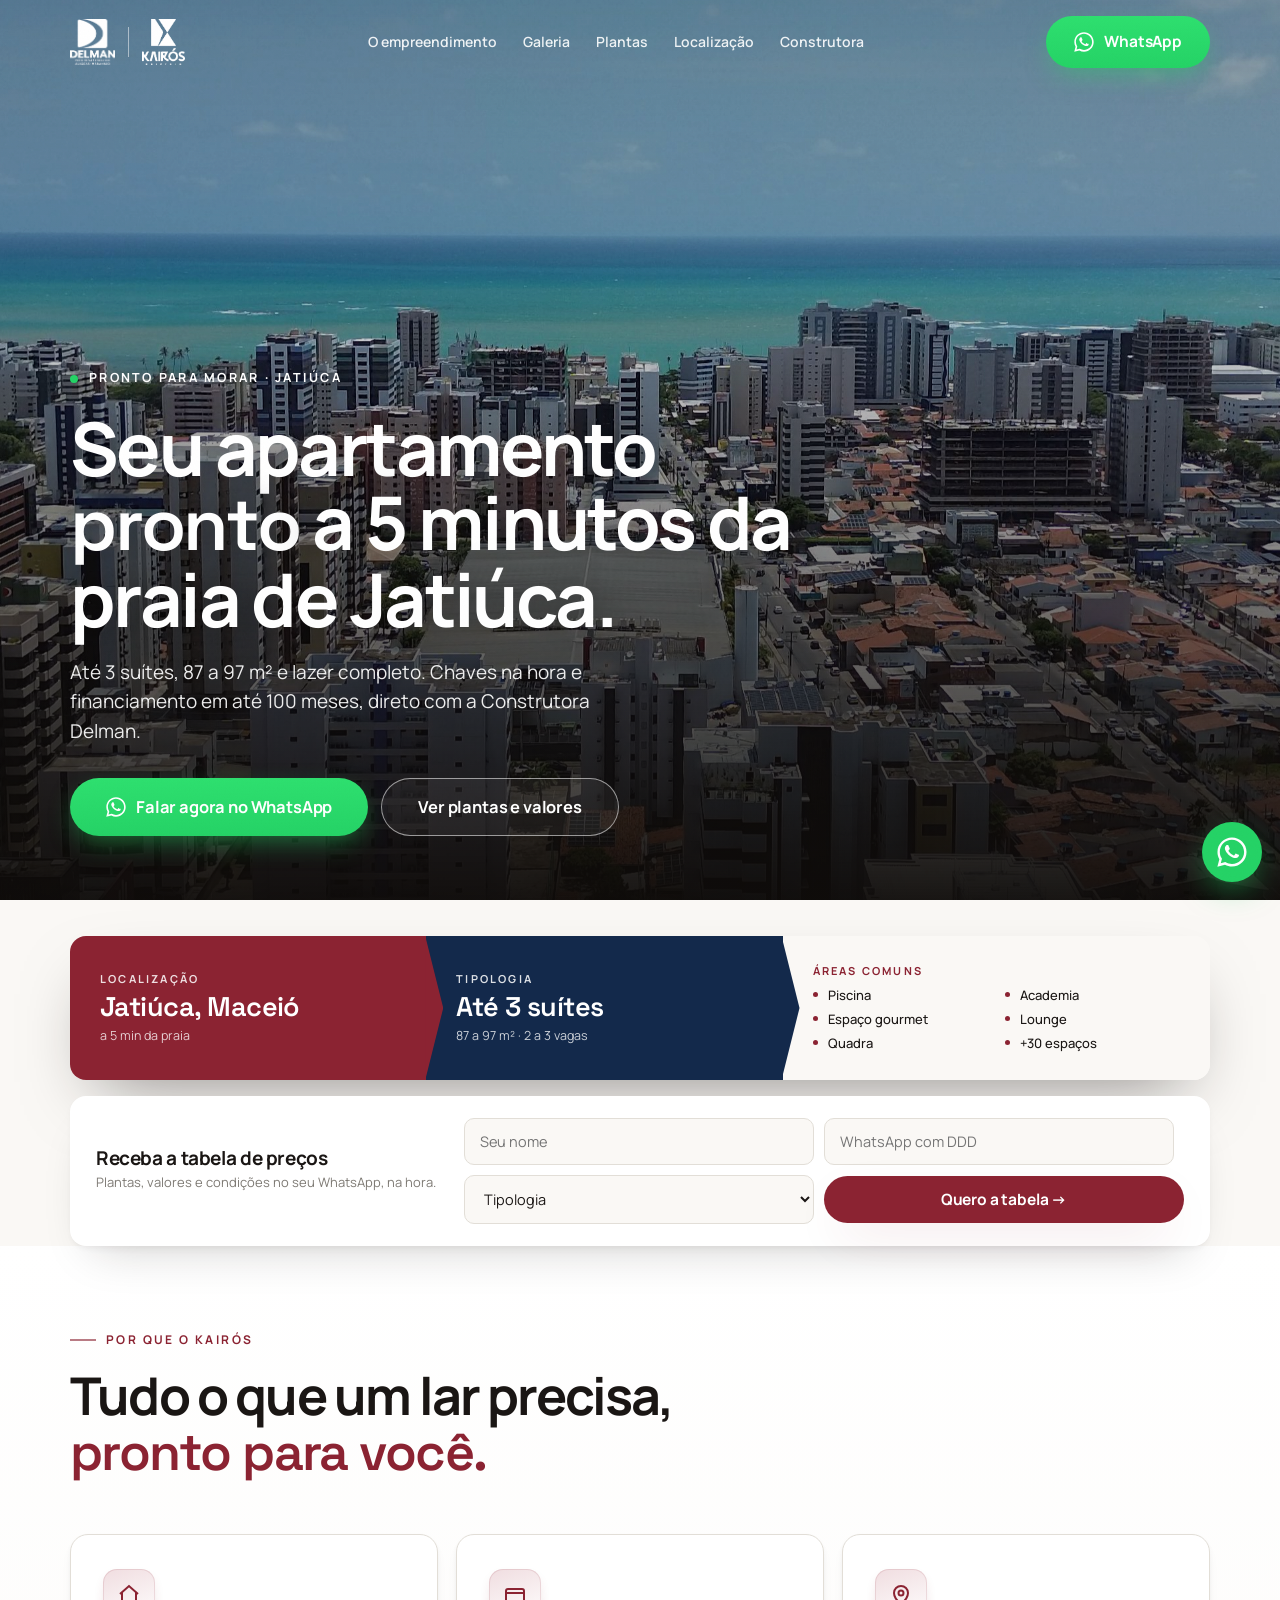
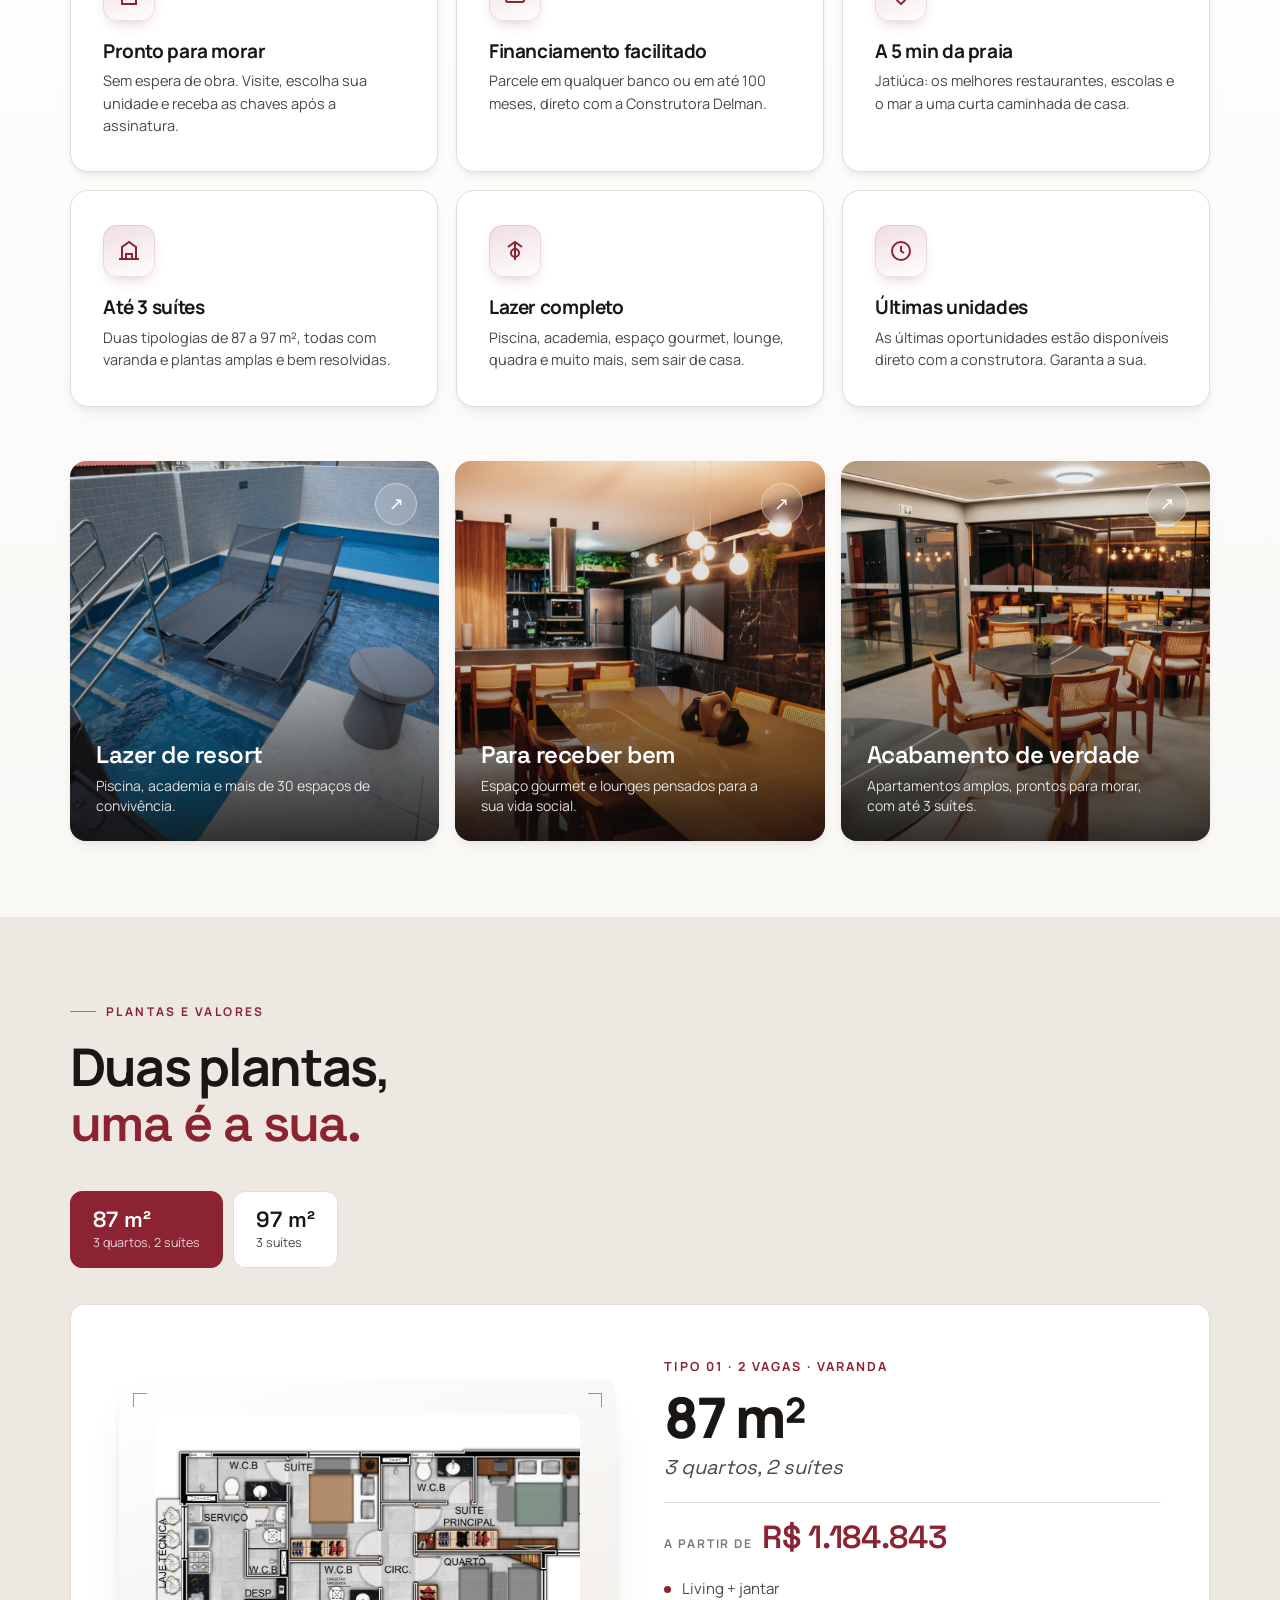
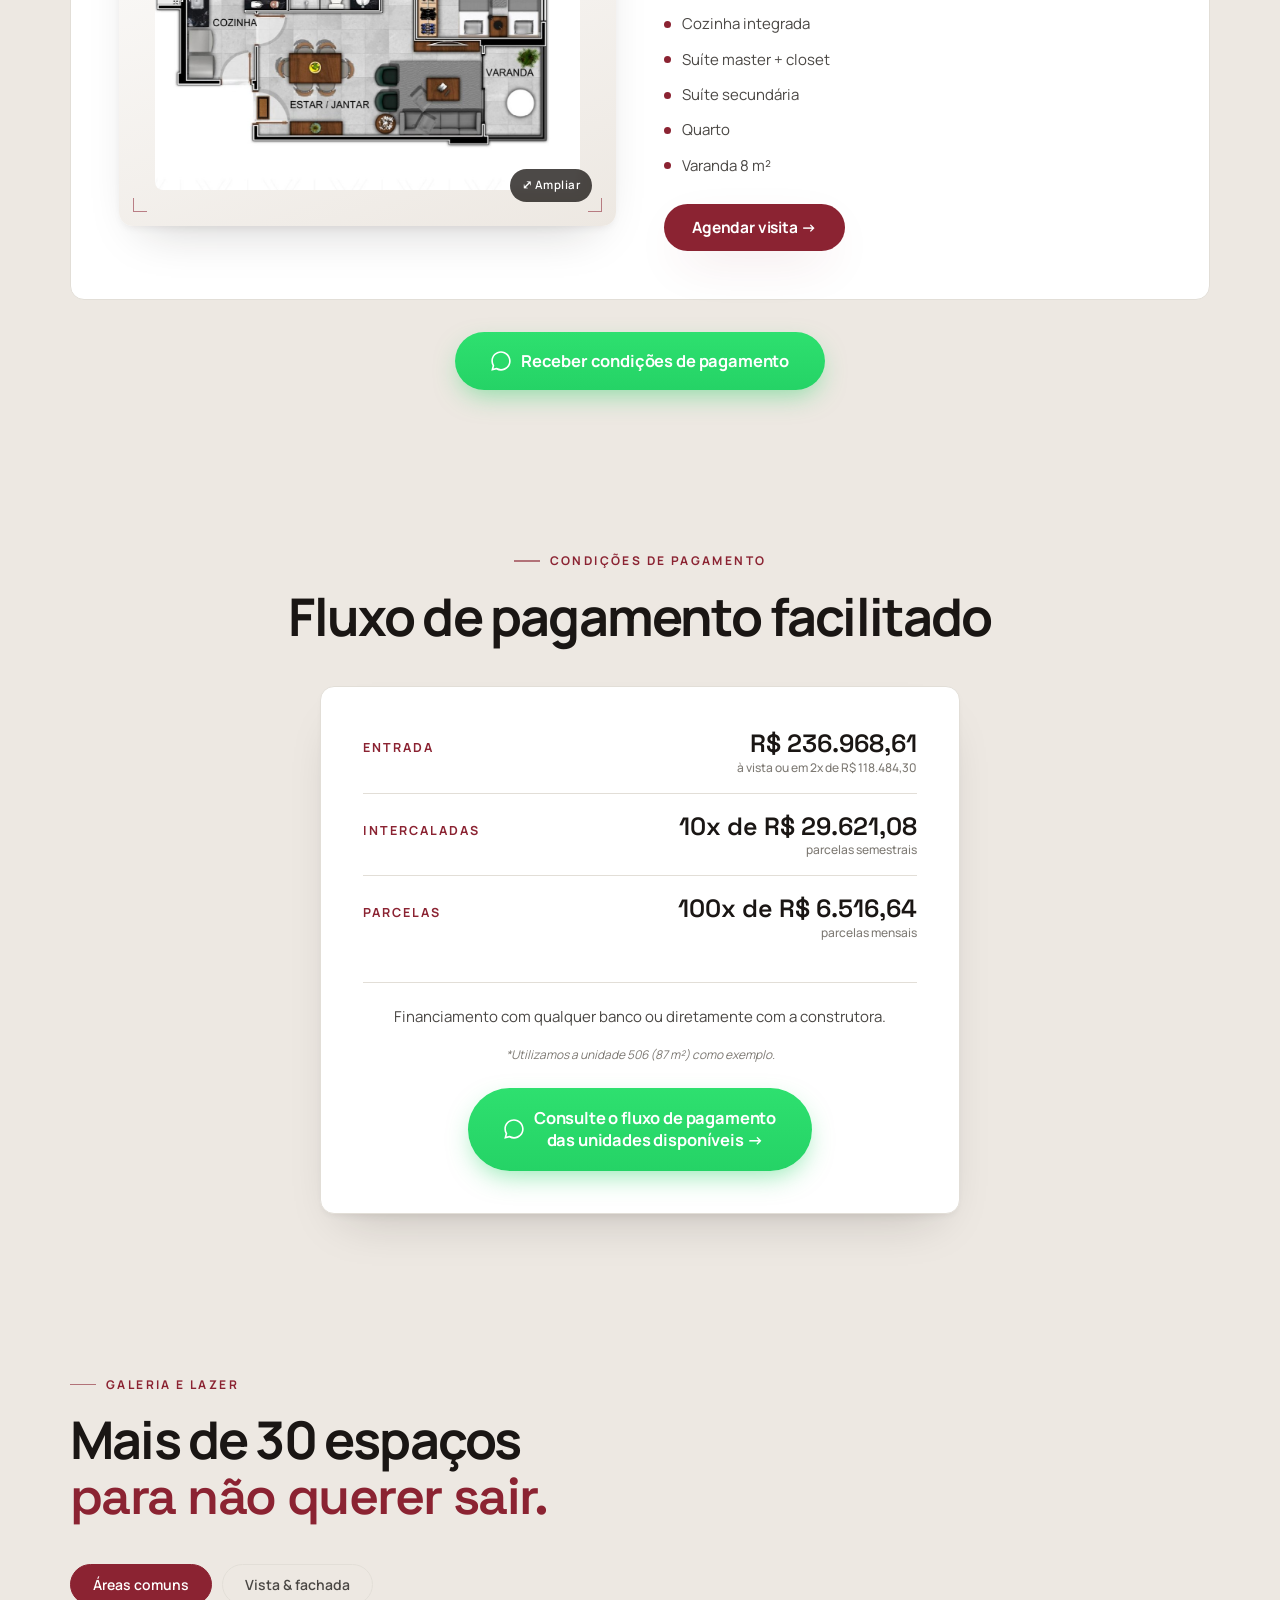
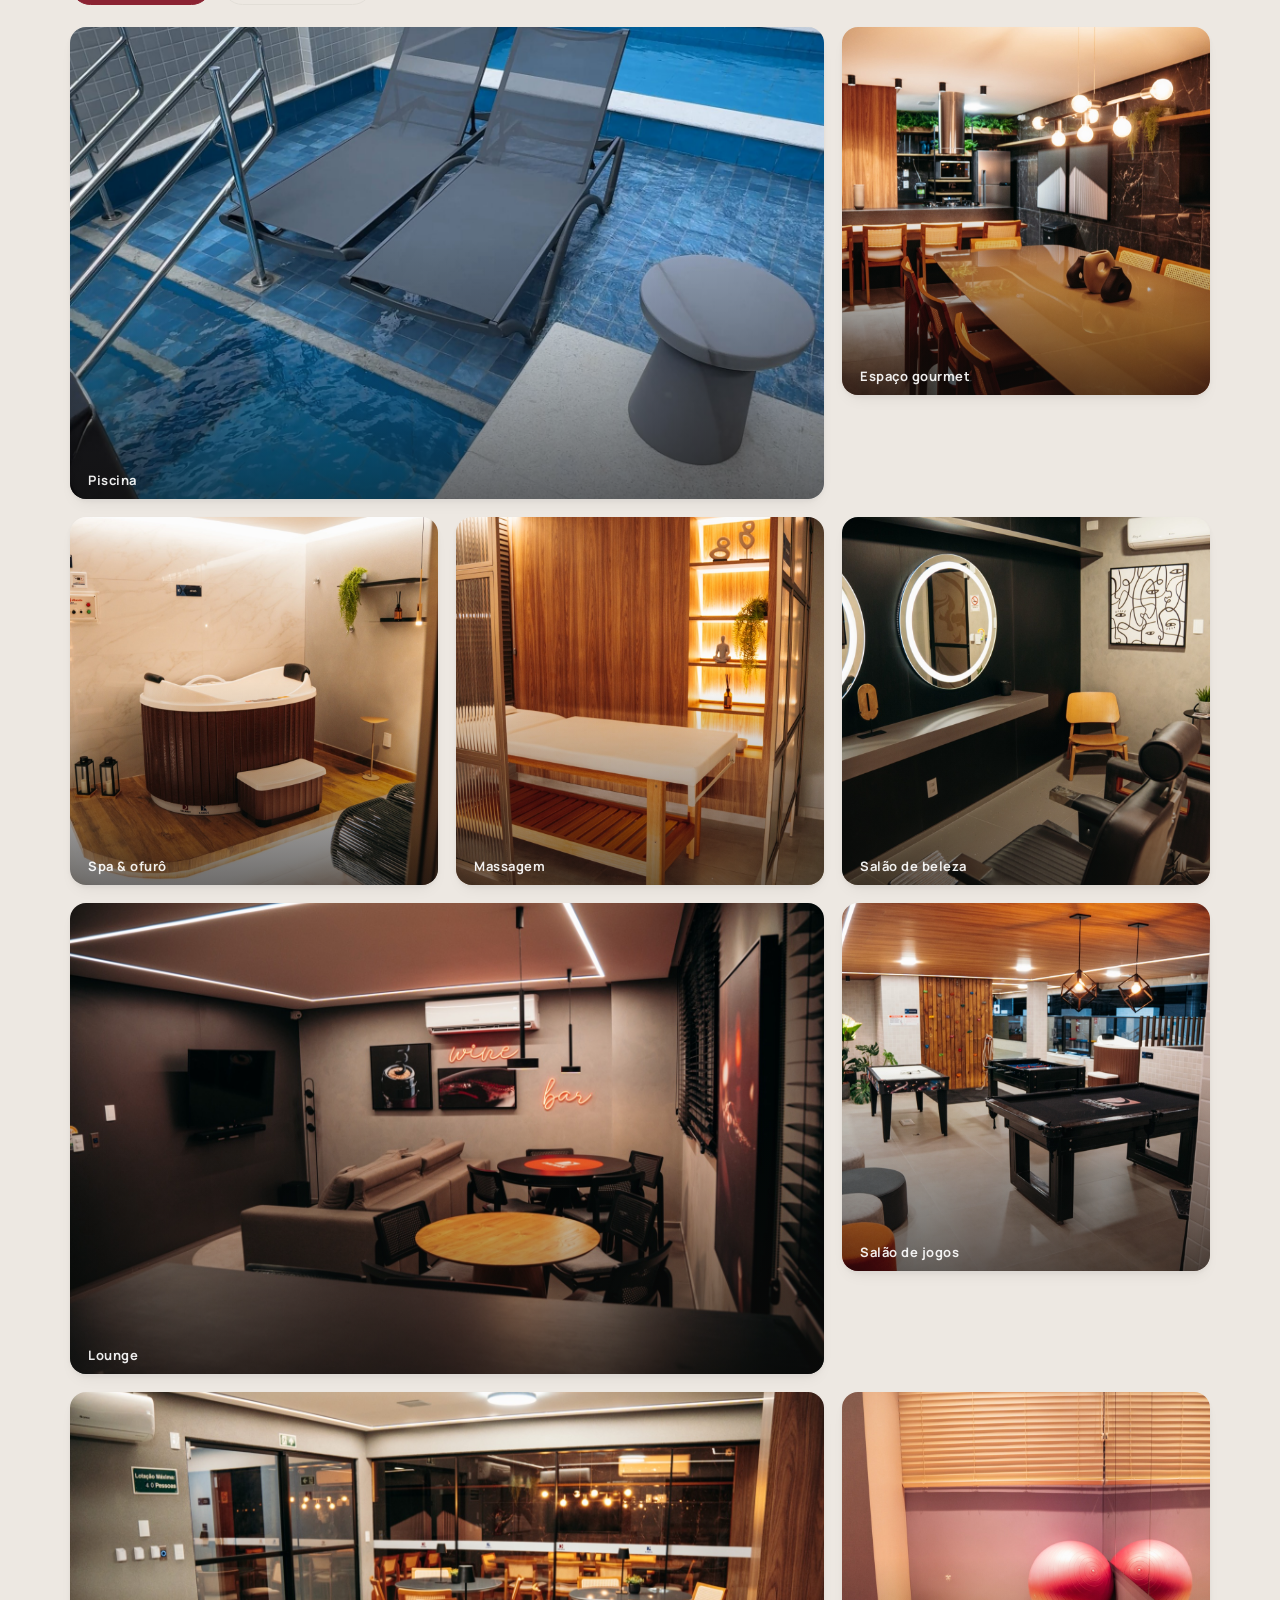
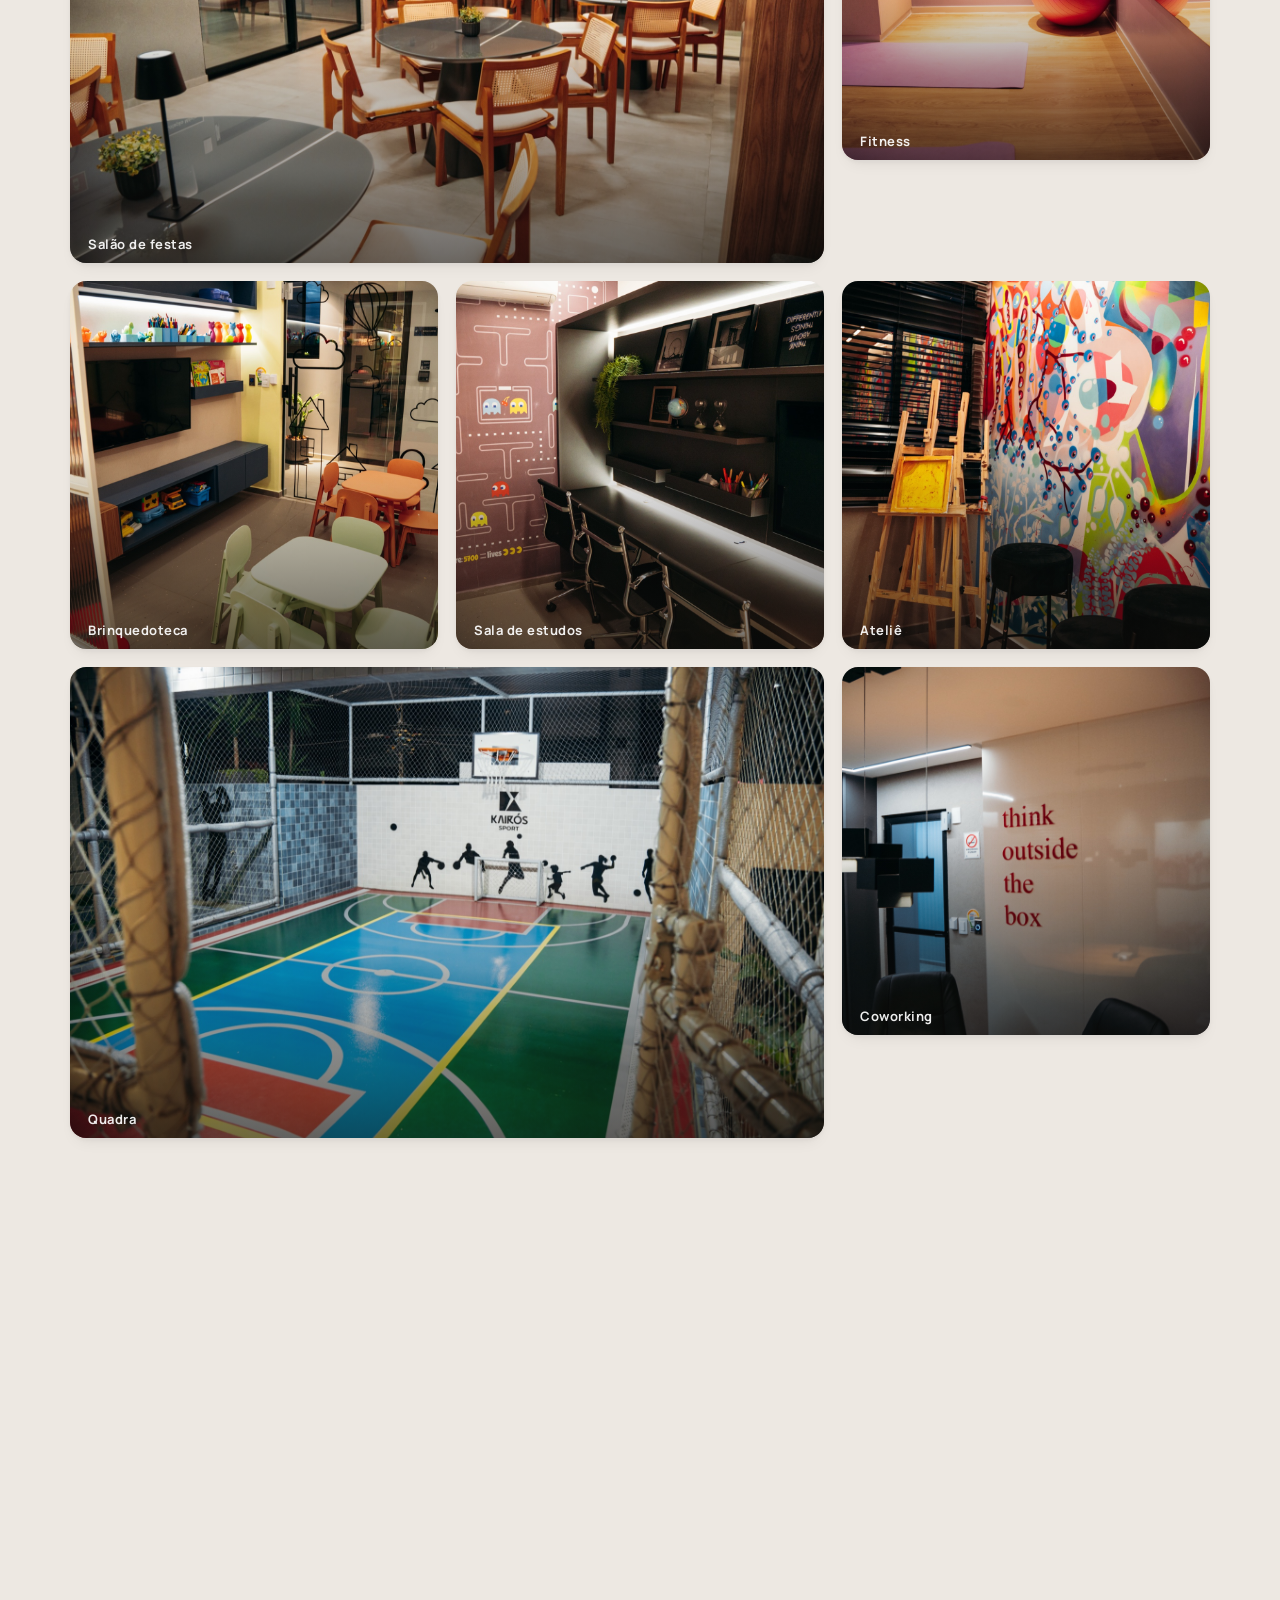
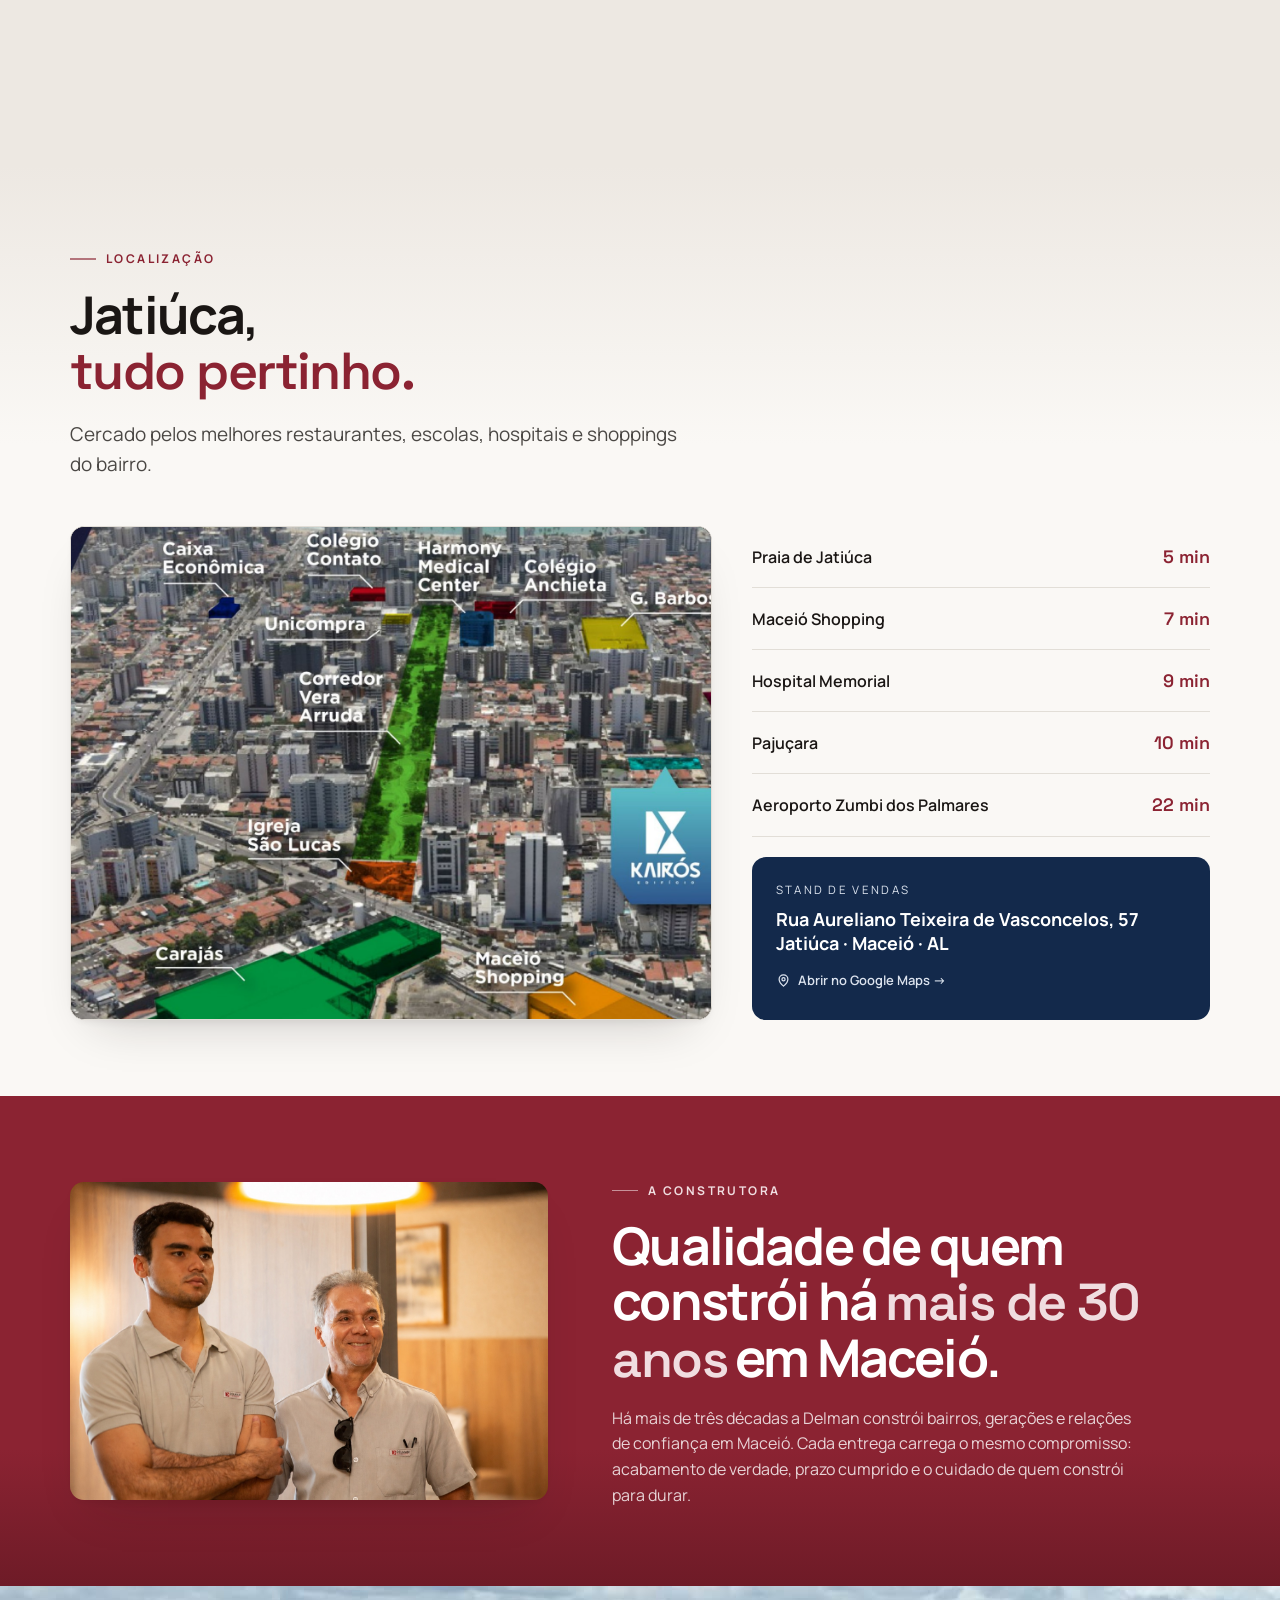
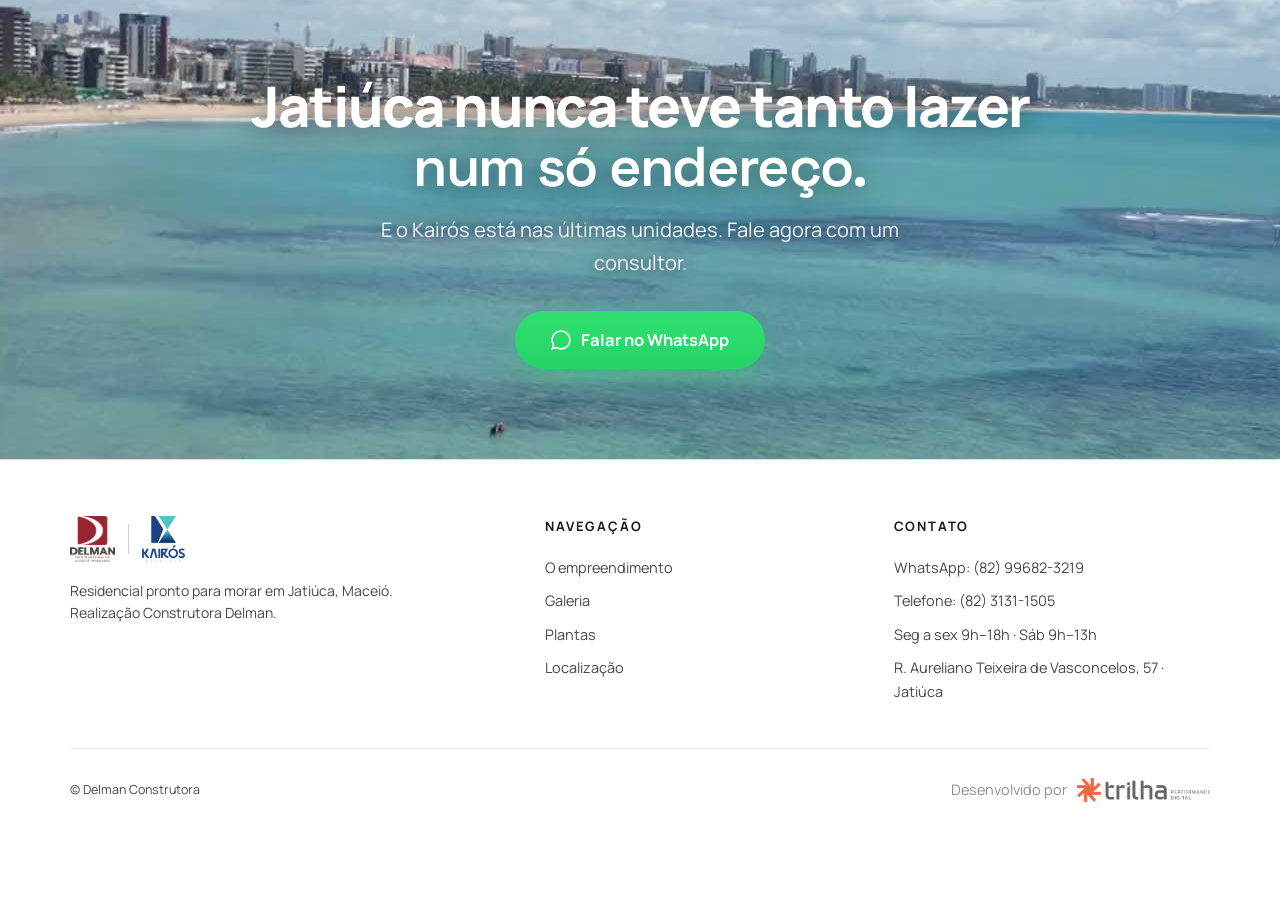
==== commit e0a06ef6: "LP: novo logo (marcas oficiais), 'mais de 30 anos', foto dos donos e galeria de lazer ampliada - Hea" ====
--- a/index.html
+++ b/index.html
@@ -6,7 +6,7 @@
 <title>Edifício Kairós · Apartamentos prontos em Jatiúca, Maceió · Delman</title>
 <meta name="description" content="Apartamento pronto para morar em Jatiúca, a 5 minutos da praia. Até 3 suítes, 87 a 97 m², lazer completo. Financiamento em até 100 meses direto com a Construtora Delman." />
 <meta property="og:title" content="Edifício Kairós · Jatiúca, Maceió" />
-<meta property="og:description" content="Pronto para morar, a 5 minutos da praia de Jatiúca. Até 3 suítes e lazer completo. Construtora Delman, 40 anos." />
+<meta property="og:description" content="Pronto para morar, a 5 minutos da praia de Jatiúca. Até 3 suítes e lazer completo. Construtora Delman, mais de 30 anos." />
 <meta property="og:image" content="imagens/hero-mar.jpg" />
 <meta property="og:type" content="website" />
 <link rel="preconnect" href="https://fonts.googleapis.com" />
@@ -52,20 +52,23 @@
   .btn-ghost{background:rgba(255,255,255,.06);border:1.5px solid rgba(255,255,255,.55);color:#fff;backdrop-filter:blur(6px)}
   .btn-ghost:hover{background:rgba(255,255,255,.16);transform:translateY(-3px)}
   .btn-lg{padding:19px 36px;font-size:16.5px}
+  @media(max-width:560px){.cta-pag{font-size:14px;padding:14px 22px;white-space:normal;text-align:center;line-height:1.3}}
   .wa-ico{width:20px;height:20px;flex:0 0 auto}
 
   /* header */
   header{position:fixed;top:0;left:0;right:0;z-index:50;transition:background .25s ease,box-shadow .25s ease,padding .25s ease;padding:16px 0}
   header.solid{background:rgba(250,248,245,.92);backdrop-filter:blur(12px);box-shadow:0 1px 0 var(--line);padding:10px 0}
   .nav{display:flex;align-items:center;justify-content:space-between;gap:16px}
-  .logo{height:38px;width:auto;transition:opacity .2s}
-  .logo-light{filter:brightness(0) invert(1)}
+  .brand{display:flex;align-items:center;gap:13px}
+  .brand .blogo{height:46px;width:auto;display:block;transition:filter .25s}
+  .brand .brand-sep{width:1px;height:30px;background:rgba(0,0,0,.18);transition:background .25s}
+  .brand.logo-light .brand-sep{background:rgba(255,255,255,.5)}
   .nav-links{display:flex;gap:26px;align-items:center}
   .nav-links a{font-size:14px;font-weight:600;color:#fff;opacity:.9;transition:opacity .2s}
   header.solid .nav-links a{color:var(--ink-2)}
   .nav-links a:hover{opacity:1;color:var(--wine)}
   .nav-cta{display:flex;align-items:center;gap:10px}
-  @media(max-width:880px){.nav-links{display:none}.logo{height:32px}}
+  @media(max-width:880px){.nav-links{display:none}.brand .blogo{height:40px}}
 
   /* hero */
   .hero{position:relative;min-height:100svh;display:flex;align-items:flex-end;color:#fff;overflow:hidden}
@@ -221,7 +224,8 @@
   /* footer */
   footer{background:#fff;color:var(--ink-2);padding:56px 0 110px;border-top:1px solid var(--line)}
   .foot-grid{display:grid;grid-template-columns:1.4fr 1fr 1fr;gap:32px}
-  footer .logo{height:40px;margin-bottom:16px}
+  .brand-foot{margin-bottom:18px}
+  .brand-foot .blogo{height:46px}
   footer h4{color:var(--ink);font-size:13px;letter-spacing:.14em;text-transform:uppercase;margin-bottom:14px;font-weight:700}
   footer a{display:block;padding:5px 0;font-size:14.5px;transition:color .2s}
   footer a:hover{color:var(--wine)}
@@ -394,7 +398,11 @@
 <!-- HEADER -->
 <header id="hdr">
   <div class="wrap nav">
-    <a href="#topo" aria-label="Edifício Kairós"><img class="logo logo-light" id="logo" src="imagens/brand-lockup.png" alt="Delman · Edifício Kairós" /></a>
+    <a href="#topo" class="brand logo-light" id="logo" aria-label="Delman · Edifício Kairós">
+      <img class="blogo" id="logo-d" src="imagens/logo-delman-branco.png" alt="Construtora Delman" />
+      <span class="brand-sep" aria-hidden="true"></span>
+      <img class="blogo" id="logo-k" src="imagens/logo-kairos-branco.png" alt="Edifício Kairós" />
+    </a>
     <nav class="nav-links">
       <a href="#beneficios">O empreendimento</a>
       <a href="#galeria">Galeria</a>
@@ -521,11 +529,11 @@
         <span class="feat-body"><span class="feat-ttl">Lazer de resort</span><span class="feat-txt">Piscina, academia e mais de 30 espaços de convivência.</span></span>
         <span class="feat-arrow">↗</span>
       </a>
-      <a class="feat" href="#galeria" style="background-image:url('imagens/gourmet.jpg')">
+      <a class="feat" href="#galeria" style="background-image:url('imagens/lazer-gourmet.jpg')">
         <span class="feat-body"><span class="feat-ttl">Para receber bem</span><span class="feat-txt">Espaço gourmet e lounges pensados para a sua vida social.</span></span>
         <span class="feat-arrow">↗</span>
       </a>
-      <a class="feat" href="#plantas" style="background-image:url('imagens/lounge.jpg')">
+      <a class="feat" href="#plantas" style="background-image:url('imagens/lazer-festas.jpg')">
         <span class="feat-body"><span class="feat-ttl">Acabamento de verdade</span><span class="feat-txt">Apartamentos amplos, prontos para morar, com até 3 suítes.</span></span>
         <span class="feat-arrow">↗</span>
       </a>
@@ -543,7 +551,7 @@
     <div class="ptabs rv" id="ptabs"></div>
     <div class="ppanel rv" id="ppanel"></div>
     <div style="margin-top:32px;text-align:center" class="rv">
-      <a class="btn btn-wa btn-lg" href="https://wa.me/5582996823219?text=Quero%20conhecer%20as%20condi%C3%A7%C3%B5es%20de%20pagamento%20do%20Edif%C3%ADcio%20Kair%C3%B3s." target="_blank" rel="noopener">
+      <a class="btn btn-wa btn-lg cta-pag" href="https://wa.me/5582996823219?text=Quero%20conhecer%20as%20condi%C3%A7%C3%B5es%20de%20pagamento%20do%20Edif%C3%ADcio%20Kair%C3%B3s." target="_blank" rel="noopener">
         <svg class="wa-ico" viewBox="0 0 32 32" fill="currentColor"><path d="M16 .4C7.4.4.5 7.3.5 15.9c0 2.8.7 5.4 2 7.8L.4 31.6l8.1-2.1c2.3 1.2 4.8 1.9 7.5 1.9 8.6 0 15.5-6.9 15.5-15.5S24.6.4 16 .4zm0 28.3c-2.4 0-4.7-.6-6.7-1.8l-.5-.3-4.8 1.3 1.3-4.7-.3-.5c-1.3-2.1-2-4.5-2-7 0-7.1 5.8-12.9 12.9-12.9S28.9 8.8 28.9 16 23.1 28.7 16 28.7z"/></svg>
         Receber condições de pagamento
       </a>
@@ -589,10 +597,19 @@
     </div>
     <div class="gallery stagger" id="gallery">
       <button class="gitem g-wide" data-cat="lazer" data-lb="imagens/piscina.jpg" data-cap="Piscina"><img src="imagens/piscina.jpg" loading="lazy" alt="Piscina"><span class="plus">+</span><span class="cap">Piscina</span></button>
-      <button class="gitem g-tall" data-cat="lazer" data-lb="imagens/academia.jpg" data-cap="Academia"><img src="imagens/academia.jpg" loading="lazy" alt="Academia"><span class="plus">+</span><span class="cap">Academia</span></button>
-      <button class="gitem g-sq" data-cat="lazer" data-lb="imagens/gourmet.jpg" data-cap="Espaço gourmet"><img src="imagens/gourmet.jpg" loading="lazy" alt="Espaço gourmet"><span class="plus">+</span><span class="cap">Espaço gourmet</span></button>
-      <button class="gitem g-sq" data-cat="lazer" data-lb="imagens/lounge.jpg" data-cap="Lounge"><img src="imagens/lounge.jpg" loading="lazy" alt="Lounge"><span class="plus">+</span><span class="cap">Lounge</span></button>
-      <button class="gitem g-sq" data-cat="lazer" data-lb="imagens/quadra.jpg" data-cap="Quadra poliesportiva"><img src="imagens/quadra.jpg" loading="lazy" alt="Quadra poliesportiva"><span class="plus">+</span><span class="cap">Quadra</span></button>
+      <button class="gitem g-sq" data-cat="lazer" data-lb="imagens/lazer-gourmet.jpg" data-cap="Espaço gourmet"><img src="imagens/lazer-gourmet.jpg" loading="lazy" alt="Espaço gourmet"><span class="plus">+</span><span class="cap">Espaço gourmet</span></button>
+      <button class="gitem g-sq" data-cat="lazer" data-lb="imagens/lazer-spa.jpg" data-cap="Spa com ofurô"><img src="imagens/lazer-spa.jpg" loading="lazy" alt="Spa com ofurô"><span class="plus">+</span><span class="cap">Spa &amp; ofurô</span></button>
+      <button class="gitem g-sq" data-cat="lazer" data-lb="imagens/lazer-massagem.jpg" data-cap="Sala de massagem"><img src="imagens/lazer-massagem.jpg" loading="lazy" alt="Sala de massagem"><span class="plus">+</span><span class="cap">Massagem</span></button>
+      <button class="gitem g-sq" data-cat="lazer" data-lb="imagens/lazer-beleza.jpg" data-cap="Salão de beleza"><img src="imagens/lazer-beleza.jpg" loading="lazy" alt="Salão de beleza"><span class="plus">+</span><span class="cap">Salão de beleza</span></button>
+      <button class="gitem g-wide" data-cat="lazer" data-lb="imagens/lazer-lounge.jpg" data-cap="Lounge &amp; wine bar"><img src="imagens/lazer-lounge.jpg" loading="lazy" alt="Lounge e wine bar"><span class="plus">+</span><span class="cap">Lounge</span></button>
+      <button class="gitem g-sq" data-cat="lazer" data-lb="imagens/lazer-jogos.jpg" data-cap="Salão de jogos"><img src="imagens/lazer-jogos.jpg" loading="lazy" alt="Salão de jogos"><span class="plus">+</span><span class="cap">Salão de jogos</span></button>
+      <button class="gitem g-wide" data-cat="lazer" data-lb="imagens/lazer-festas.jpg" data-cap="Salão de festas"><img src="imagens/lazer-festas.jpg" loading="lazy" alt="Salão de festas"><span class="plus">+</span><span class="cap">Salão de festas</span></button>
+      <button class="gitem g-sq" data-cat="lazer" data-lb="imagens/lazer-fitness.jpg" data-cap="Espaço fitness"><img src="imagens/lazer-fitness.jpg" loading="lazy" alt="Espaço fitness"><span class="plus">+</span><span class="cap">Fitness</span></button>
+      <button class="gitem g-sq" data-cat="lazer" data-lb="imagens/lazer-kids.jpg" data-cap="Brinquedoteca"><img src="imagens/lazer-kids.jpg" loading="lazy" alt="Brinquedoteca"><span class="plus">+</span><span class="cap">Brinquedoteca</span></button>
+      <button class="gitem g-sq" data-cat="lazer" data-lb="imagens/lazer-estudos.jpg" data-cap="Sala de estudos"><img src="imagens/lazer-estudos.jpg" loading="lazy" alt="Sala de estudos"><span class="plus">+</span><span class="cap">Sala de estudos</span></button>
+      <button class="gitem g-sq" data-cat="lazer" data-lb="imagens/lazer-atelie.jpg" data-cap="Ateliê de arte"><img src="imagens/lazer-atelie.jpg" loading="lazy" alt="Ateliê de arte"><span class="plus">+</span><span class="cap">Ateliê</span></button>
+      <button class="gitem g-wide" data-cat="lazer" data-lb="imagens/lazer-quadra.jpg" data-cap="Quadra poliesportiva"><img src="imagens/lazer-quadra.jpg" loading="lazy" alt="Quadra poliesportiva"><span class="plus">+</span><span class="cap">Quadra</span></button>
+      <button class="gitem g-sq" data-cat="lazer" data-lb="imagens/lazer-coworking.jpg" data-cap="Coworking"><img src="imagens/lazer-coworking.jpg" loading="lazy" alt="Coworking"><span class="plus">+</span><span class="cap">Coworking</span></button>
       <button class="gitem g-wide" data-cat="vista" hidden data-lb="imagens/hero-torre.jpg" data-cap="Fachada do Edifício Kairós"><img src="imagens/hero-torre.jpg" loading="lazy" alt="Fachada do Edifício Kairós"><span class="plus">+</span><span class="cap">Fachada</span></button>
       <button class="gitem g-tall" data-cat="vista" hidden data-lb="imagens/hero-mar.jpg" data-cap="Vista do mar de Jatiúca"><img src="imagens/hero-mar.jpg" loading="lazy" alt="Vista do mar de Jatiúca"><span class="plus">+</span><span class="cap">Vista do mar</span></button>
       <button class="gitem g-sq" data-cat="vista" hidden data-lb="imagens/localizacao-aerea.jpg" data-cap="Jatiúca · vista aérea"><img src="imagens/localizacao-aerea.jpg" loading="lazy" alt="Jatiúca vista aérea"><span class="plus">+</span><span class="cap">Vista aérea</span></button>
@@ -615,7 +632,11 @@
         <li>Espaço pilates</li>
         <li>Espaço mulher</li>
         <li>Salão de beleza</li>
+        <li>Spa com ofurô</li>
+        <li>Sala de massagem</li>
         <li>Salão de festas</li>
+        <li>Salão de jogos</li>
+        <li>Ateliê de arte</li>
         <li>Coworking</li>
         <li>Espaço delivery</li>
         <li>Bicicletário</li>
@@ -668,8 +689,8 @@
       <div class="rv"><img src="imagens/construtora-delman.jpg" loading="lazy" alt="Construtora Delman"></div>
       <div class="rv">
         <div class="eyebrow" style="color:var(--wine-soft)">A construtora</div>
-        <h2 class="h2">Qualidade de quem constrói há <span class="serif" style="color:var(--wine-soft)">40 anos</span> em Maceió.</h2>
-        <p>Há quatro décadas a Delman constrói bairros, gerações e relações de confiança em Maceió. Cada entrega carrega o mesmo compromisso: acabamento de verdade, prazo cumprido e o cuidado de quem constrói para durar.</p>
+        <h2 class="h2">Qualidade de quem constrói há <span class="serif" style="color:var(--wine-soft)">mais de 30 anos</span> em Maceió.</h2>
+        <p>Há mais de três décadas a Delman constrói bairros, gerações e relações de confiança em Maceió. Cada entrega carrega o mesmo compromisso: acabamento de verdade, prazo cumprido e o cuidado de quem constrói para durar.</p>
       </div>
     </div>
   </div>
@@ -700,7 +721,11 @@
   <div class="wrap">
     <div class="foot-grid">
       <div>
-        <img class="logo" src="imagens/brand-lockup-navy.png" alt="Delman · Edifício Kairós">
+        <div class="brand brand-foot">
+          <img class="blogo" src="imagens/logo-delman.png" alt="Construtora Delman" />
+          <span class="brand-sep" aria-hidden="true"></span>
+          <img class="blogo" src="imagens/logo-kairos.png" alt="Edifício Kairós" />
+        </div>
         <p style="max-width:340px;font-size:14px">Residencial pronto para morar em Jatiúca, Maceió. Realização Construtora Delman.</p>
       </div>
       <div>
@@ -738,10 +763,10 @@
 
 <script>
   // header solid on scroll
-  var hdr=document.getElementById('hdr'),logo=document.getElementById('logo');
+  var hdr=document.getElementById('hdr'),logo=document.getElementById('logo'),logoK=document.getElementById('logo-k'),logoD=document.getElementById('logo-d');
   function onScroll(){
-    if(window.scrollY>40){hdr.classList.add('solid');logo.src='imagens/brand-lockup-navy.png';logo.classList.remove('logo-light');}
-    else{hdr.classList.remove('solid');logo.src='imagens/brand-lockup.png';logo.classList.add('logo-light');}
+    if(window.scrollY>40){hdr.classList.add('solid');logo.classList.remove('logo-light');if(logoD)logoD.src='imagens/logo-delman.png';if(logoK)logoK.src='imagens/logo-kairos.png';}
+    else{hdr.classList.remove('solid');logo.classList.add('logo-light');if(logoD)logoD.src='imagens/logo-delman-branco.png';if(logoK)logoK.src='imagens/logo-kairos-branco.png';}
   }
   window.addEventListener('scroll',onScroll,{passive:true});onScroll();
 
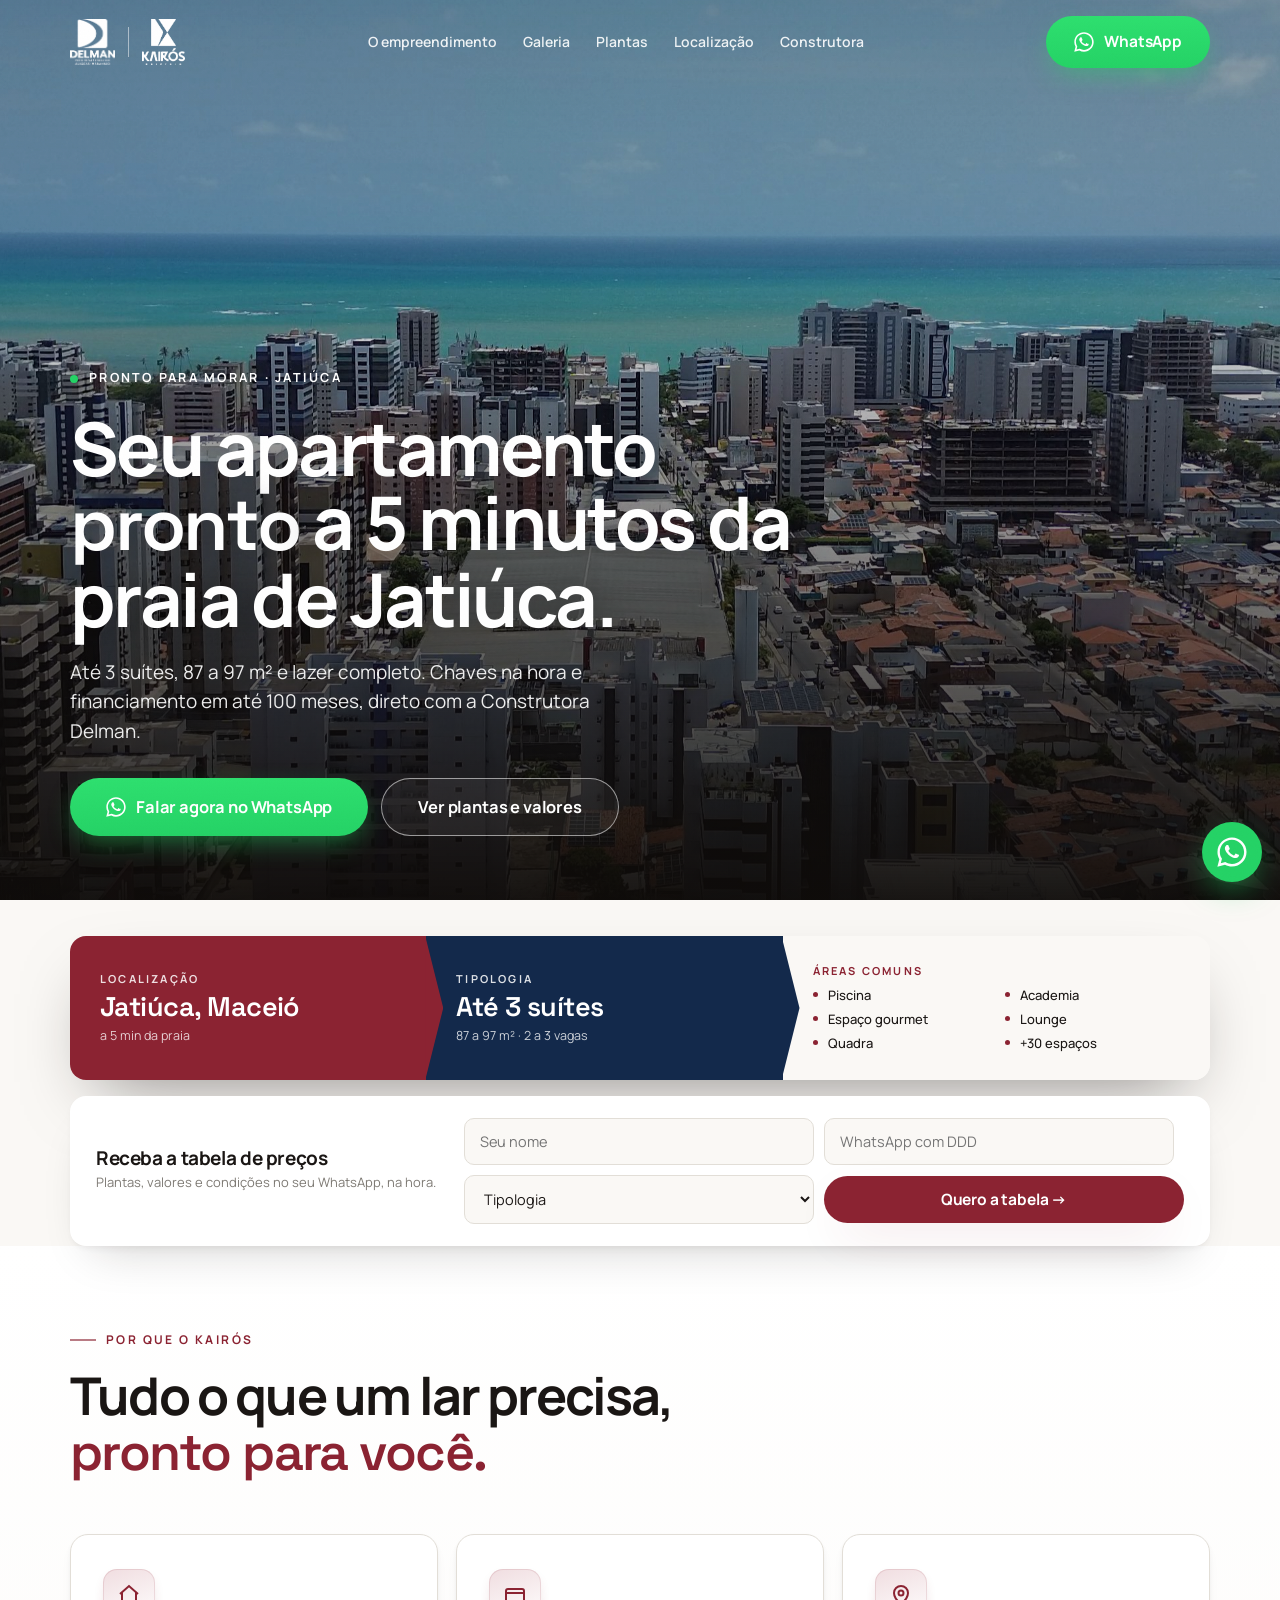
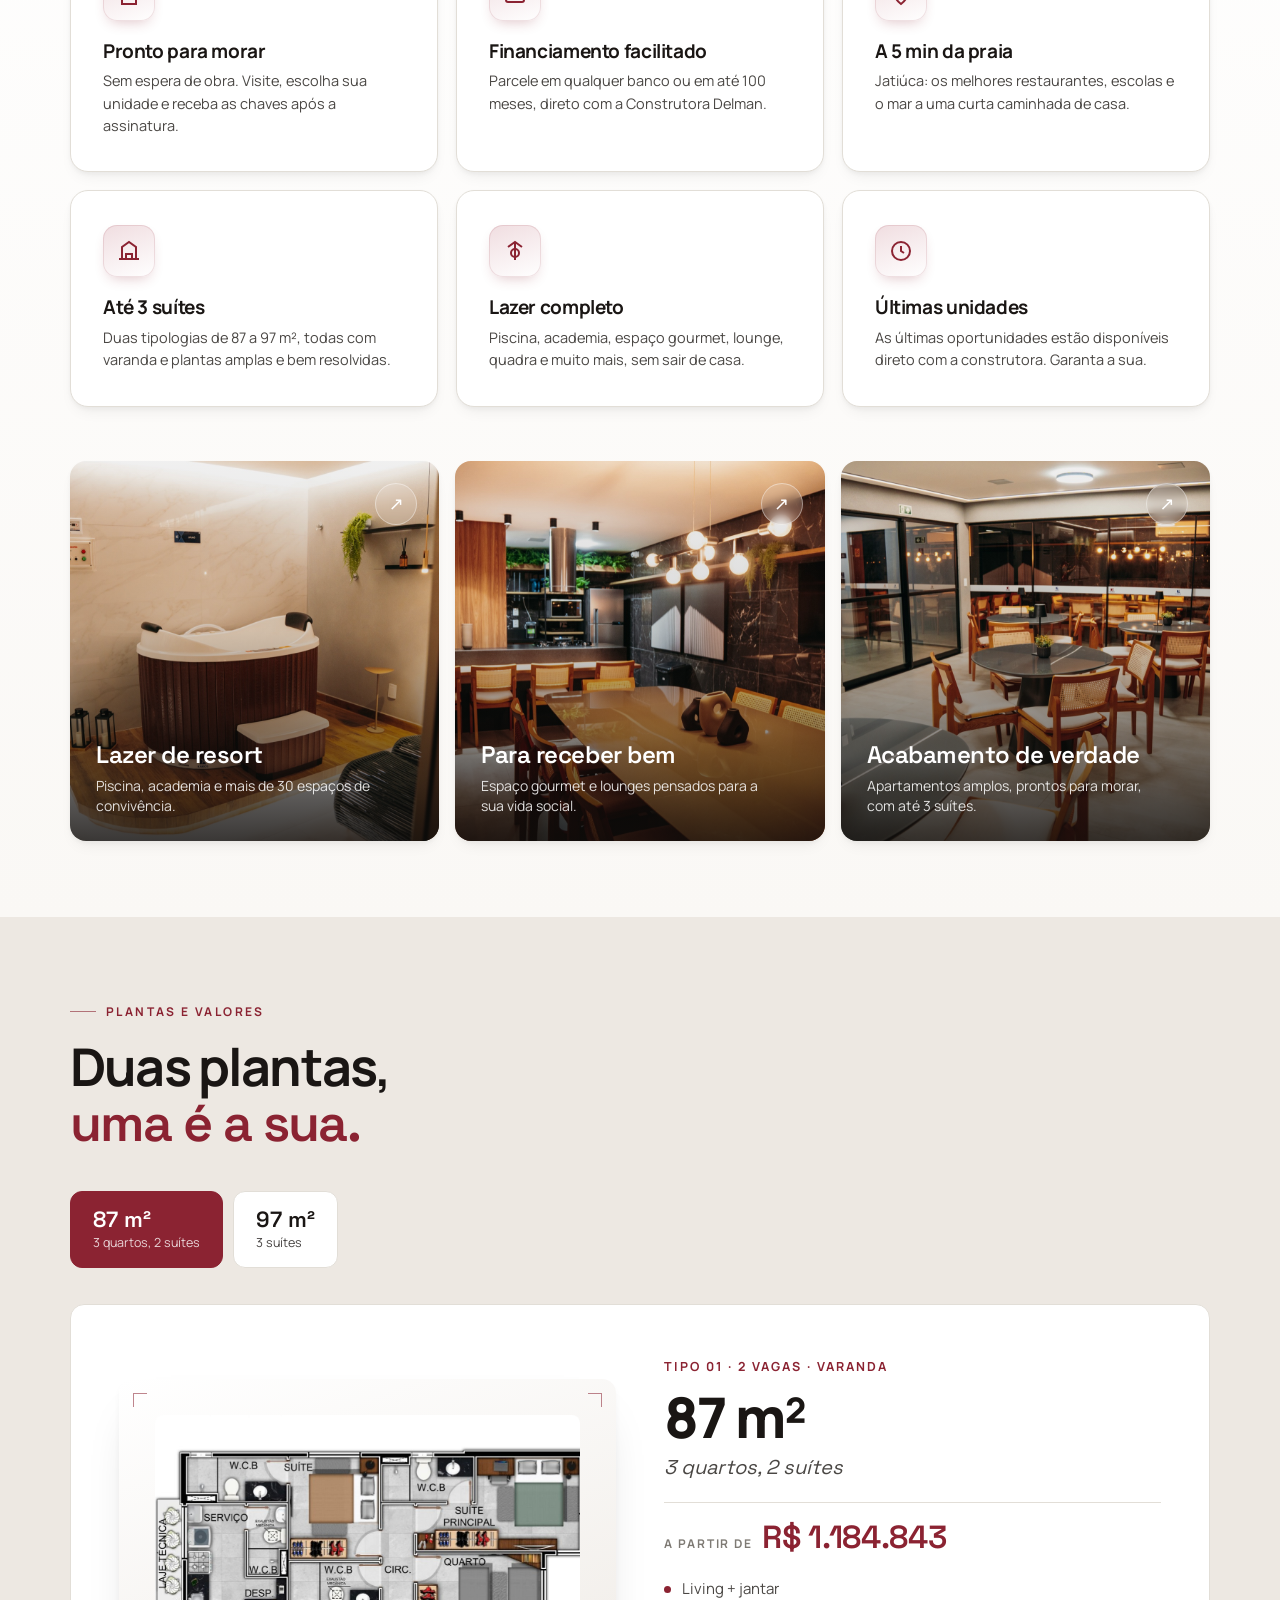
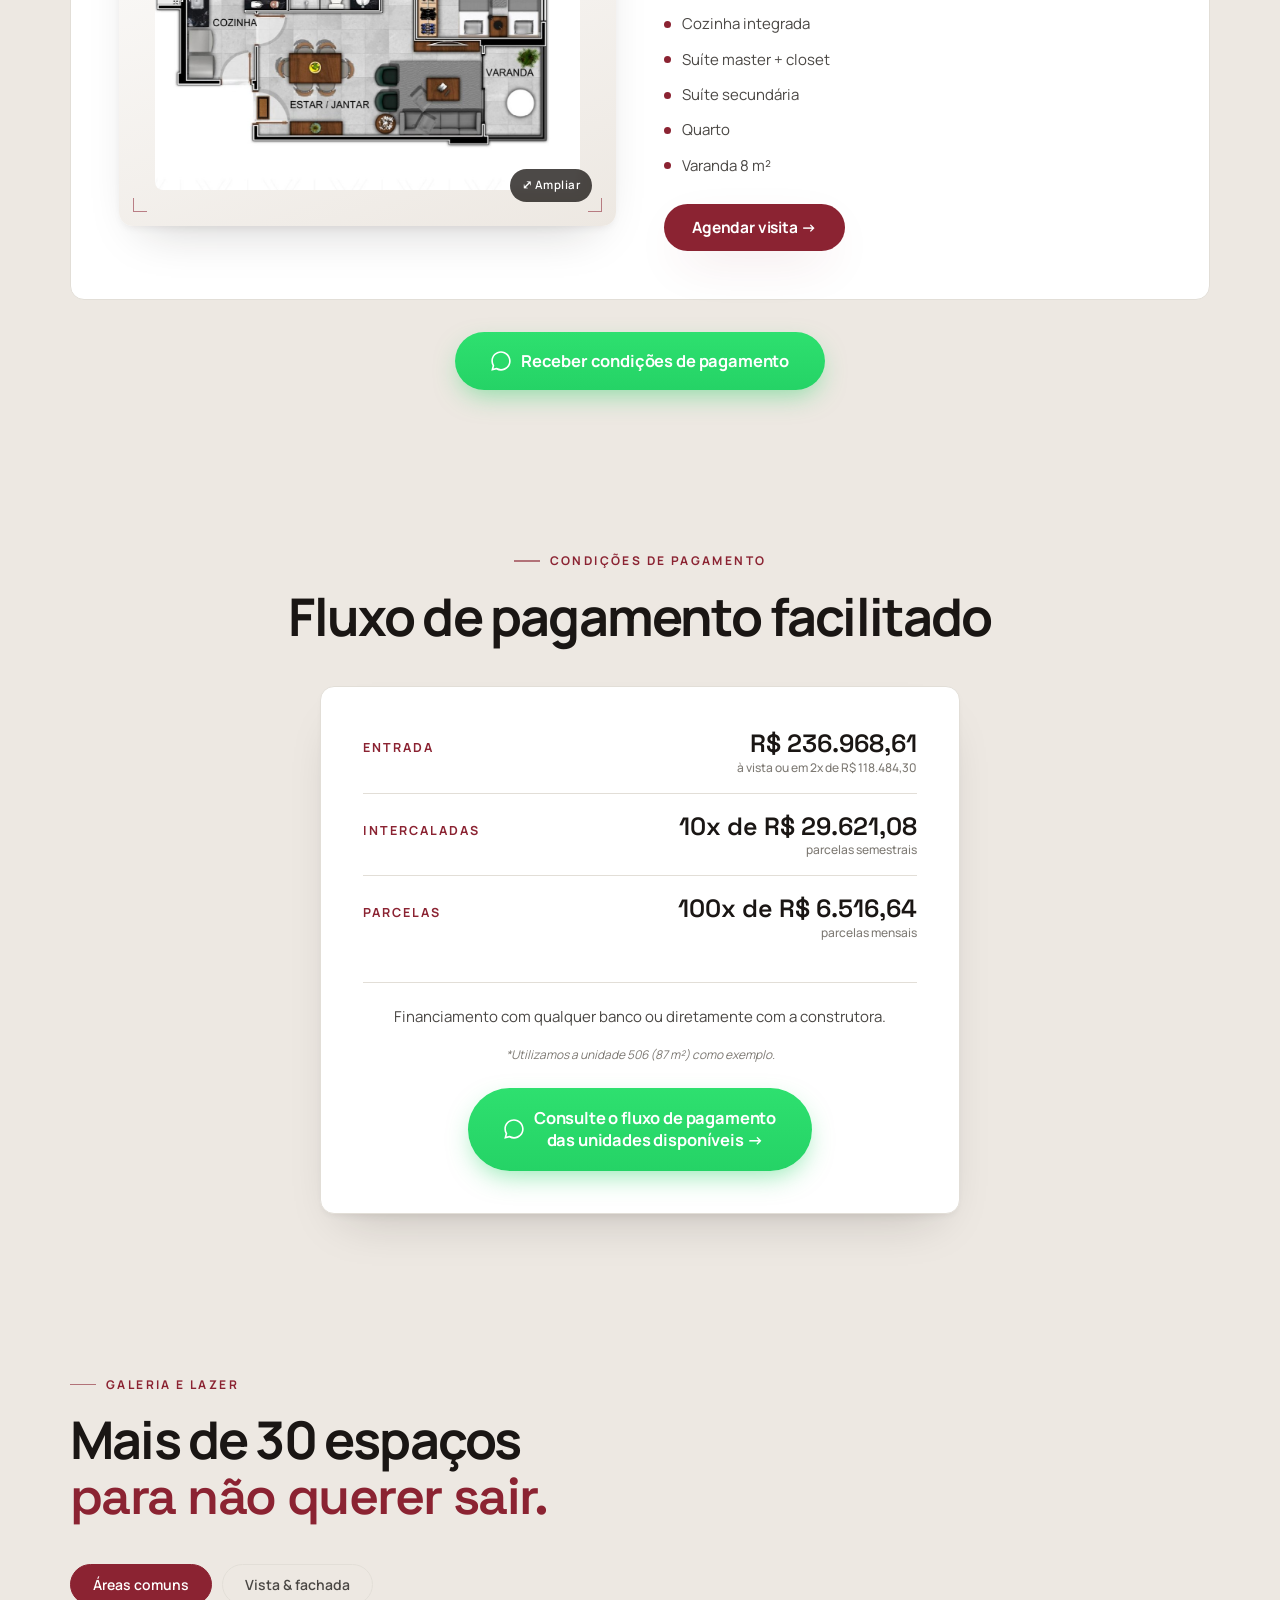
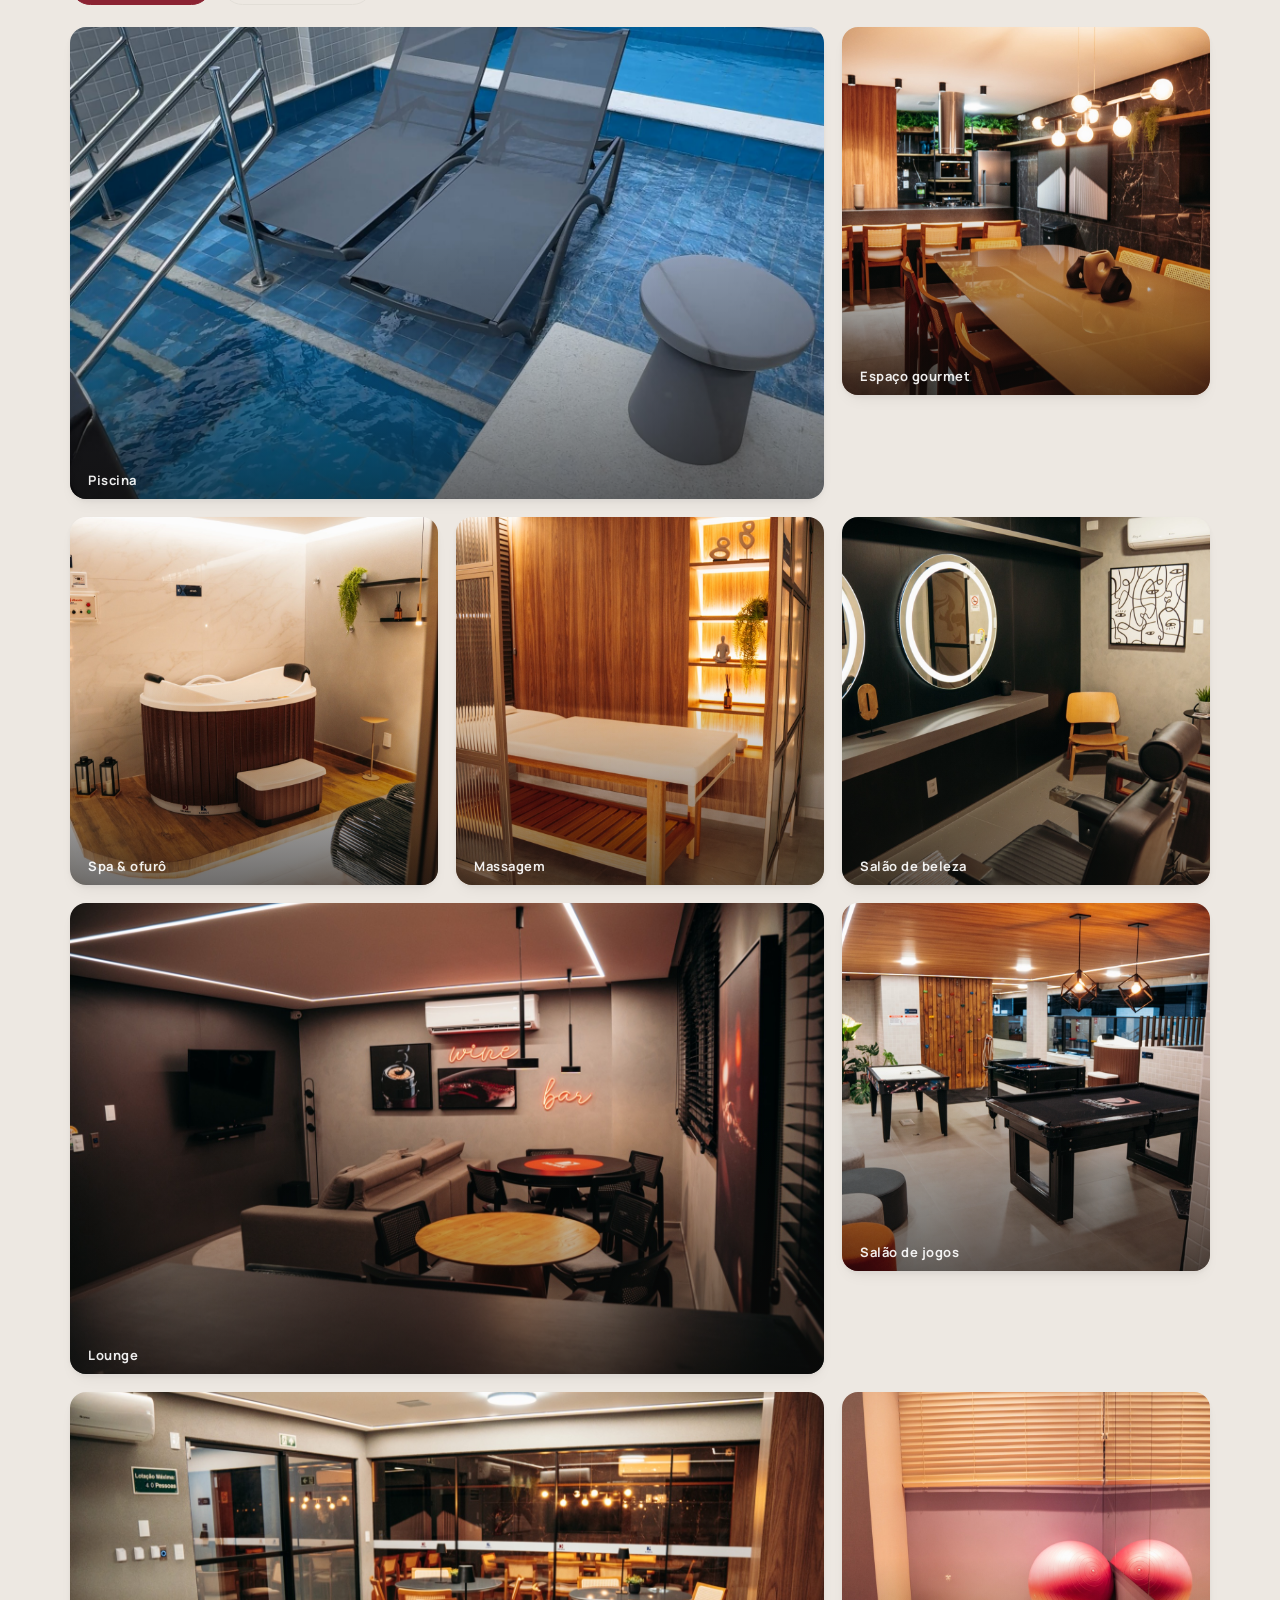
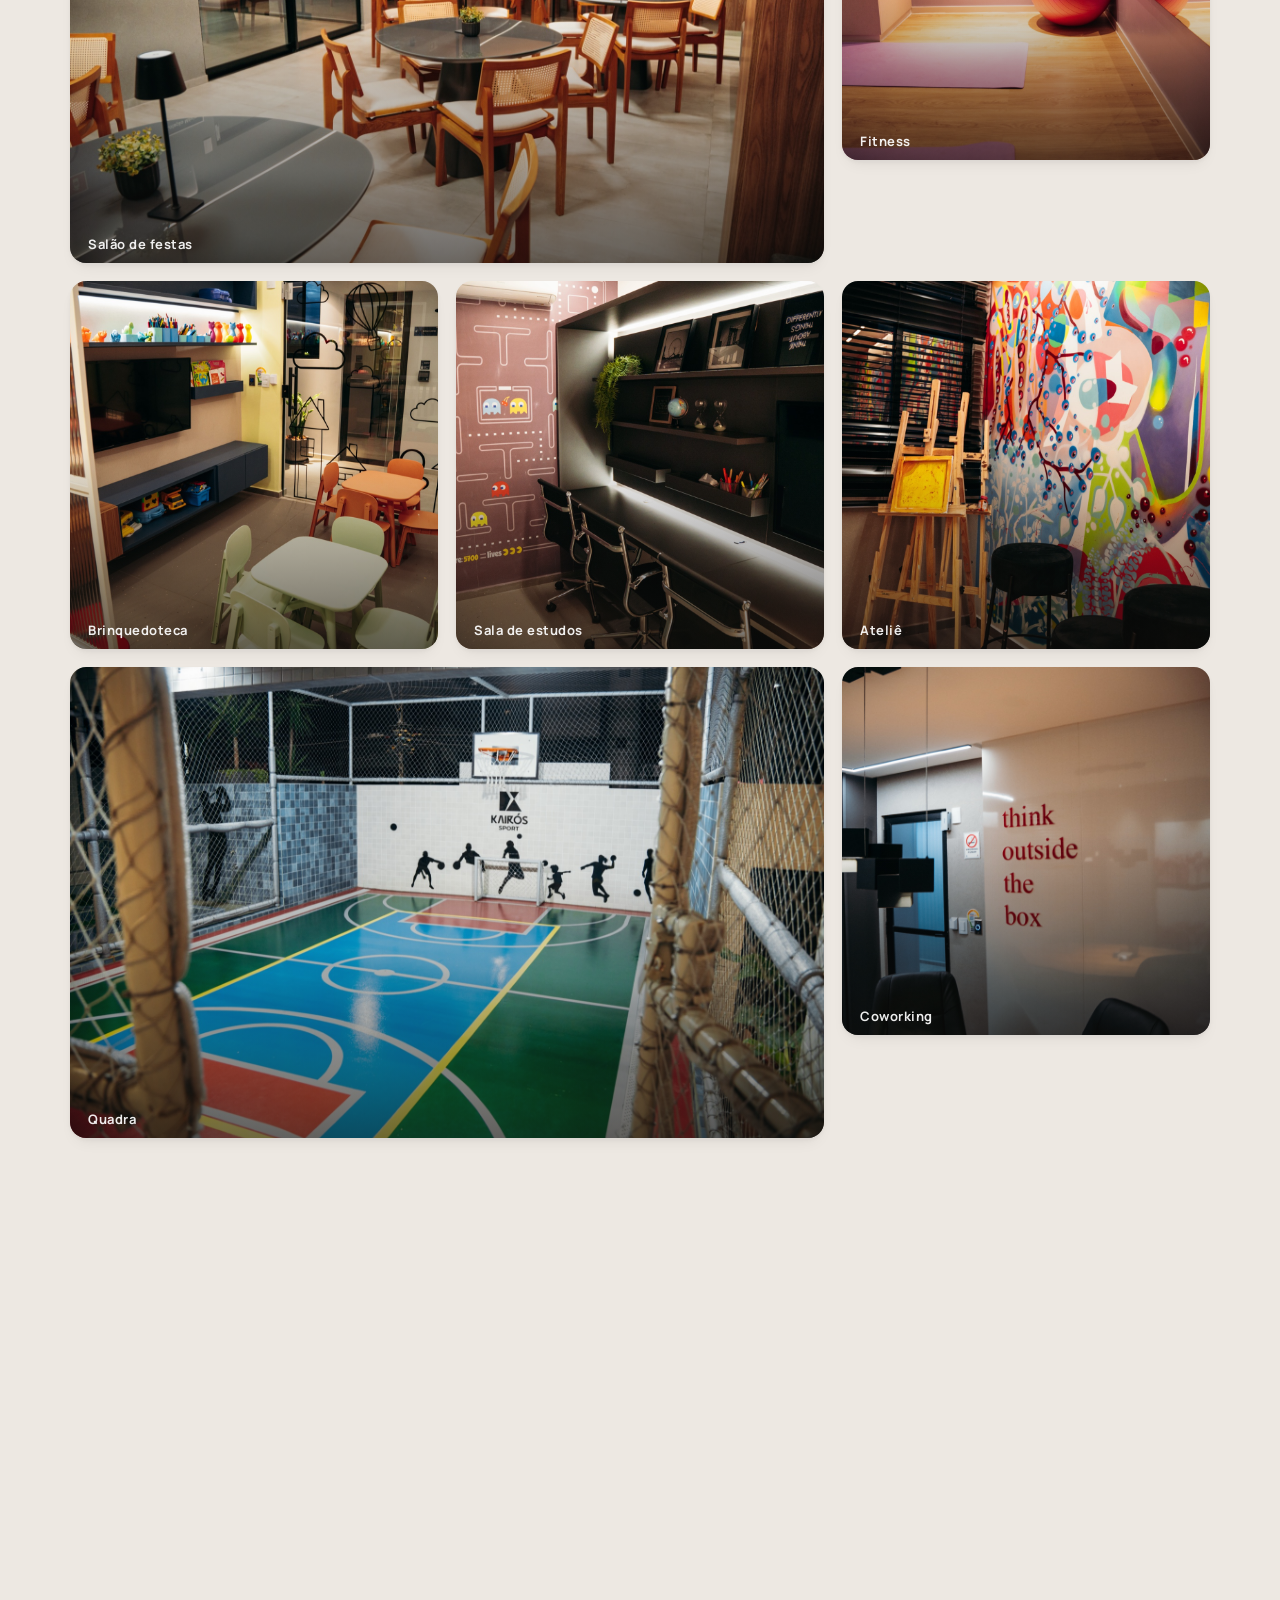
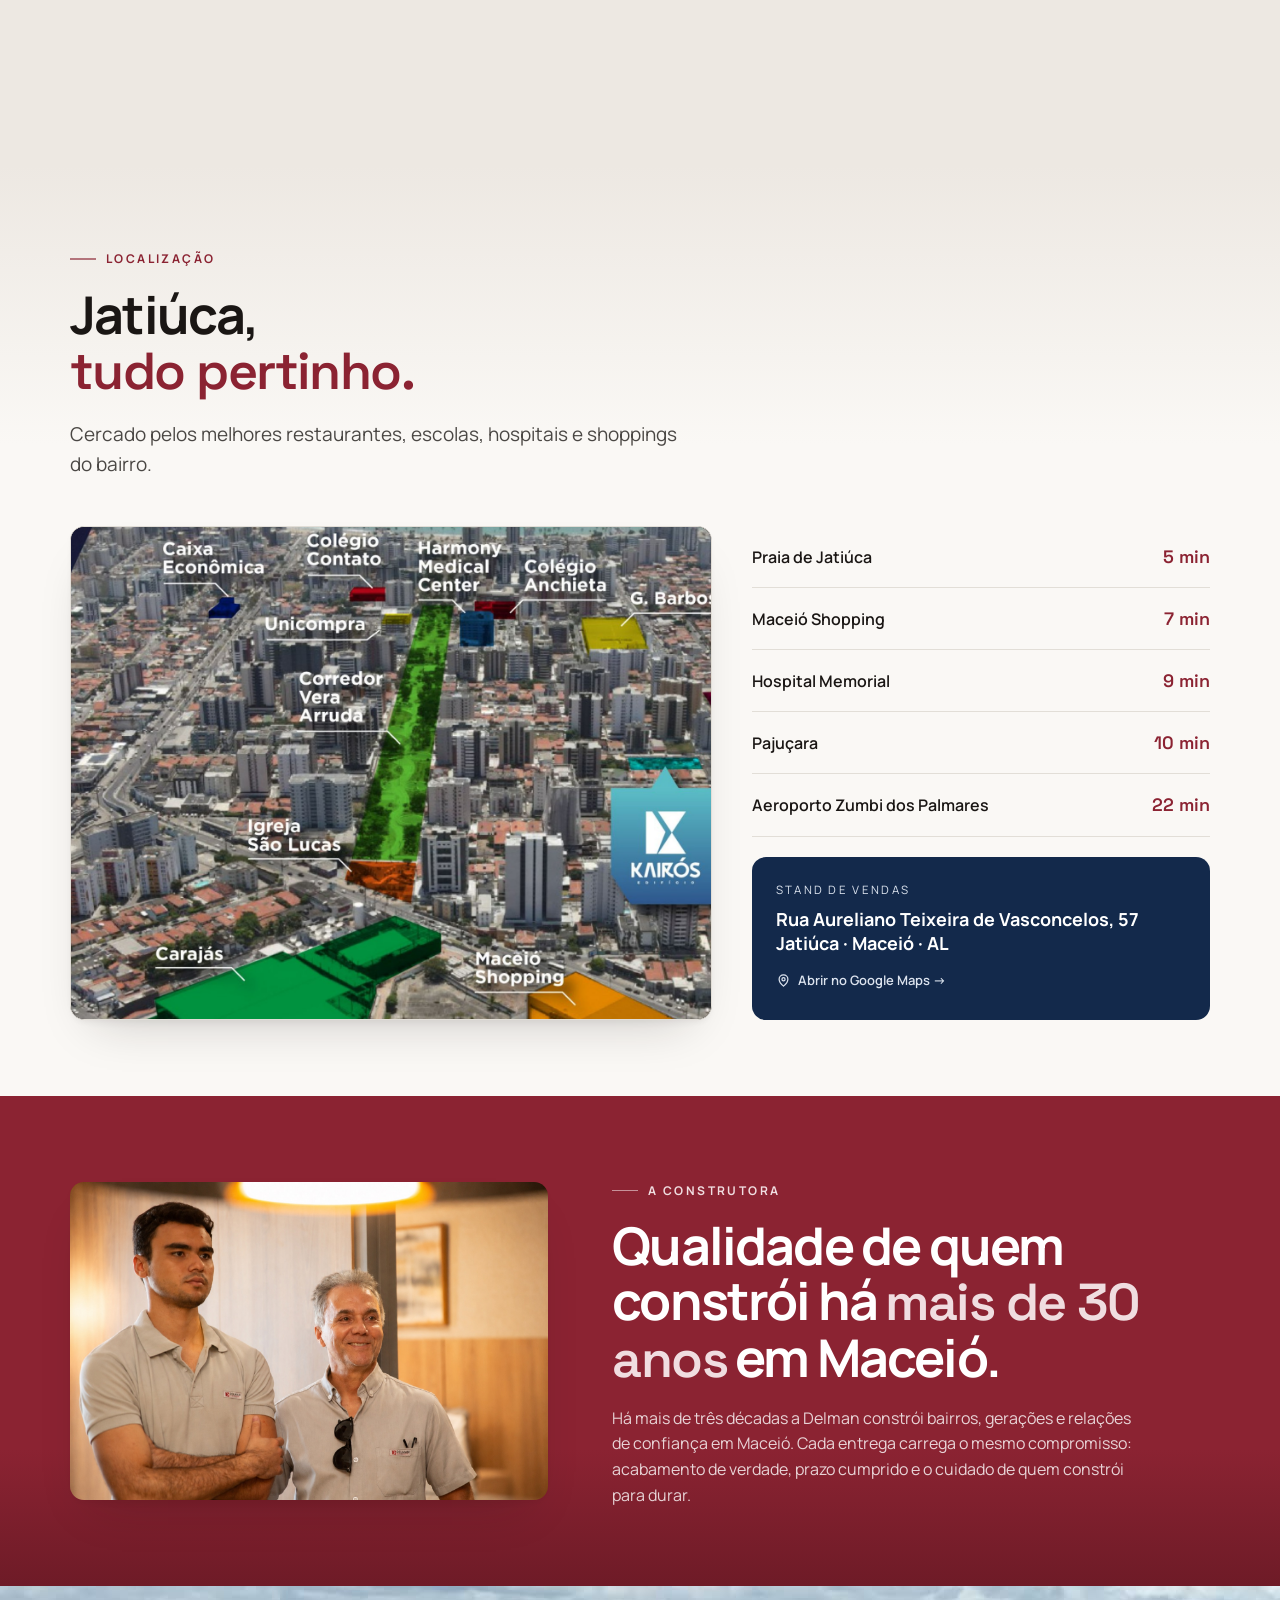
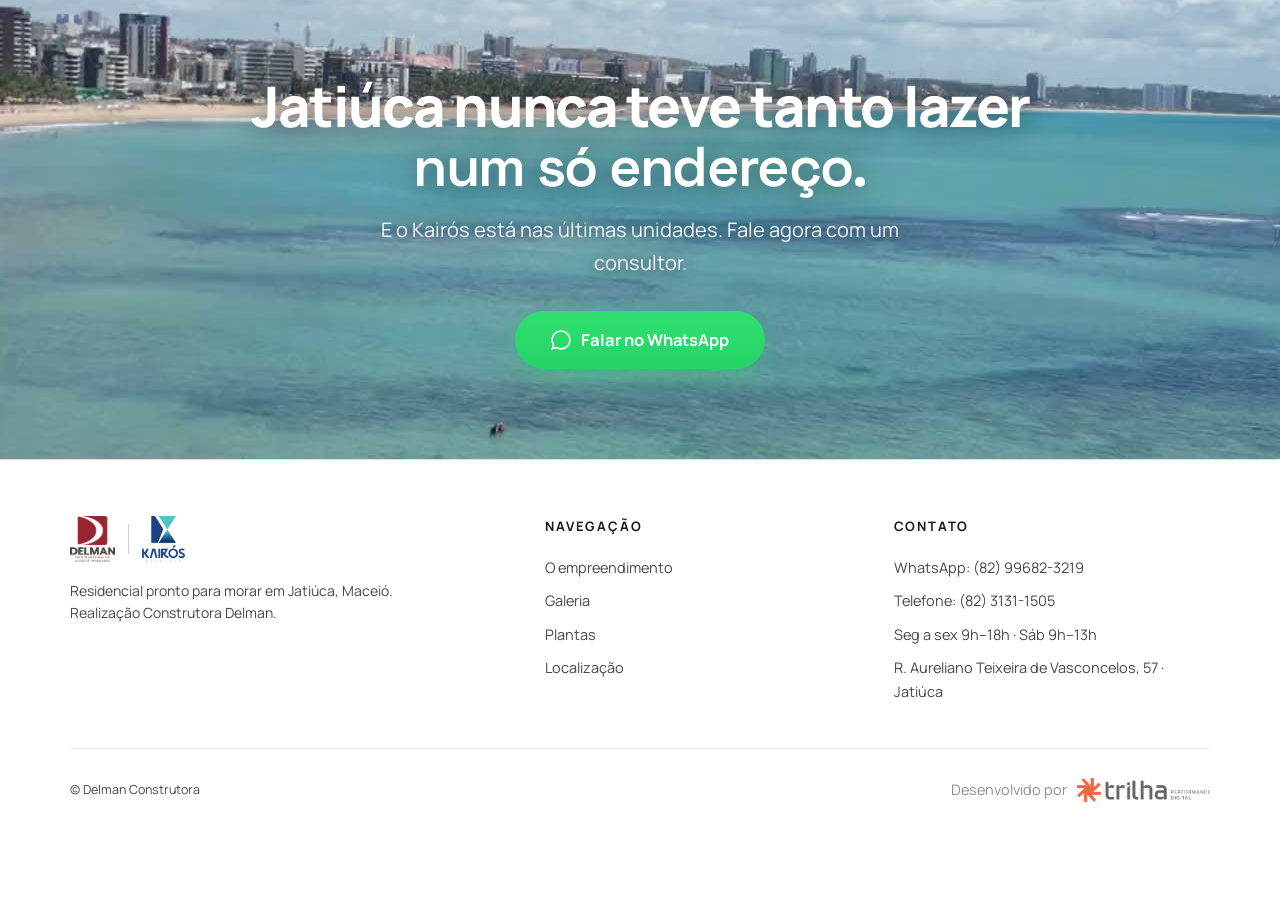
==== commit 0f41c920: "Destaque 'Lazer de resort': troca foto da piscina pela do ofurô (spa) Co-Authored-By: Claude Opus 4." ====
--- a/index.html
+++ b/index.html
@@ -525,7 +525,7 @@
 
     <!-- DIFERENCIAIS EM FOTOS (estilo IZAR) -->
     <div class="feat-grid stagger">
-      <a class="feat" href="#galeria" style="background-image:url('imagens/piscina.jpg')">
+      <a class="feat" href="#galeria" style="background-image:url('imagens/lazer-spa.jpg')">
         <span class="feat-body"><span class="feat-ttl">Lazer de resort</span><span class="feat-txt">Piscina, academia e mais de 30 espaços de convivência.</span></span>
         <span class="feat-arrow">↗</span>
       </a>
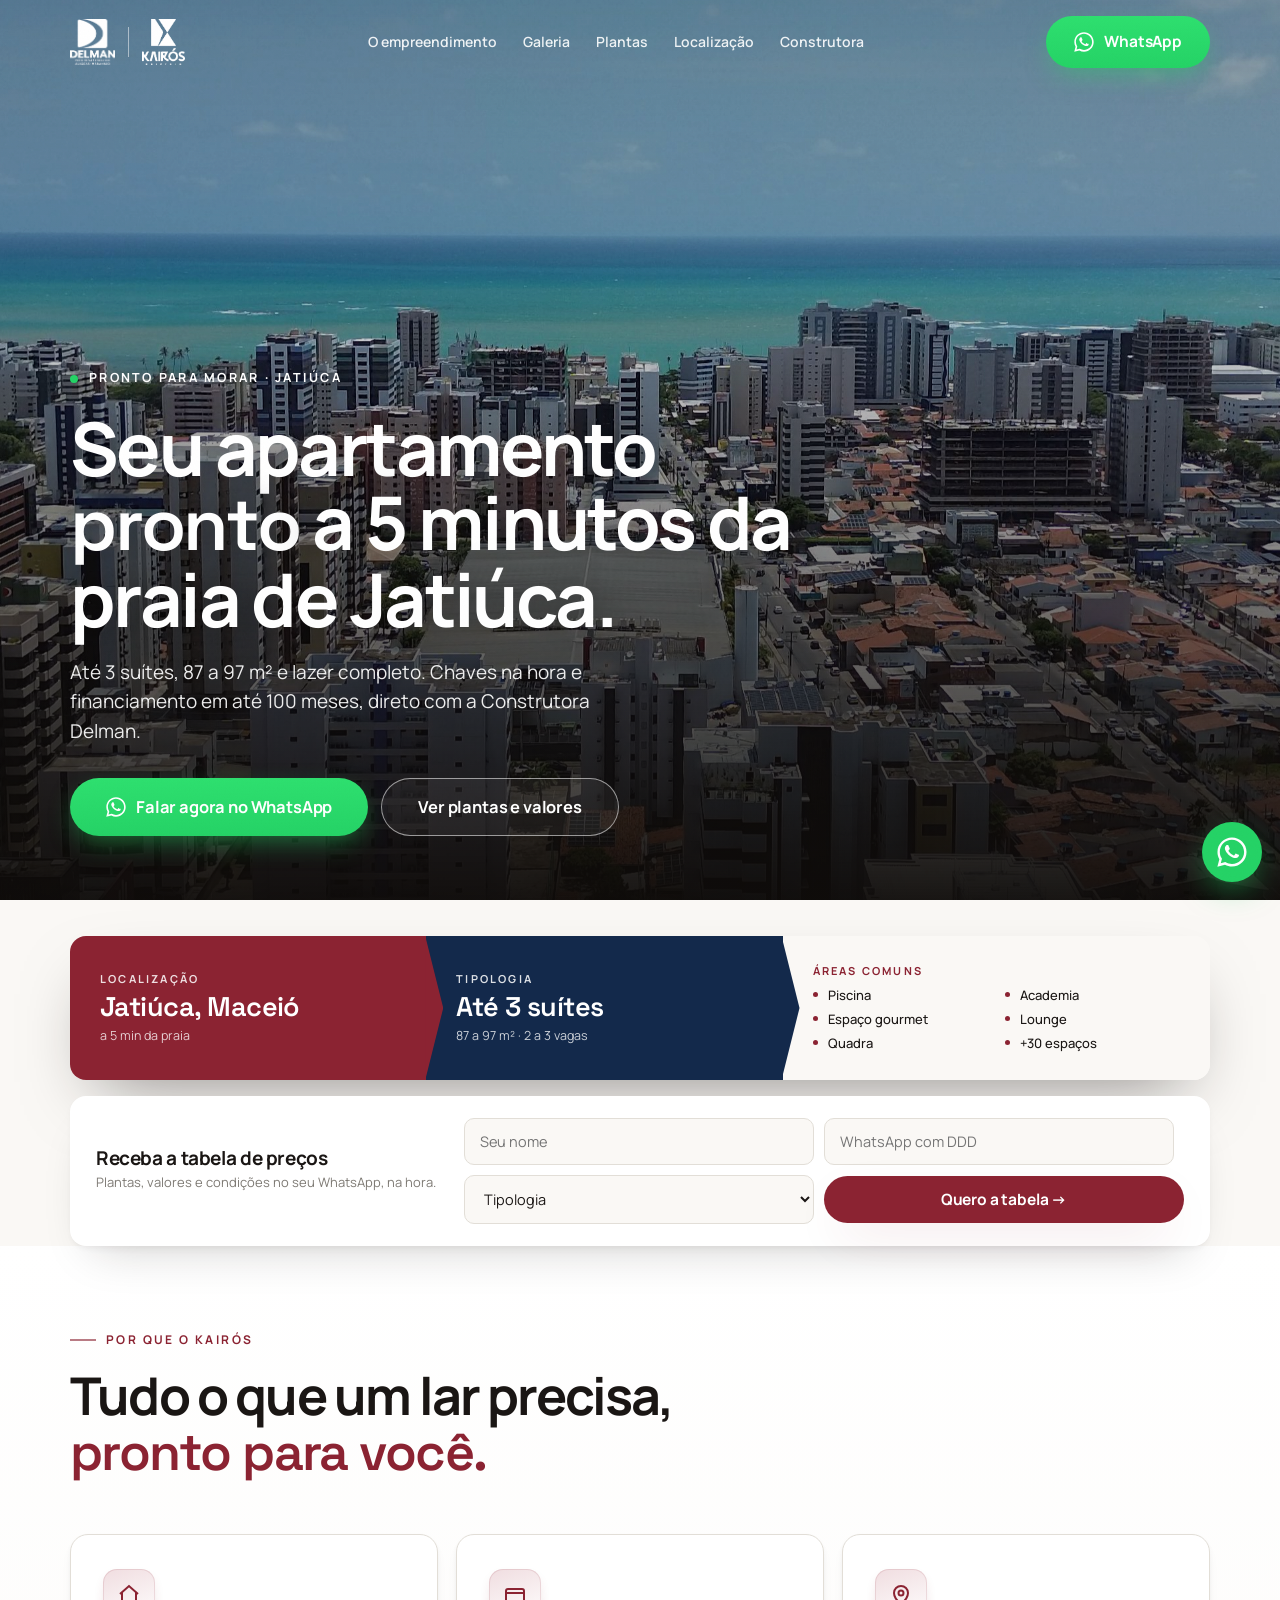
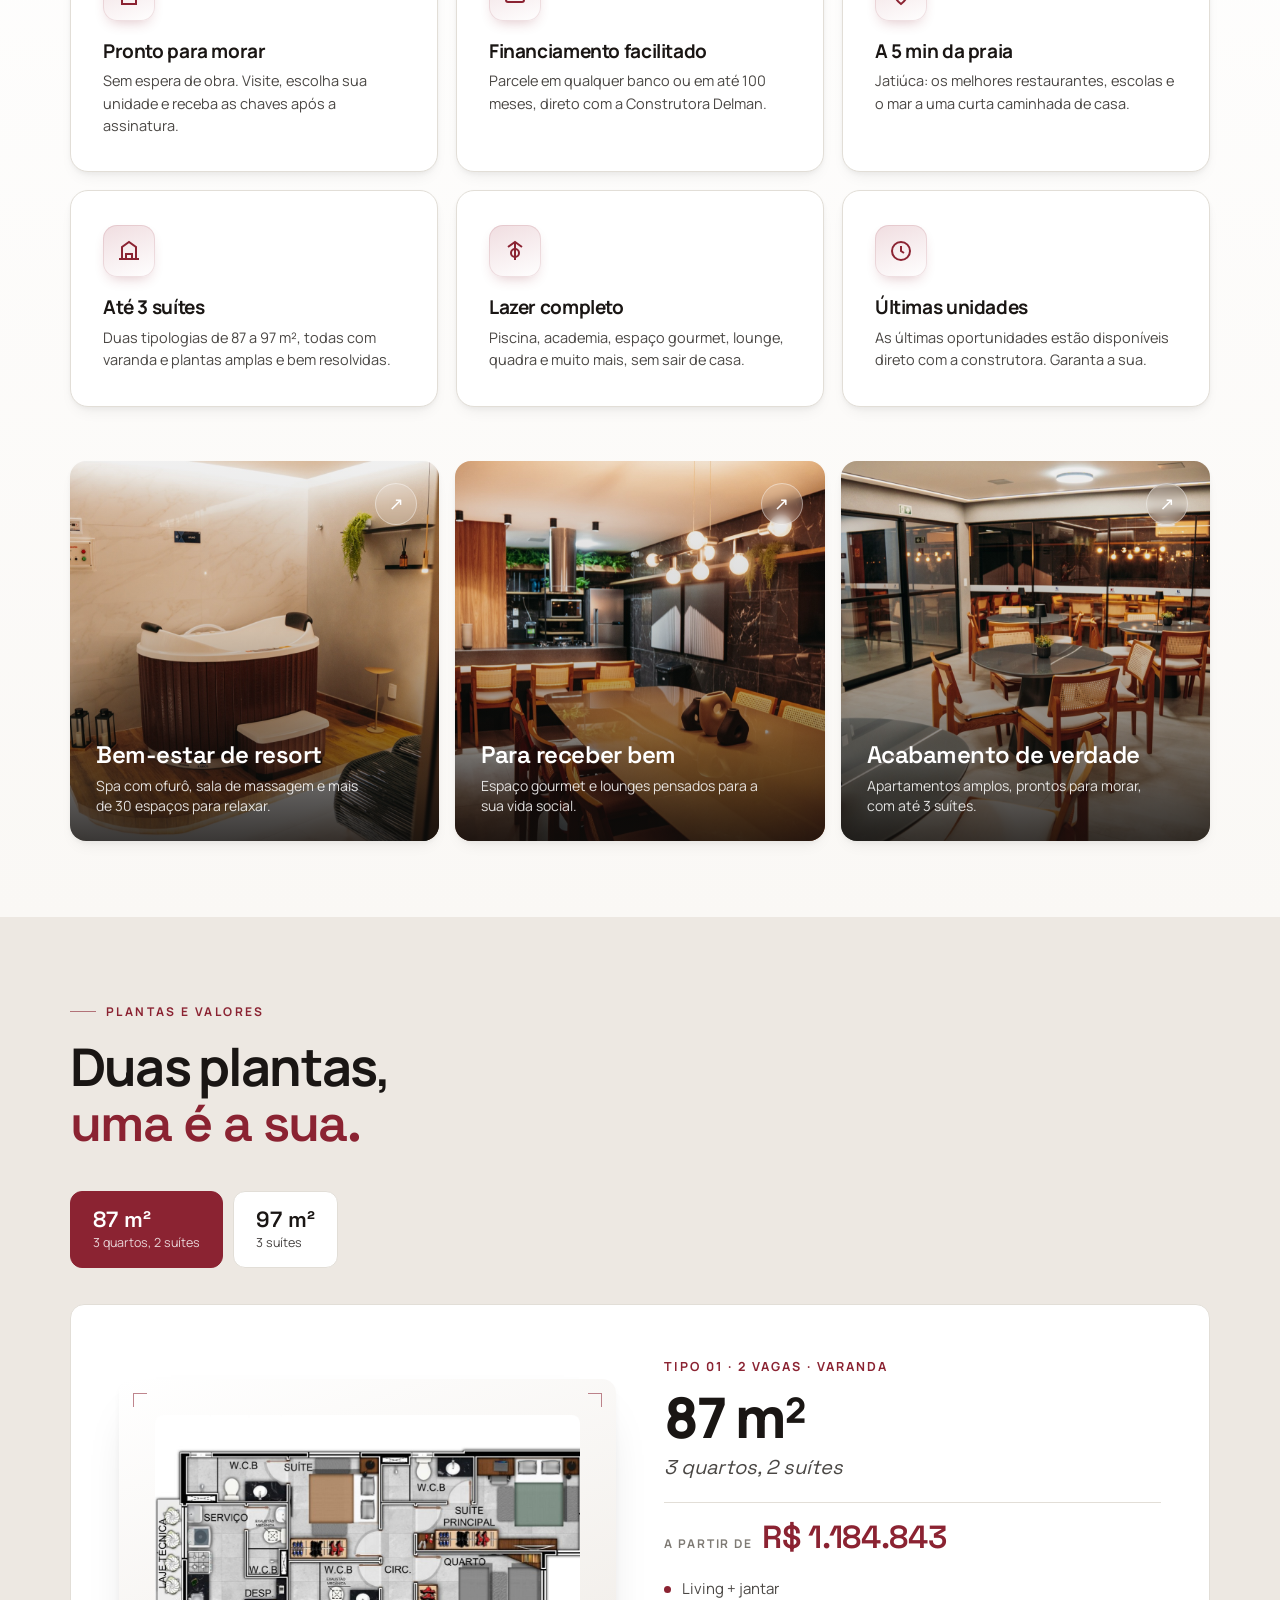
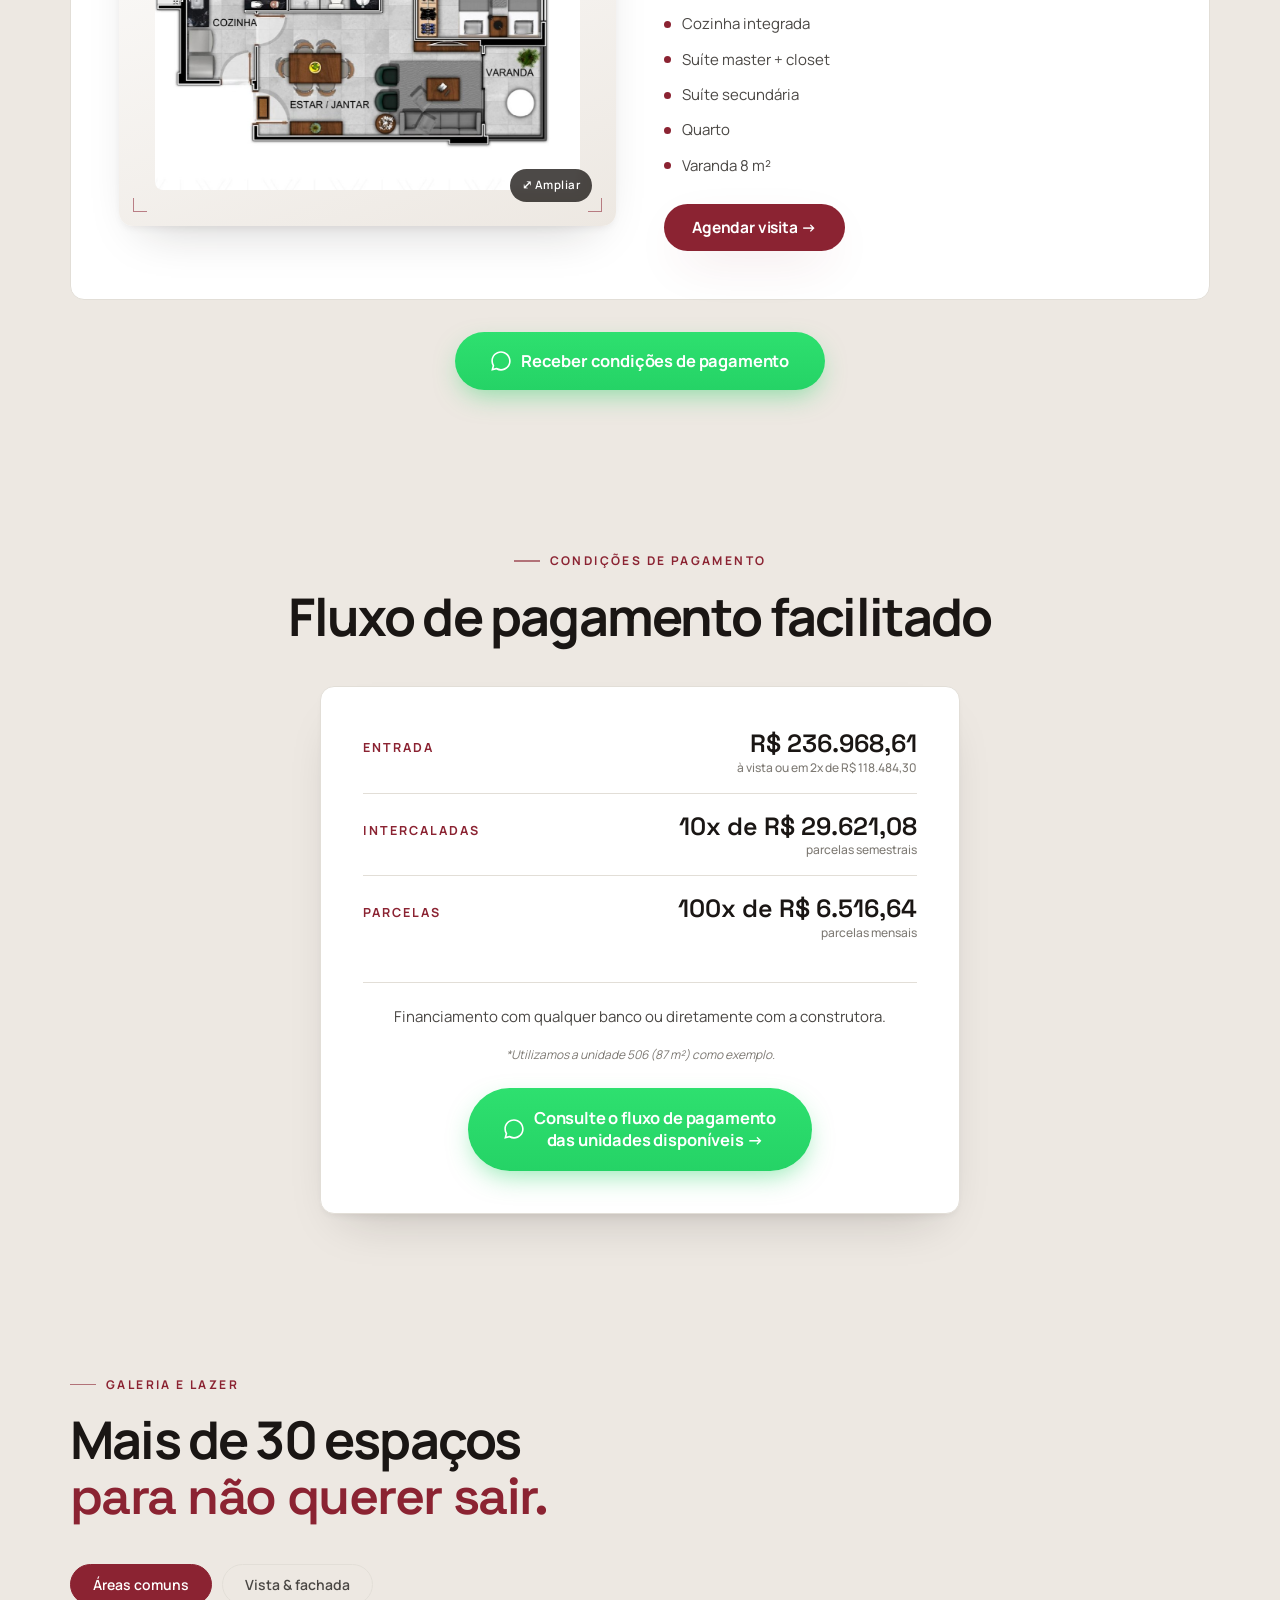
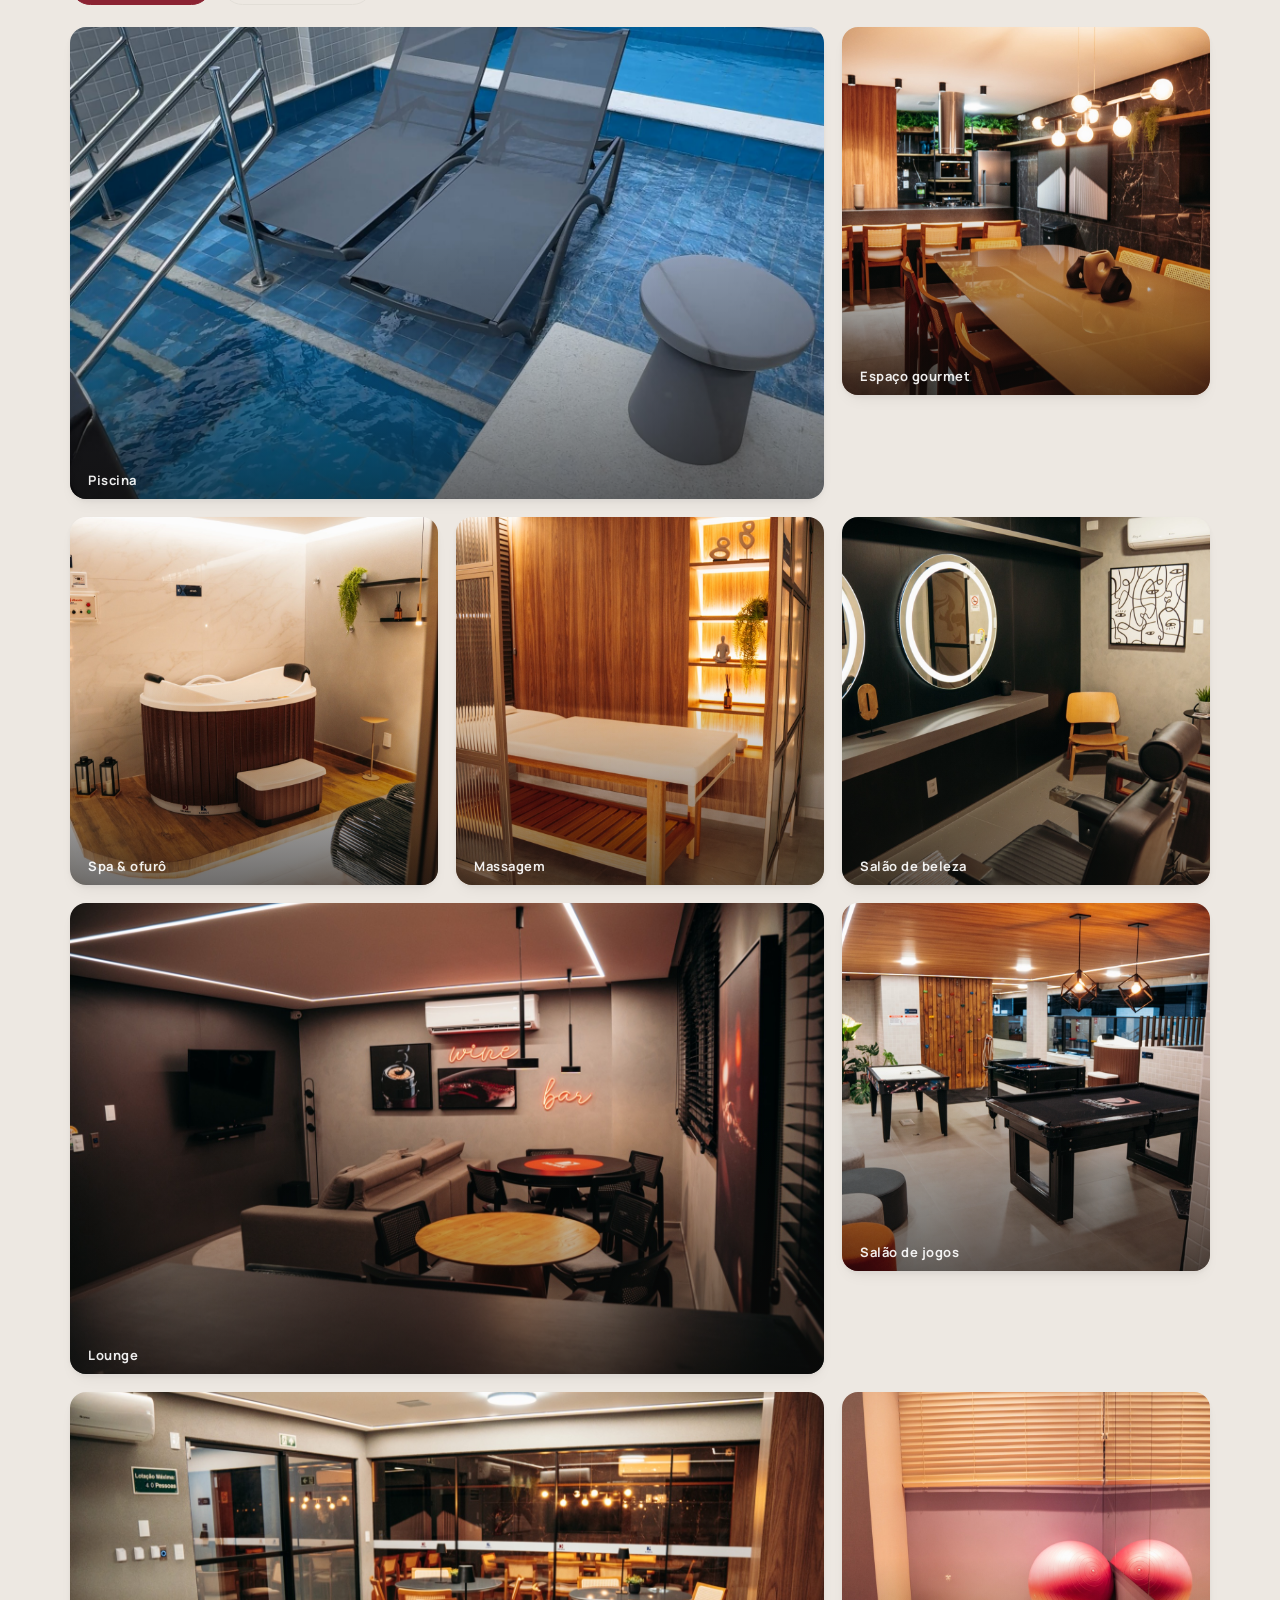
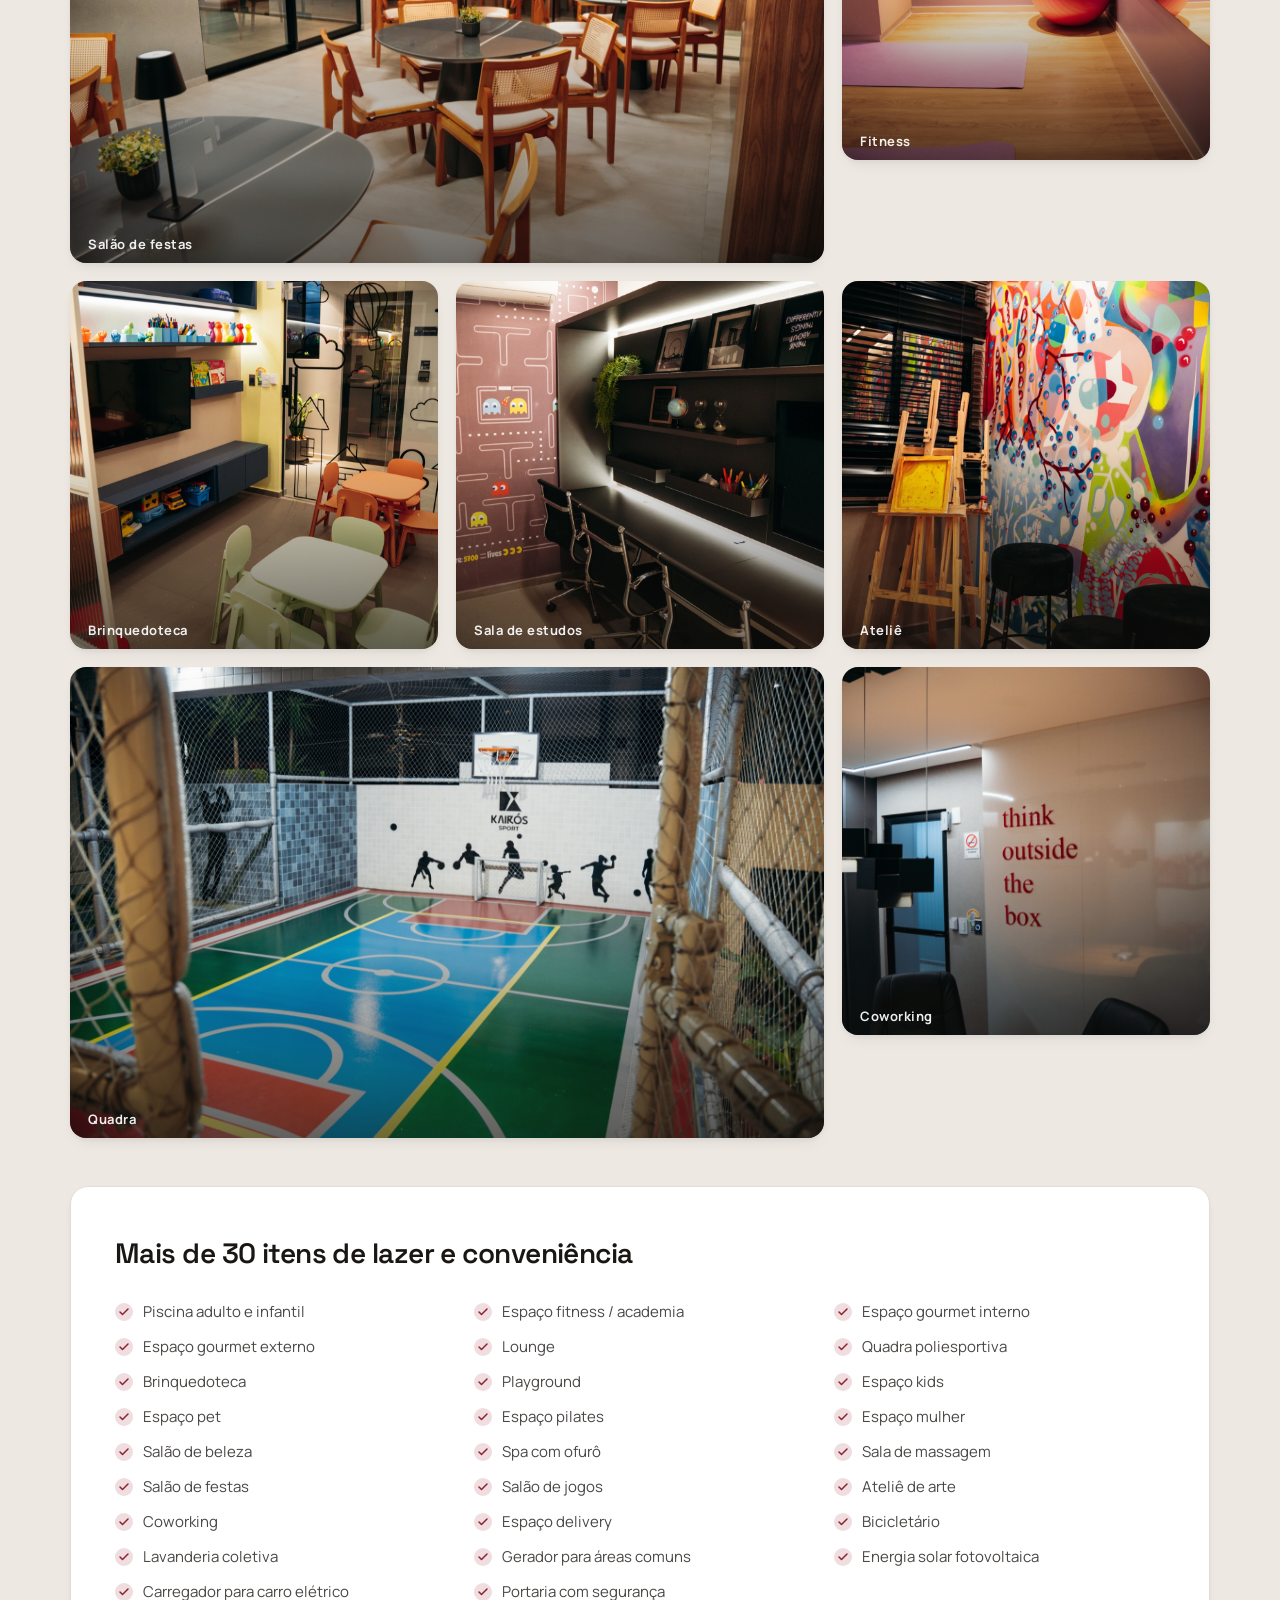
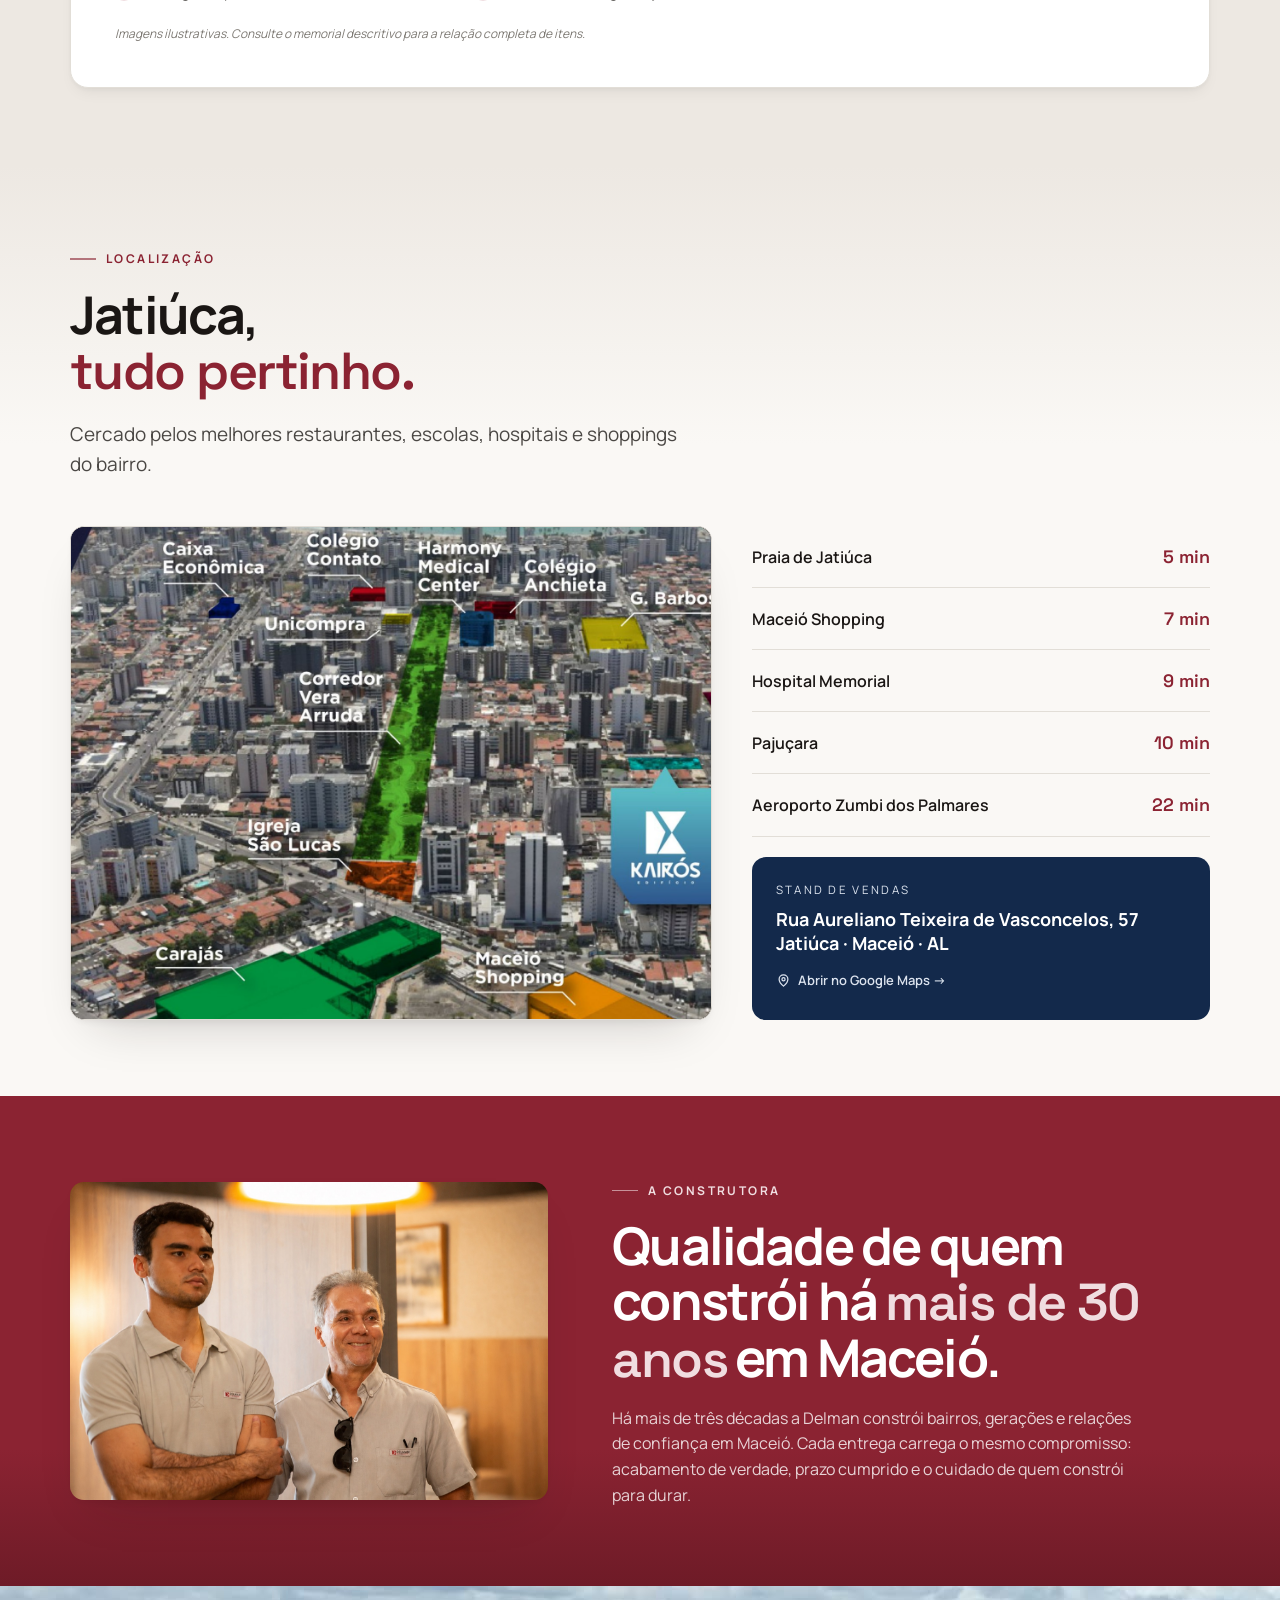
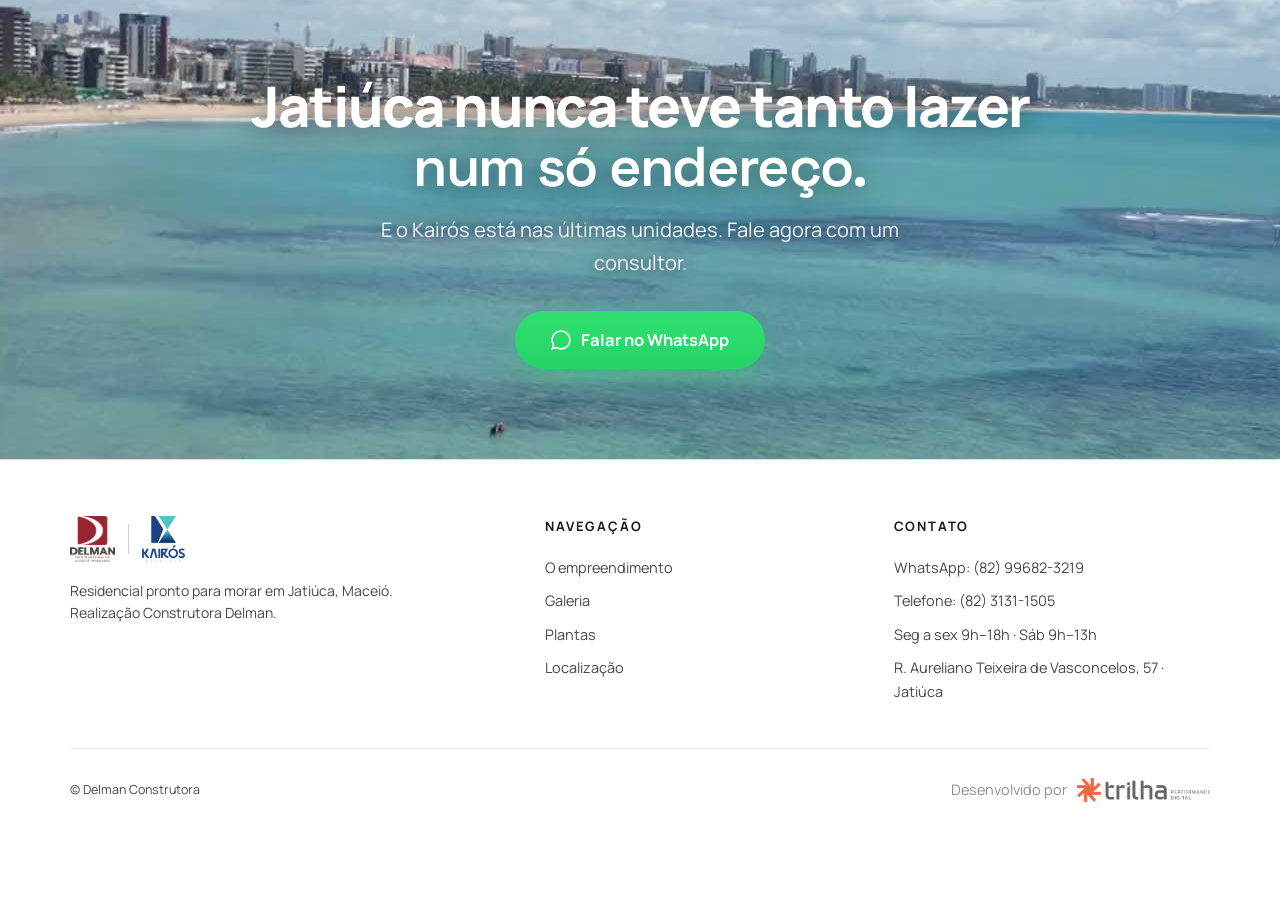
==== commit b888cd38: "Destaque 'Bem-estar de resort': texto alinhado ao spa/ofurô Co-Authored-By: Claude Opus 4.8 <noreply" ====
--- a/index.html
+++ b/index.html
@@ -526,7 +526,7 @@
     <!-- DIFERENCIAIS EM FOTOS (estilo IZAR) -->
     <div class="feat-grid stagger">
       <a class="feat" href="#galeria" style="background-image:url('imagens/lazer-spa.jpg')">
-        <span class="feat-body"><span class="feat-ttl">Lazer de resort</span><span class="feat-txt">Piscina, academia e mais de 30 espaços de convivência.</span></span>
+        <span class="feat-body"><span class="feat-ttl">Bem-estar de resort</span><span class="feat-txt">Spa com ofurô, sala de massagem e mais de 30 espaços para relaxar.</span></span>
         <span class="feat-arrow">↗</span>
       </a>
       <a class="feat" href="#galeria" style="background-image:url('imagens/lazer-gourmet.jpg')">
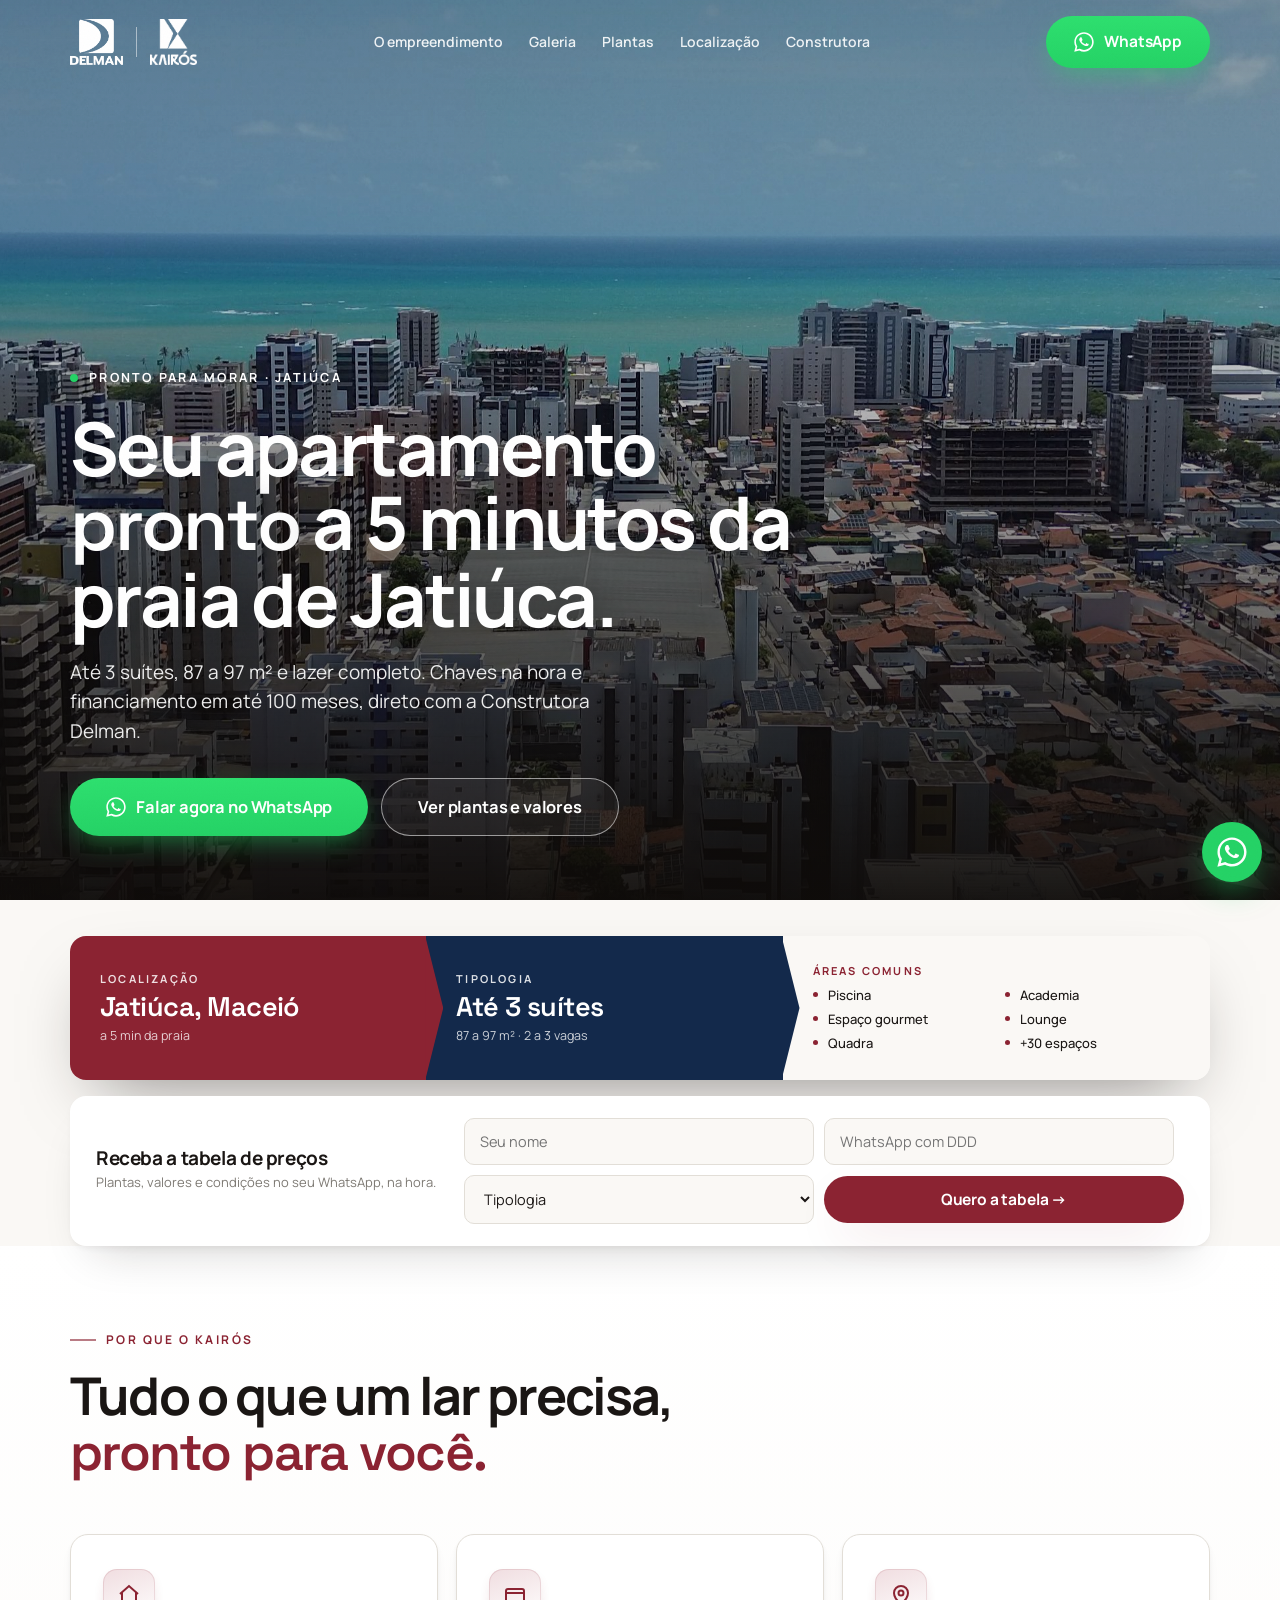
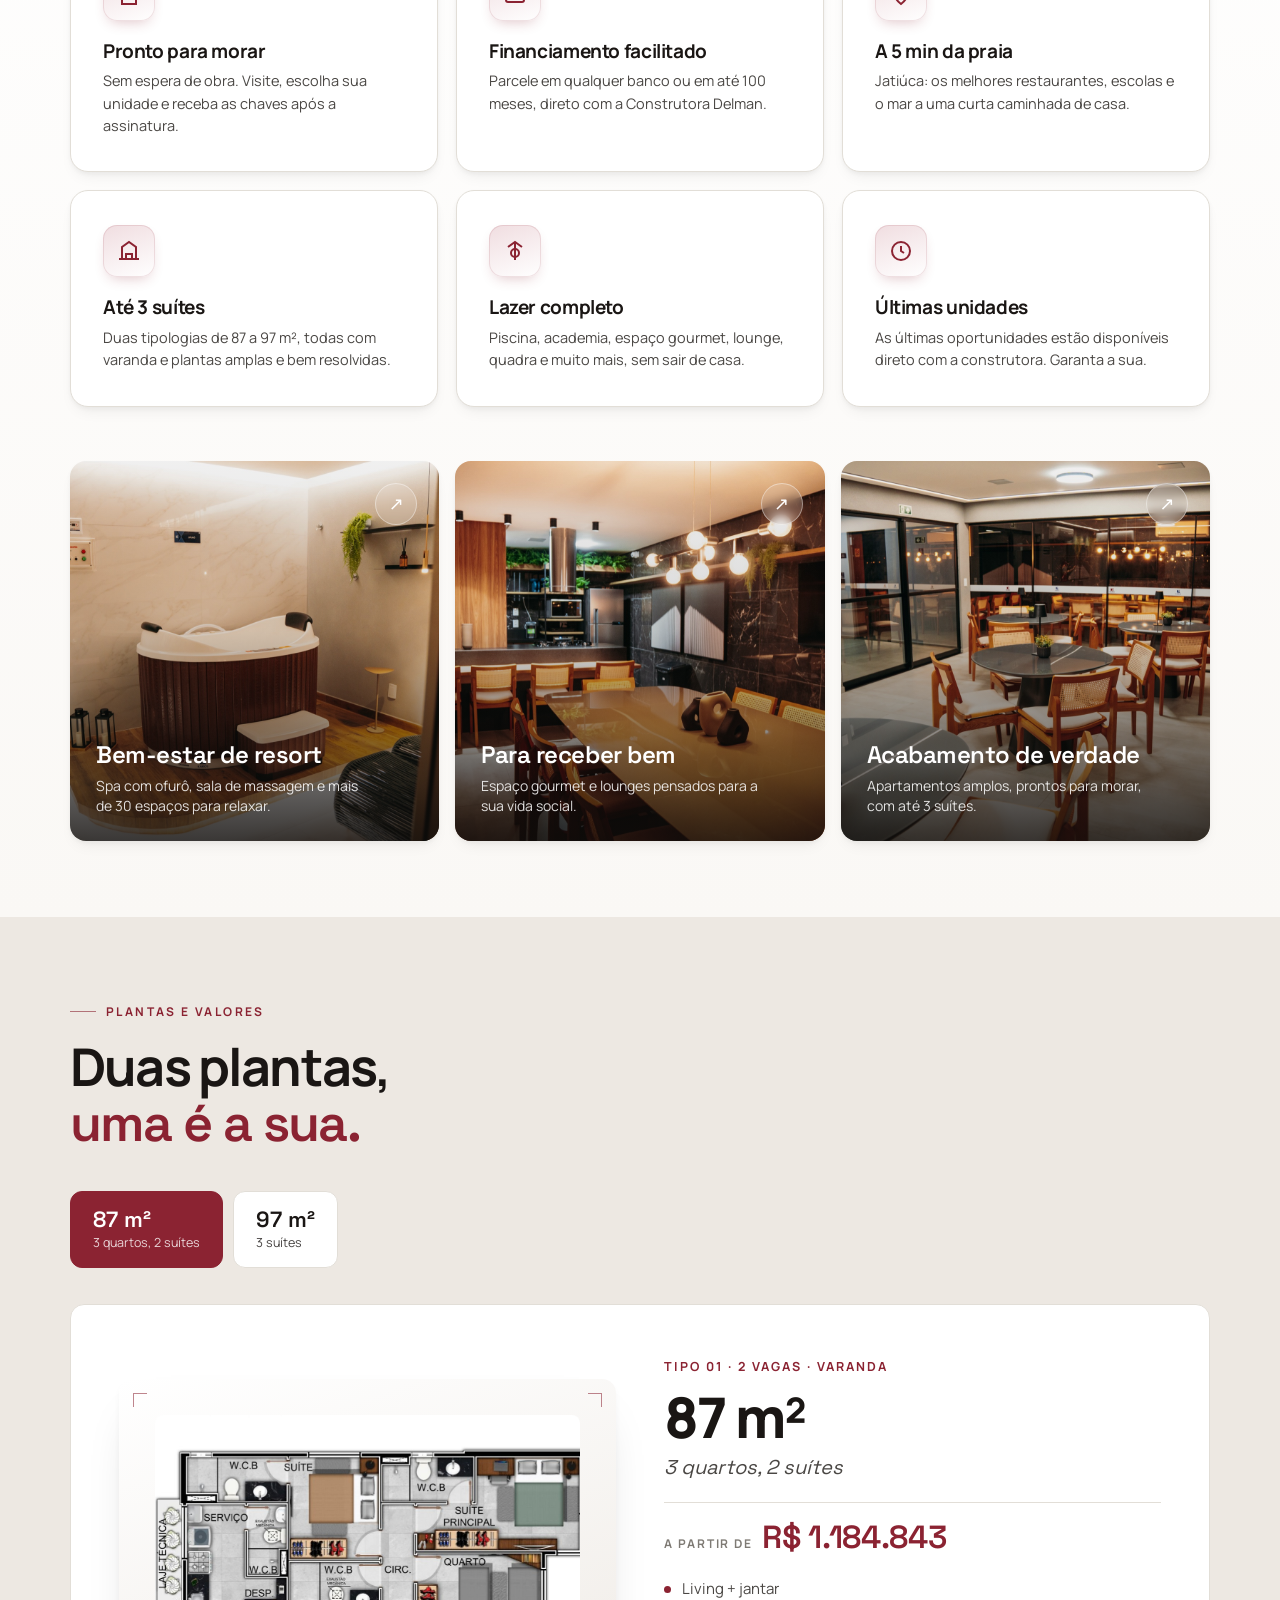
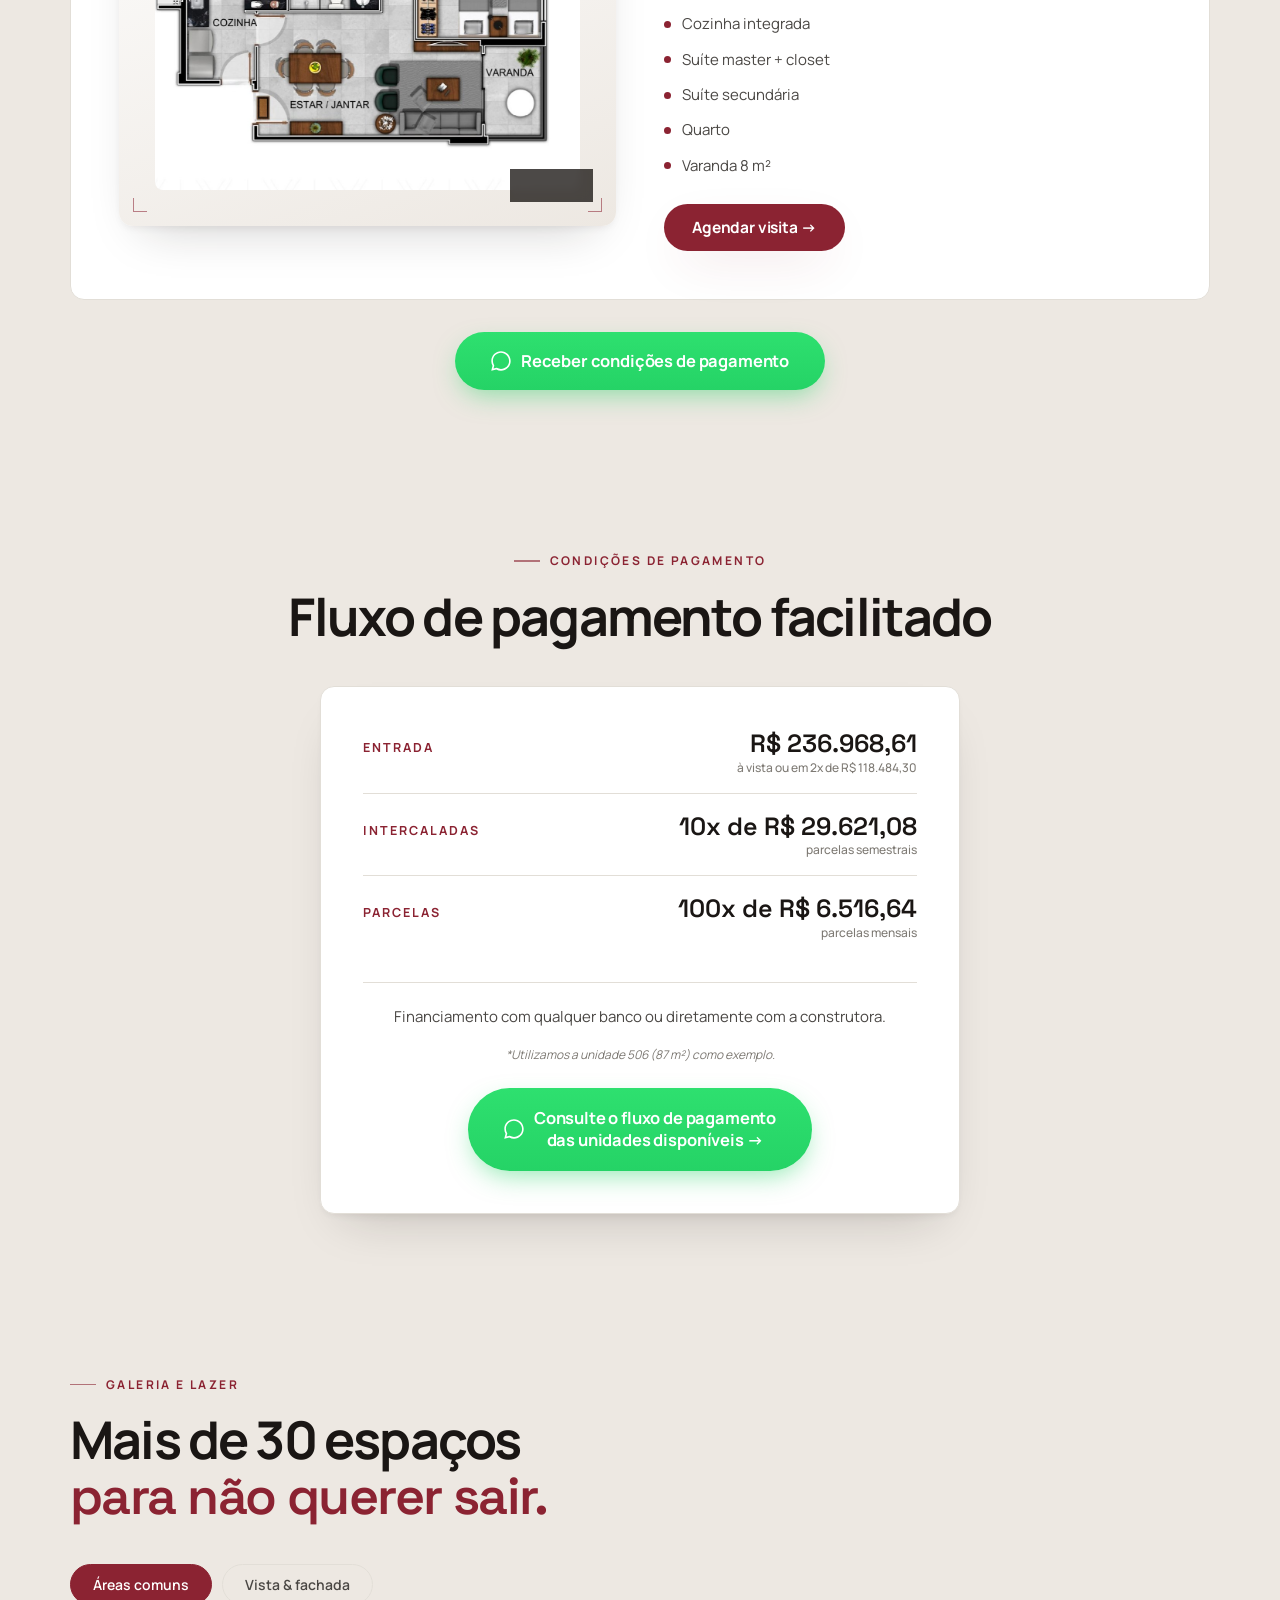
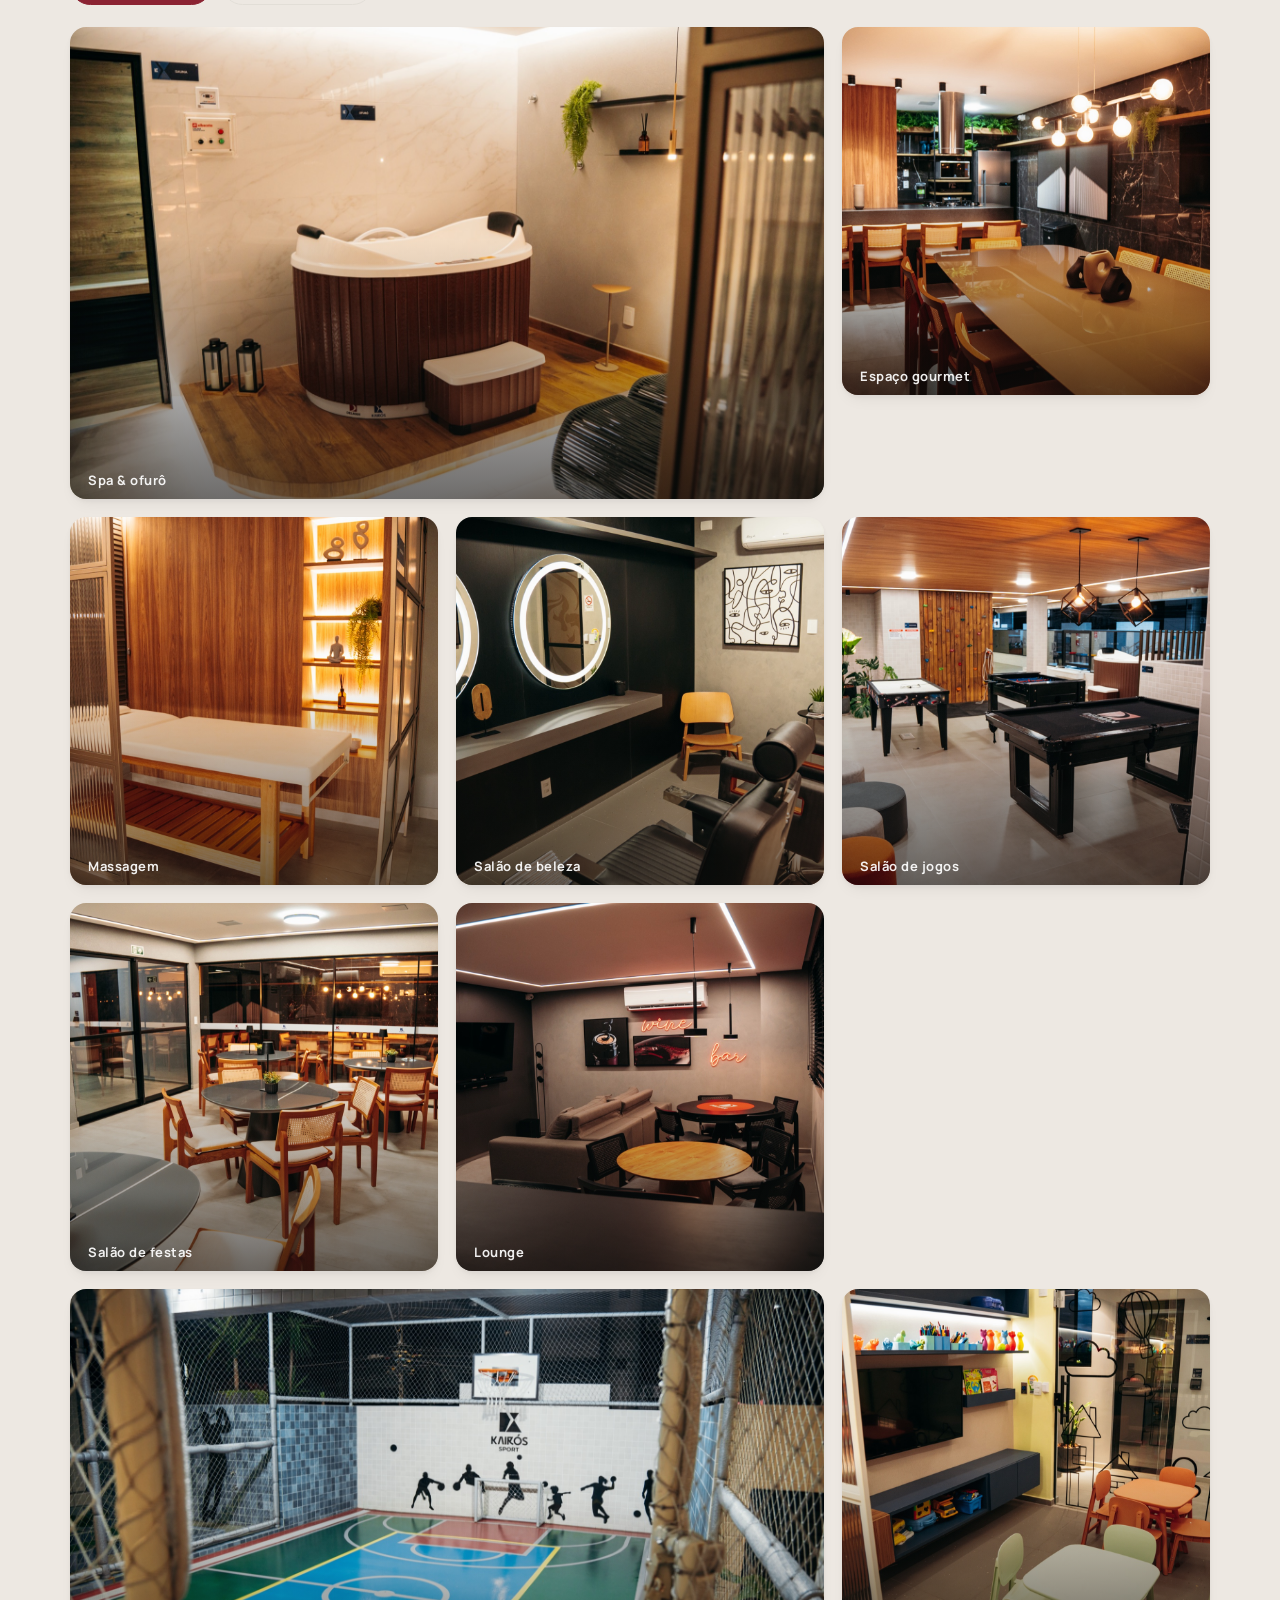
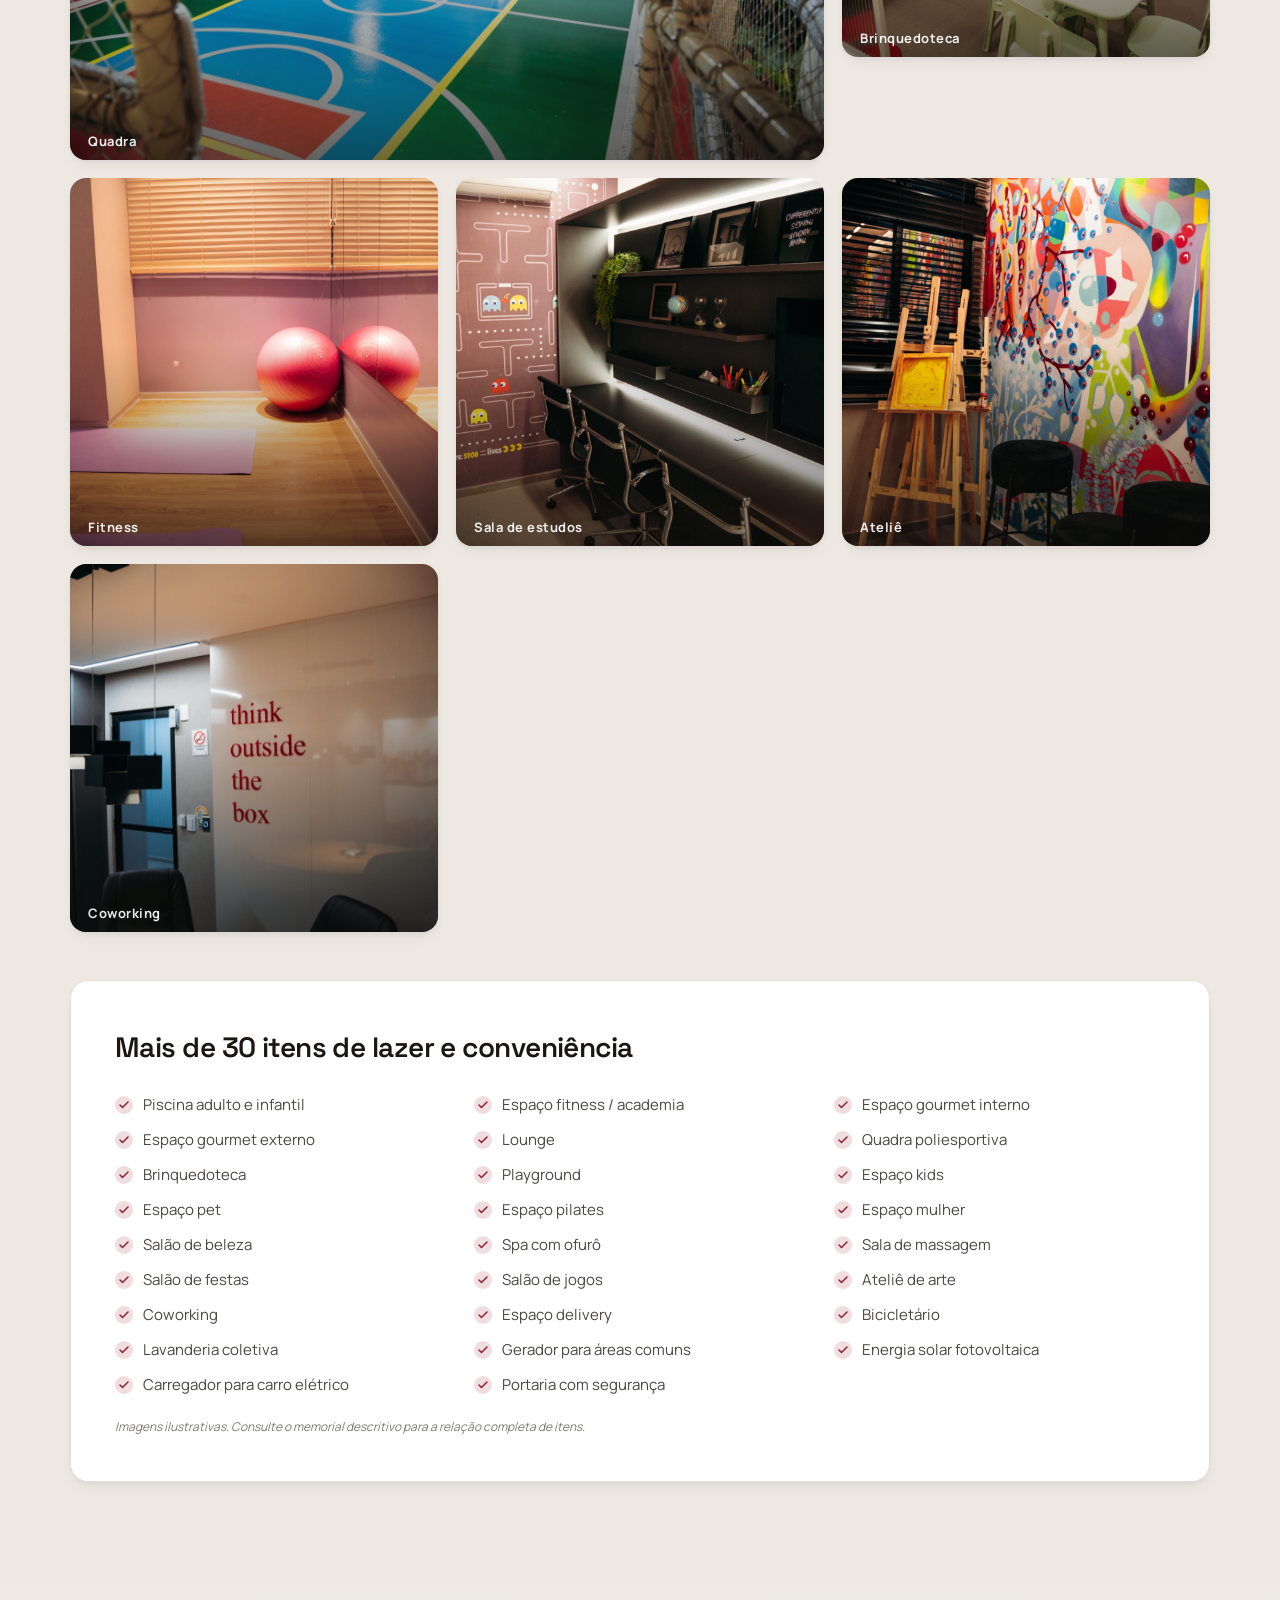
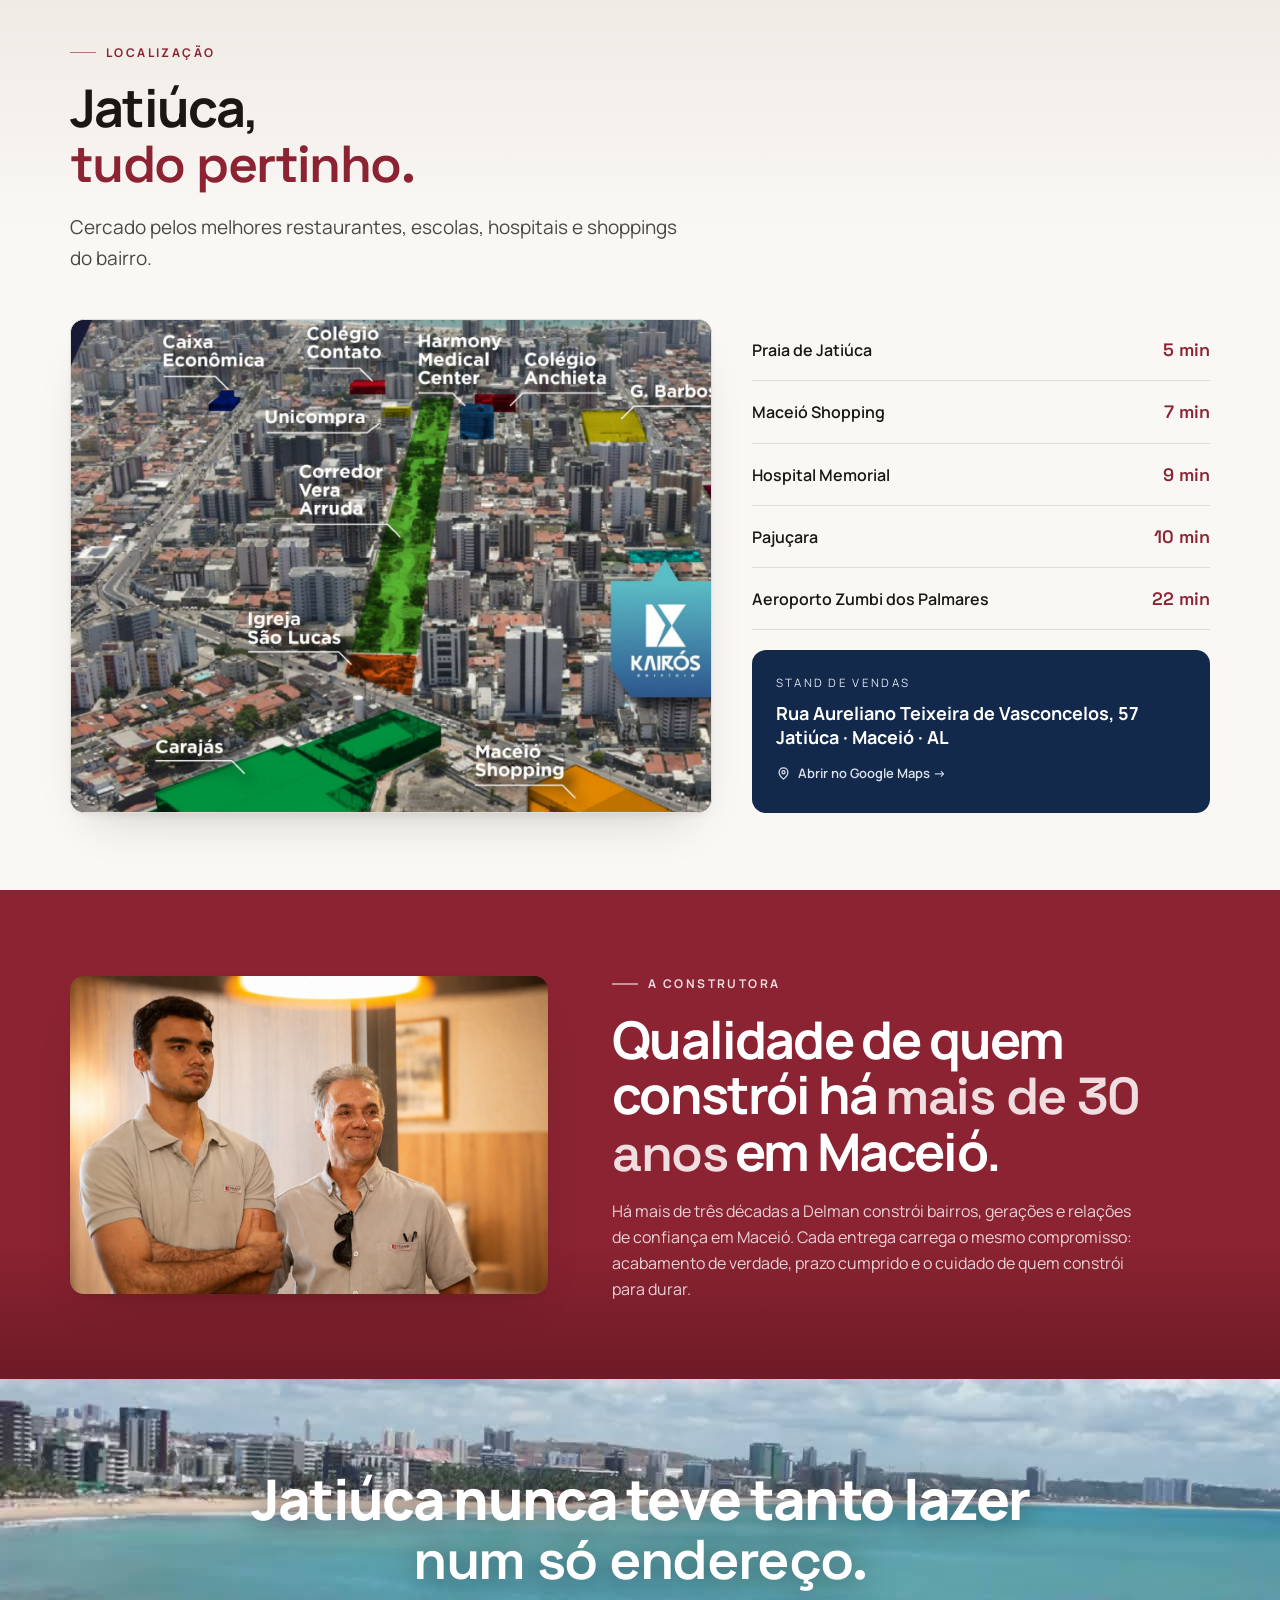
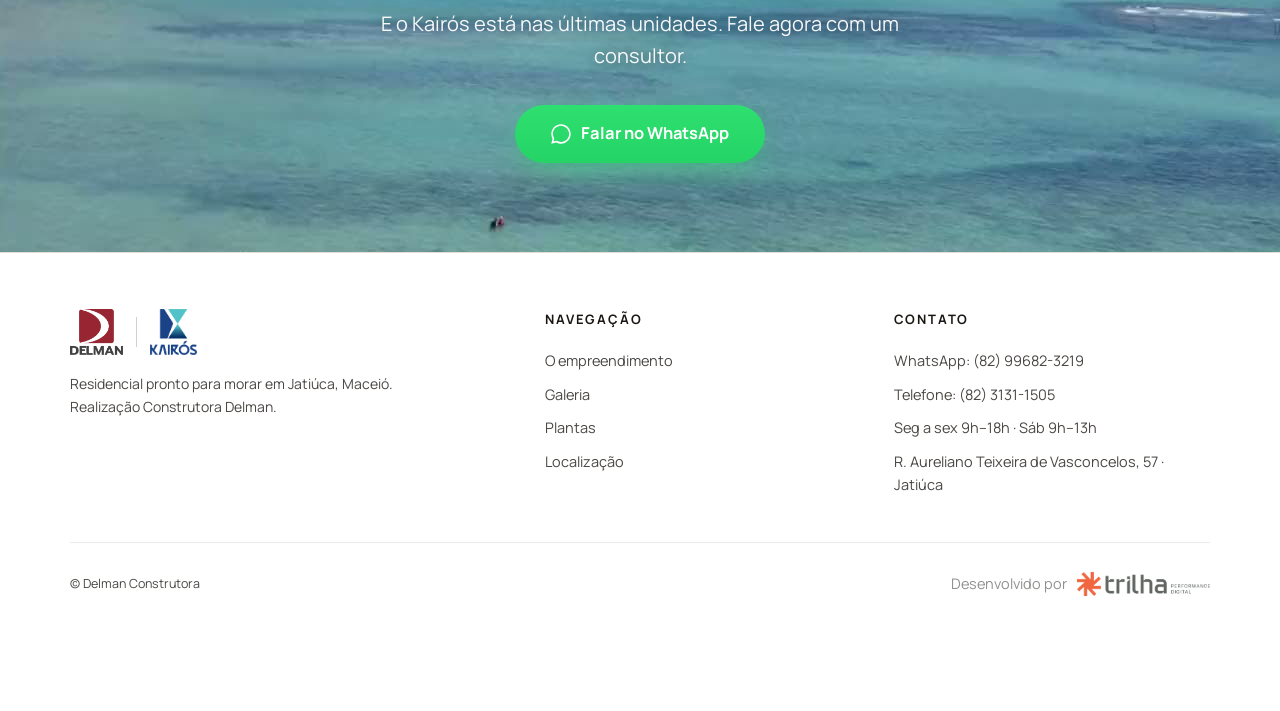
==== commit 65c0af1e: "Galeria: ofurô no destaque (no lugar da piscina) e grid rebalanceado p/ 13 espaços A foto da piscina" ====
--- a/index.html
+++ b/index.html
@@ -596,19 +596,18 @@
       <button class="gtab" data-cat="vista">Vista &amp; fachada</button>
     </div>
     <div class="gallery stagger" id="gallery">
-      <button class="gitem g-wide" data-cat="lazer" data-lb="imagens/piscina.jpg" data-cap="Piscina"><img src="imagens/piscina.jpg" loading="lazy" alt="Piscina"><span class="plus">+</span><span class="cap">Piscina</span></button>
+      <button class="gitem g-wide" data-cat="lazer" data-lb="imagens/lazer-spa.jpg" data-cap="Spa com ofurô"><img src="imagens/lazer-spa.jpg" loading="lazy" alt="Spa com ofurô"><span class="plus">+</span><span class="cap">Spa &amp; ofurô</span></button>
       <button class="gitem g-sq" data-cat="lazer" data-lb="imagens/lazer-gourmet.jpg" data-cap="Espaço gourmet"><img src="imagens/lazer-gourmet.jpg" loading="lazy" alt="Espaço gourmet"><span class="plus">+</span><span class="cap">Espaço gourmet</span></button>
-      <button class="gitem g-sq" data-cat="lazer" data-lb="imagens/lazer-spa.jpg" data-cap="Spa com ofurô"><img src="imagens/lazer-spa.jpg" loading="lazy" alt="Spa com ofurô"><span class="plus">+</span><span class="cap">Spa &amp; ofurô</span></button>
       <button class="gitem g-sq" data-cat="lazer" data-lb="imagens/lazer-massagem.jpg" data-cap="Sala de massagem"><img src="imagens/lazer-massagem.jpg" loading="lazy" alt="Sala de massagem"><span class="plus">+</span><span class="cap">Massagem</span></button>
       <button class="gitem g-sq" data-cat="lazer" data-lb="imagens/lazer-beleza.jpg" data-cap="Salão de beleza"><img src="imagens/lazer-beleza.jpg" loading="lazy" alt="Salão de beleza"><span class="plus">+</span><span class="cap">Salão de beleza</span></button>
-      <button class="gitem g-wide" data-cat="lazer" data-lb="imagens/lazer-lounge.jpg" data-cap="Lounge &amp; wine bar"><img src="imagens/lazer-lounge.jpg" loading="lazy" alt="Lounge e wine bar"><span class="plus">+</span><span class="cap">Lounge</span></button>
       <button class="gitem g-sq" data-cat="lazer" data-lb="imagens/lazer-jogos.jpg" data-cap="Salão de jogos"><img src="imagens/lazer-jogos.jpg" loading="lazy" alt="Salão de jogos"><span class="plus">+</span><span class="cap">Salão de jogos</span></button>
-      <button class="gitem g-wide" data-cat="lazer" data-lb="imagens/lazer-festas.jpg" data-cap="Salão de festas"><img src="imagens/lazer-festas.jpg" loading="lazy" alt="Salão de festas"><span class="plus">+</span><span class="cap">Salão de festas</span></button>
+      <button class="gitem g-sq" data-cat="lazer" data-lb="imagens/lazer-festas.jpg" data-cap="Salão de festas"><img src="imagens/lazer-festas.jpg" loading="lazy" alt="Salão de festas"><span class="plus">+</span><span class="cap">Salão de festas</span></button>
+      <button class="gitem g-sq" data-cat="lazer" data-lb="imagens/lazer-lounge.jpg" data-cap="Lounge &amp; wine bar"><img src="imagens/lazer-lounge.jpg" loading="lazy" alt="Lounge e wine bar"><span class="plus">+</span><span class="cap">Lounge</span></button>
+      <button class="gitem g-wide" data-cat="lazer" data-lb="imagens/lazer-quadra.jpg" data-cap="Quadra poliesportiva"><img src="imagens/lazer-quadra.jpg" loading="lazy" alt="Quadra poliesportiva"><span class="plus">+</span><span class="cap">Quadra</span></button>
+      <button class="gitem g-sq" data-cat="lazer" data-lb="imagens/lazer-kids.jpg" data-cap="Brinquedoteca"><img src="imagens/lazer-kids.jpg" loading="lazy" alt="Brinquedoteca"><span class="plus">+</span><span class="cap">Brinquedoteca</span></button>
       <button class="gitem g-sq" data-cat="lazer" data-lb="imagens/lazer-fitness.jpg" data-cap="Espaço fitness"><img src="imagens/lazer-fitness.jpg" loading="lazy" alt="Espaço fitness"><span class="plus">+</span><span class="cap">Fitness</span></button>
-      <button class="gitem g-sq" data-cat="lazer" data-lb="imagens/lazer-kids.jpg" data-cap="Brinquedoteca"><img src="imagens/lazer-kids.jpg" loading="lazy" alt="Brinquedoteca"><span class="plus">+</span><span class="cap">Brinquedoteca</span></button>
       <button class="gitem g-sq" data-cat="lazer" data-lb="imagens/lazer-estudos.jpg" data-cap="Sala de estudos"><img src="imagens/lazer-estudos.jpg" loading="lazy" alt="Sala de estudos"><span class="plus">+</span><span class="cap">Sala de estudos</span></button>
       <button class="gitem g-sq" data-cat="lazer" data-lb="imagens/lazer-atelie.jpg" data-cap="Ateliê de arte"><img src="imagens/lazer-atelie.jpg" loading="lazy" alt="Ateliê de arte"><span class="plus">+</span><span class="cap">Ateliê</span></button>
-      <button class="gitem g-wide" data-cat="lazer" data-lb="imagens/lazer-quadra.jpg" data-cap="Quadra poliesportiva"><img src="imagens/lazer-quadra.jpg" loading="lazy" alt="Quadra poliesportiva"><span class="plus">+</span><span class="cap">Quadra</span></button>
       <button class="gitem g-sq" data-cat="lazer" data-lb="imagens/lazer-coworking.jpg" data-cap="Coworking"><img src="imagens/lazer-coworking.jpg" loading="lazy" alt="Coworking"><span class="plus">+</span><span class="cap">Coworking</span></button>
       <button class="gitem g-wide" data-cat="vista" hidden data-lb="imagens/hero-torre.jpg" data-cap="Fachada do Edifício Kairós"><img src="imagens/hero-torre.jpg" loading="lazy" alt="Fachada do Edifício Kairós"><span class="plus">+</span><span class="cap">Fachada</span></button>
       <button class="gitem g-tall" data-cat="vista" hidden data-lb="imagens/hero-mar.jpg" data-cap="Vista do mar de Jatiúca"><img src="imagens/hero-mar.jpg" loading="lazy" alt="Vista do mar de Jatiúca"><span class="plus">+</span><span class="cap">Vista do mar</span></button>
